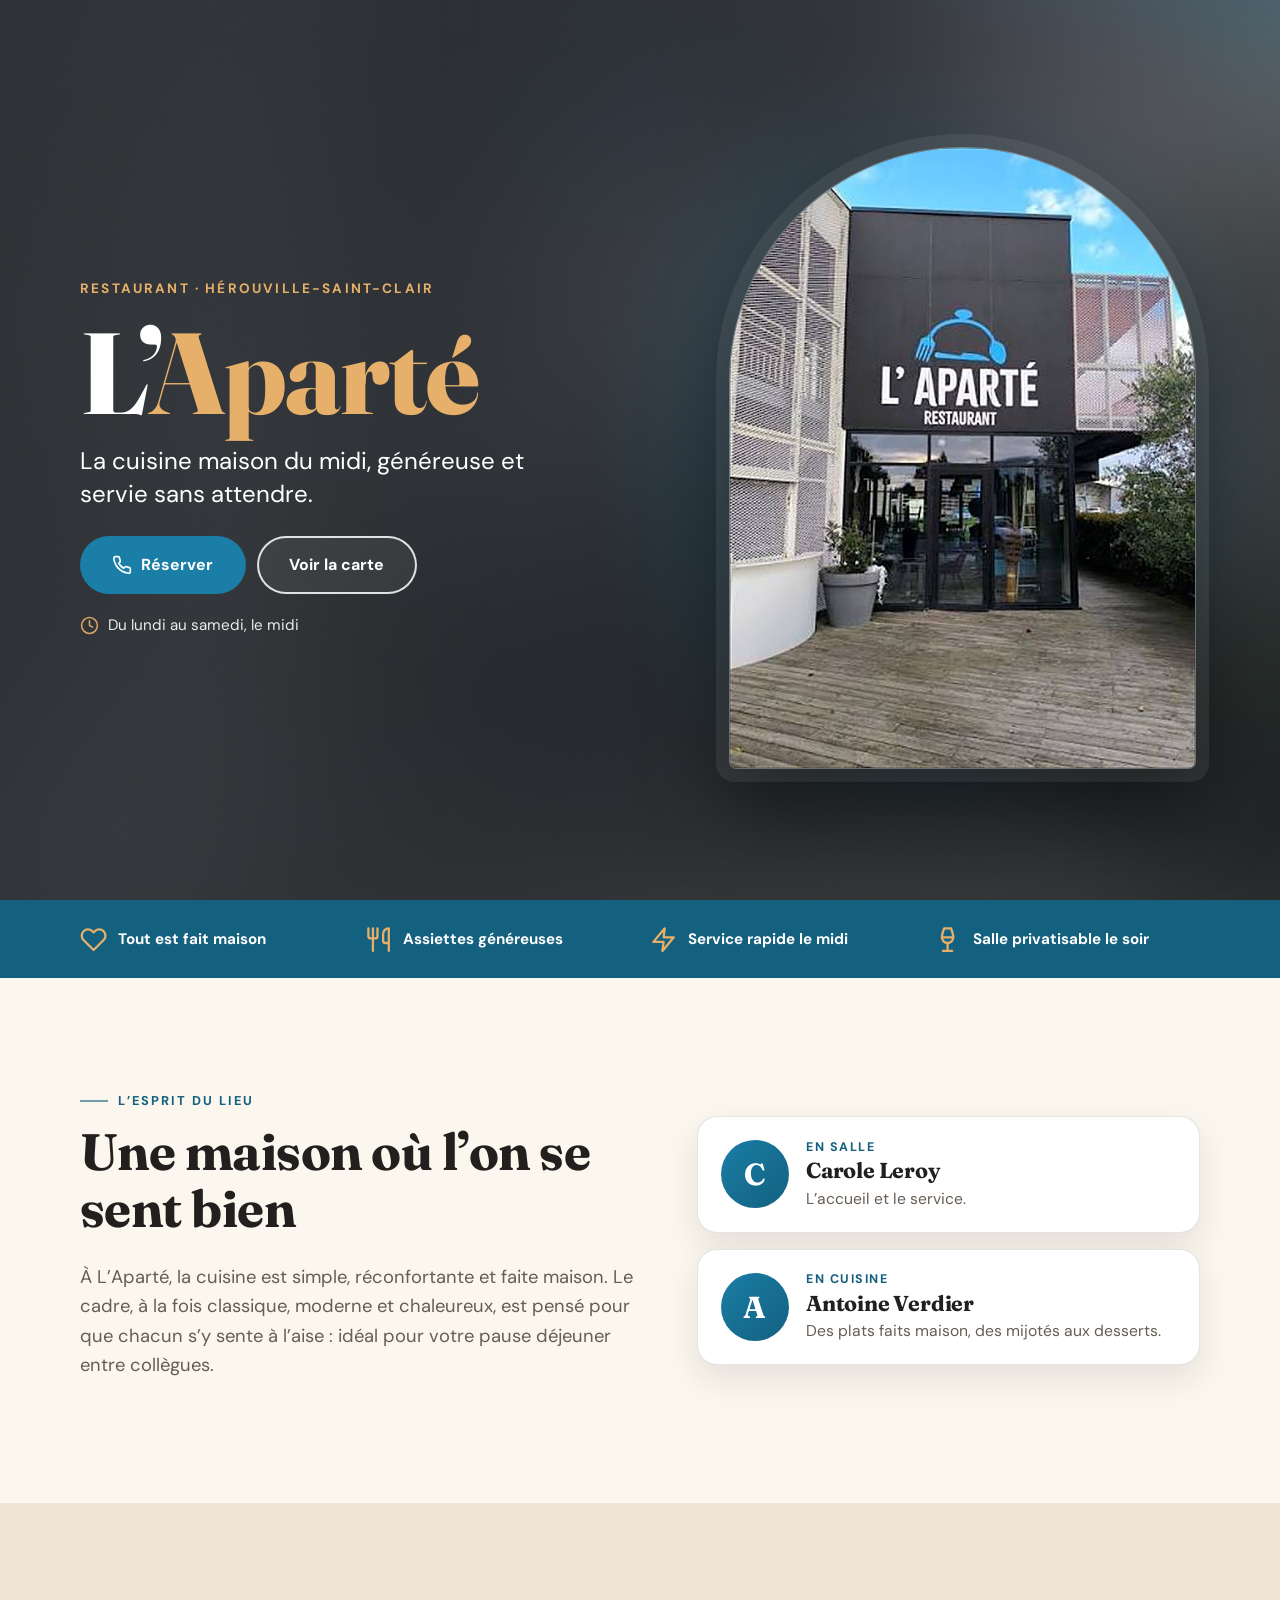
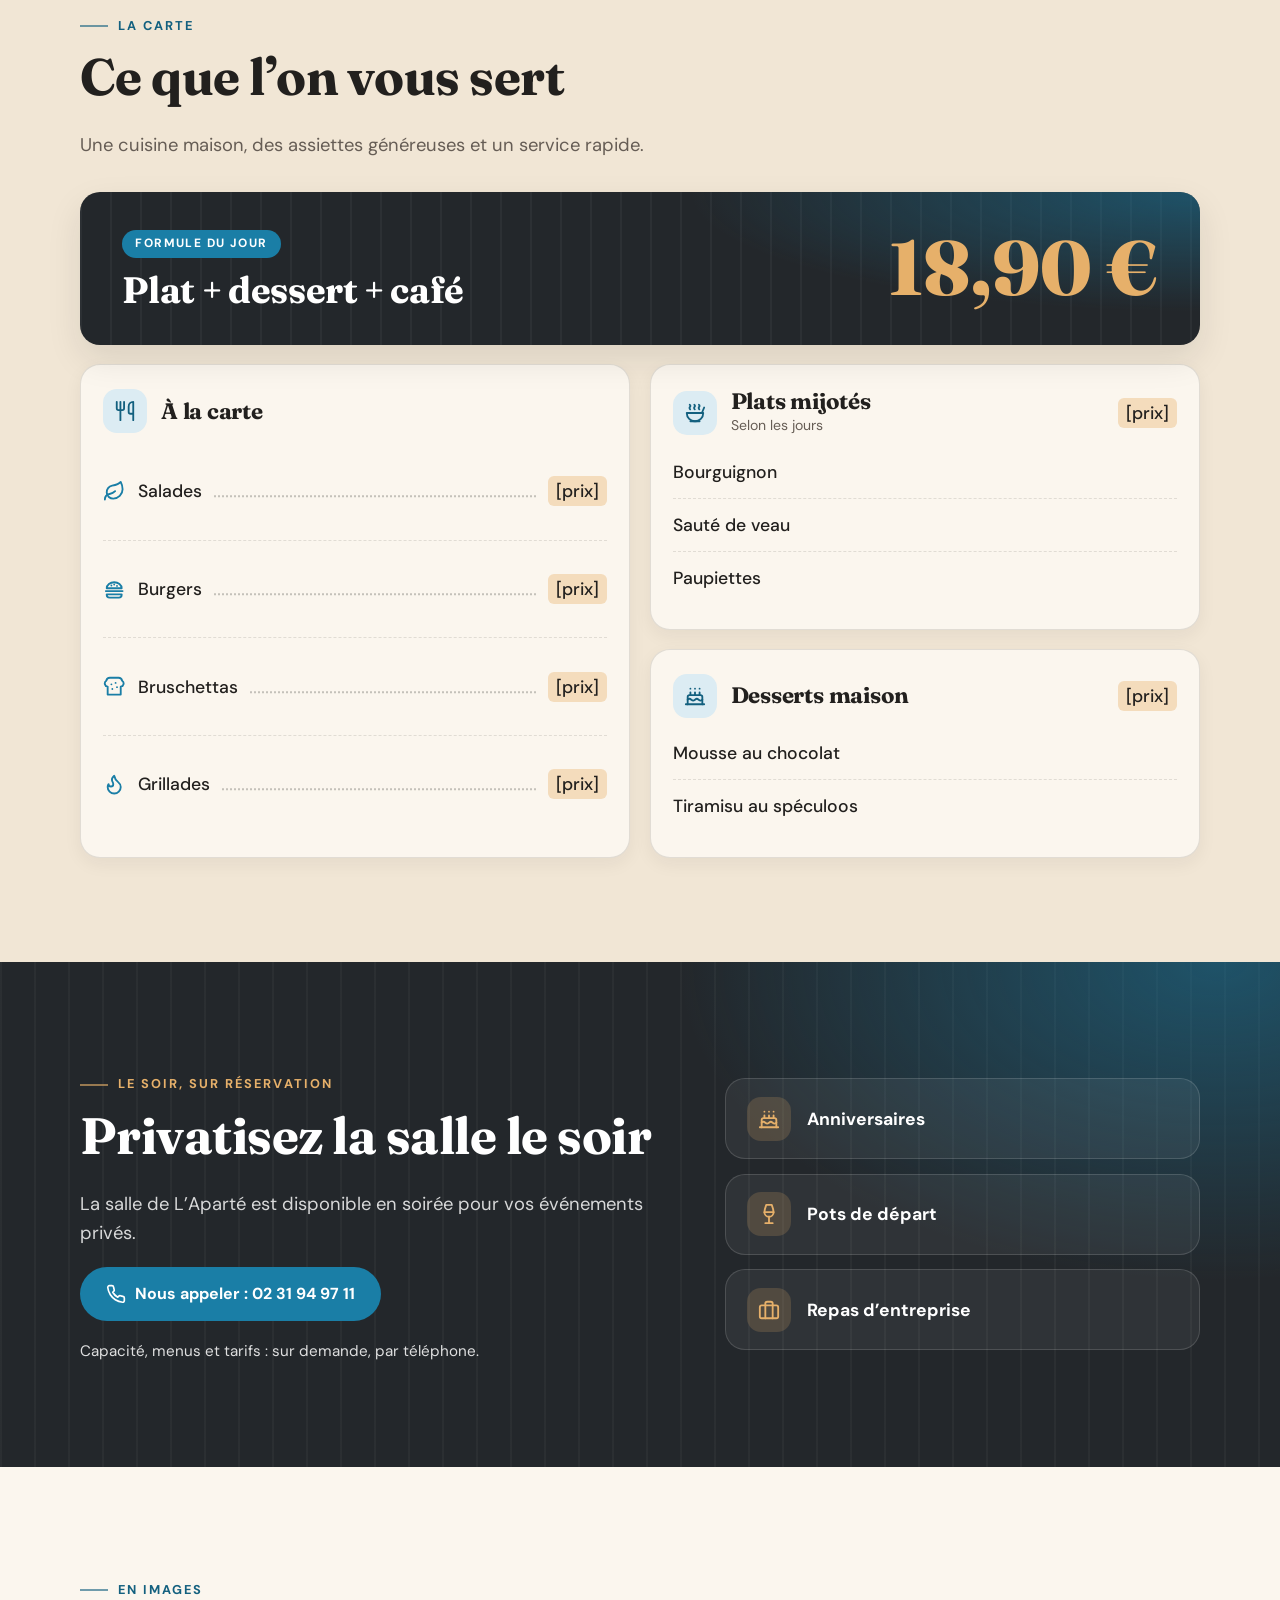
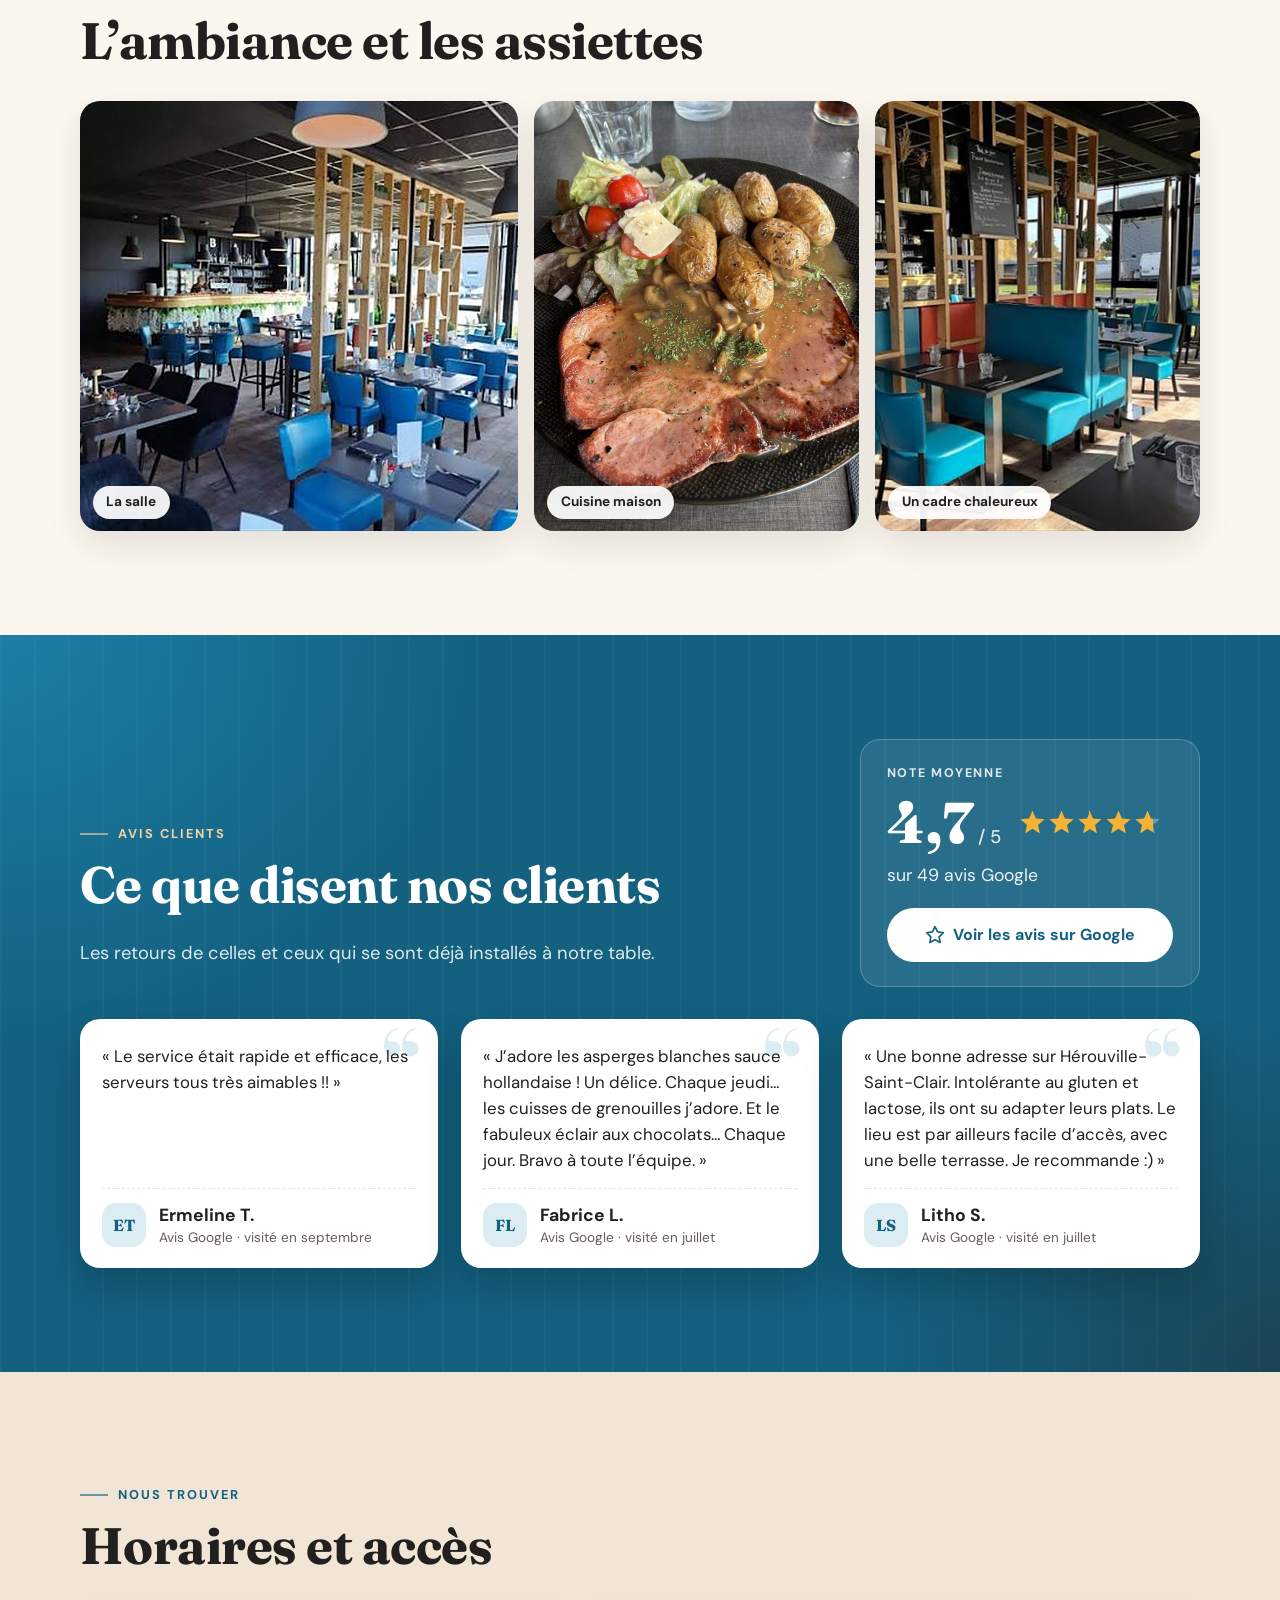
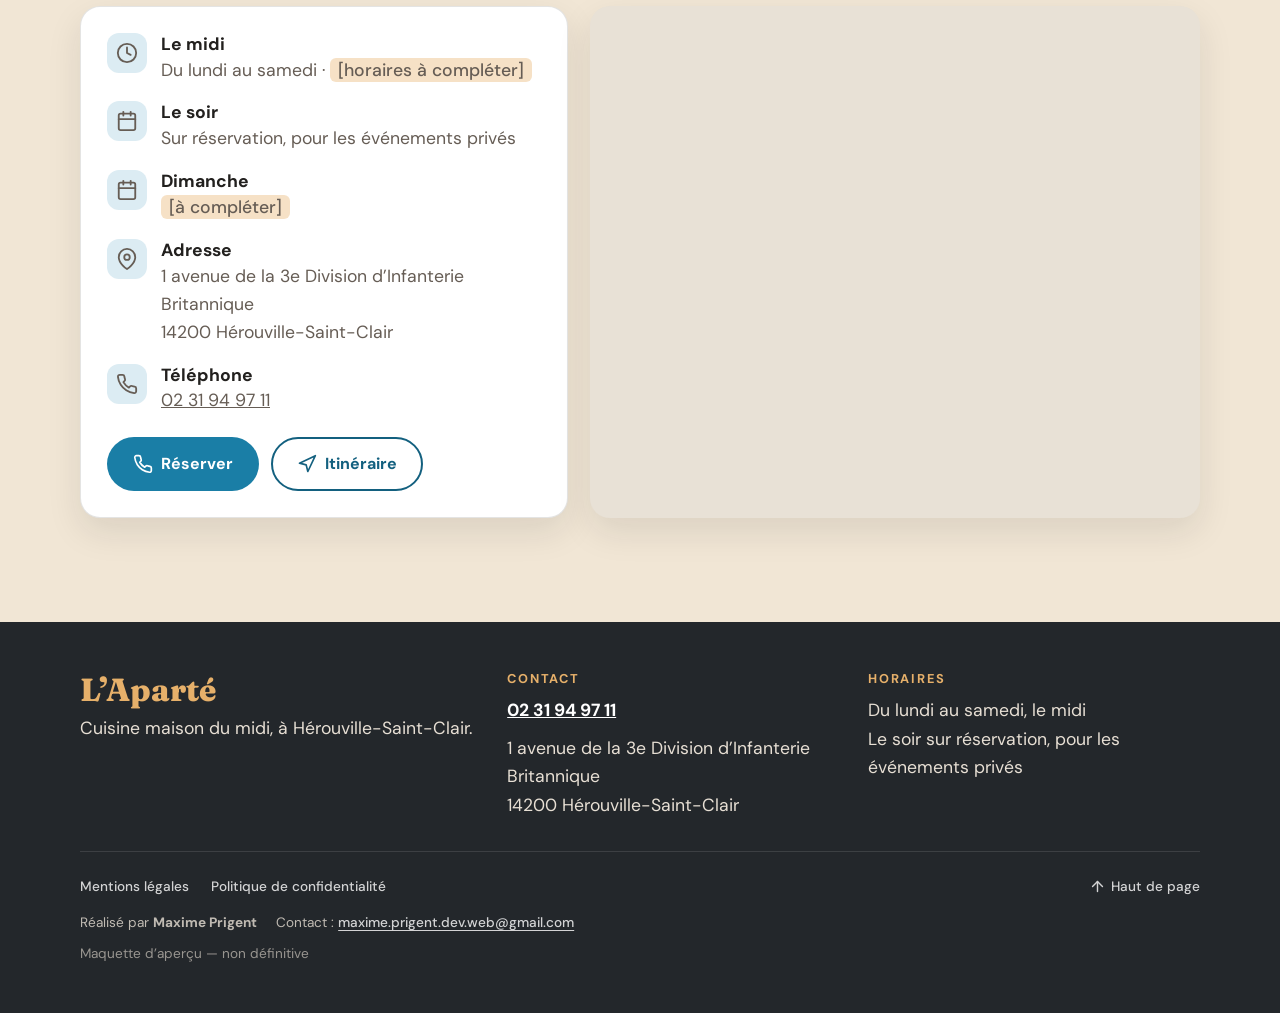
==== index.html @ 87955910 "Première version de la maquette du site L'Aparté" ====
<!DOCTYPE html>
<html lang="fr">
<head>
  <meta charset="UTF-8">
  <meta name="viewport" content="width=device-width, initial-scale=1">
  <!-- Thème clair uniquement : évite que certains navigateurs mobiles assombrissent le site de force -->
  <meta name="color-scheme" content="only light">
  <!-- Aperçu privé : ne pas indexer -->
  <meta name="robots" content="noindex">
  <meta name="theme-color" content="#23272b">
  <title>L’Aparté – Cuisine maison du midi à Hérouville-Saint-Clair</title>
  <meta name="description" content="L’Aparté, restaurant de cuisine maison à Hérouville-Saint-Clair. Formule du jour à 18,90 €, service rapide le midi, salle privatisable le soir.">
  <link rel="icon" href="data:image/svg+xml,%3Csvg xmlns='http://www.w3.org/2000/svg' viewBox='0 0 64 64'%3E%3Crect width='64' height='64' rx='14' fill='%231a7ea6'/%3E%3Ctext x='32' y='47' font-family='Georgia,serif' font-size='42' font-weight='700' text-anchor='middle' fill='white'%3EA%3C/text%3E%3C/svg%3E">

  <!--
    ============================================================
    MODÈLE DE SITE VITRINE – RESTAURANT (une page, sans framework)
    ------------------------------------------------------------
    • Textes à compléter : cherchez « [à compléter] » et « [prix] ».
    • Charte graphique : variables CSS de la section 0.
    • Photos : dossier images/ (les fichiers d’origine sont dans
      images/originaux/). Remplacer en gardant les mêmes noms.
      facade-flou.jpg = mini-version floue de la façade (arrière-plan
      du haut de page) : à régénérer si la photo de façade change.
    • Sections : 1 Haut de page · 2 Points forts · 3 Équipe ·
      4 Carte · 5 Privatisation · 6 Galerie · 7 Avis ·
      8 Infos & plan · 9 Pied de page.
    • Avis : vrais avis Google recopiés (note, nombre d’avis, 3 avis) ;
      à actualiser de temps en temps (voir le commentaire de la section 7).
    • Crédit « Réalisé par… » : pied de page (classe .foot-credit).
    • Pages légales : mentions-legales.html et
      politique-de-confidentialite.html (vides pour l’instant,
      contenu à fournir par le restaurant).
    ============================================================
  -->

  <!-- Le script ajoute la classe « js » : les animations ne cachent jamais le contenu si le script échoue -->
  <script>document.documentElement.classList.add('js');</script>

  <!-- Polices : Fraunces (titres, chaleureuse) + DM Sans (texte) -->
  <link rel="preconnect" href="https://fonts.googleapis.com">
  <link rel="preconnect" href="https://fonts.gstatic.com" crossorigin>
  <link href="https://fonts.googleapis.com/css2?family=DM+Sans:wght@400;500;700&family=Fraunces:opsz,wght,SOFT@9..144,600..800,100&display=swap" rel="stylesheet">
  <link rel="preload" as="image" href="images/facade.jpg" fetchpriority="high">

  <style>
    /* =========================================================
       0. VARIABLES — la charte graphique se règle ici
       Couleurs tirées des photos : turquoise des chaises et du
       logo, noir de la façade, bois clair. À ajuster si besoin.
       ========================================================= */
    :root {
      --bg: #fbf6ee;            /* crème */
      --bg-alt: #f1e6d5;        /* sable */
      --ink: #22201e;           /* texte */
      --muted: #665d55;         /* texte secondaire */
      --accent: #1a7ea6;        /* turquoise */
      --accent-dark: #13607f;
      --accent-light: #2392bf;
      --accent-soft: #dcecf3;
      --deep: #23272b;          /* noir de la façade */
      --gold: #e6b06a;          /* bois clair */
      --line: rgba(34, 32, 30, .12);
      --radius: 20px;
      --shadow: 0 14px 34px rgba(34, 32, 30, .10);
      --font-title: "Fraunces", Georgia, serif;
      --font-text: "DM Sans", system-ui, -apple-system, "Segoe UI", sans-serif;
      --ease: cubic-bezier(.2, .7, .2, 1);
    }

    /* =========================================================
       1. BASE
       ========================================================= */
    *, *::before, *::after { box-sizing: border-box; }
    html { scroll-behavior: smooth; -webkit-text-size-adjust: 100%; }
    body {
      margin: 0;
      font-family: var(--font-text);
      font-size: 1.05rem;
      line-height: 1.6;
      color: var(--ink);
      background: var(--bg);
      -webkit-font-smoothing: antialiased;
      overflow-x: clip;
    }
    img { display: block; max-width: 100%; }
    h1, h2, h3 { font-family: var(--font-title); line-height: 1.1; margin: 0 0 .5em; letter-spacing: -.01em; }
    h2 { font-size: clamp(2rem, 6.5vw, 3.2rem); font-weight: 700; }
    p { margin: 0 0 1em; }
    a { color: inherit; }
    address { font-style: normal; }
    ::selection { background: var(--accent); color: #fff; }
    a:focus-visible, .btn:focus-visible { outline: 3px solid var(--gold); outline-offset: 3px; }

    .wrap { width: min(1120px, 100% - 2.5rem); margin-inline: auto; }
    section { padding: 4.5rem 0; scroll-margin-top: 4.5rem; }
    .section-head { max-width: 640px; margin-bottom: 2rem; }
    .lead { font-size: 1.15rem; color: var(--muted); max-width: 56ch; }

    .eyebrow {
      display: inline-flex; align-items: center; gap: .6rem; margin-bottom: .8rem;
      font-size: .8rem; font-weight: 700; letter-spacing: .16em; text-transform: uppercase;
      color: var(--accent-dark);
    }
    .eyebrow::before { content: ""; width: 28px; height: 2px; background: currentColor; opacity: .6; }

    /* Marqueur des textes encore à renseigner */
    .todo {
      background: rgba(230, 176, 106, .38); color: var(--ink);
      padding: .05em .45em; border-radius: 6px; font-style: normal; font-weight: 500;
      box-decoration-break: clone; -webkit-box-decoration-break: clone;
    }
    .dark .todo { background: rgba(230, 176, 106, .2); color: var(--gold); }

    /* Icônes (sprite SVG en haut du <body>) */
    .ico {
      width: 1.25em; height: 1.25em; flex: none;
      fill: none; stroke: currentColor; stroke-width: 2; stroke-linecap: round; stroke-linejoin: round;
    }
    .badge {
      flex: none; width: 44px; height: 44px; border-radius: 14px;
      display: grid; place-items: center; background: var(--accent-soft); color: var(--accent-dark);
    }
    .badge .ico { width: 22px; height: 22px; }

    /* Lien d’accès rapide au contenu (clavier) */
    .skip {
      position: absolute; left: 1rem; top: -4rem; z-index: 100;
      background: #fff; color: var(--ink); padding: .6rem 1rem; border-radius: 8px; transition: top .2s;
    }
    .skip:focus { top: 1rem; }

    /* Boutons */
    .btn {
      display: inline-flex; align-items: center; justify-content: center; gap: .55rem;
      padding: .95rem 1.5rem; border-radius: 999px; border: 2px solid transparent;
      font: 700 1rem/1 var(--font-text); text-decoration: none; cursor: pointer; white-space: nowrap;
      transition: transform .25s var(--ease), box-shadow .25s var(--ease), background-color .25s, color .25s, border-color .25s;
    }
    .btn:hover { transform: translateY(-3px); box-shadow: 0 10px 22px rgba(0, 0, 0, .22); }
    .btn:active { transform: translateY(-1px); }
    .btn-primary { background: var(--accent); color: #fff; }
    .btn-primary:hover { background: var(--accent-dark); }   /* plus foncé : le texte blanc reste bien lisible */
    .btn-ghost { border-color: rgba(255, 255, 255, .85); color: #fff; background: rgba(255, 255, 255, .06); }
    .btn-ghost:hover { background: rgba(255, 255, 255, .2); }
    .btn-outline { border-color: var(--accent-dark); color: var(--accent-dark); background: transparent; }
    .btn-outline:hover { background: var(--accent-dark); color: #fff; }
    .btn-light { background: #fff; color: var(--accent-dark); }
    .btn-light:hover { background: var(--accent-soft); }
    .btn-sm { padding: .7rem 1.2rem; font-size: .92rem; }

    /* =========================================================
       2. BARRES FIXES (apparaissent après le haut de page)
       - ordinateur : barre de navigation en haut
       - mobile : bouton d’appel en bas
       ========================================================= */
    .topbar {
      position: fixed; inset: 0 0 auto 0; z-index: 60; display: none; align-items: center; gap: 2rem;
      padding: .8rem max(1.25rem, calc((100% - 1120px) / 2));
      background: rgba(35, 39, 43, .92); color: #fff;
      -webkit-backdrop-filter: blur(10px); backdrop-filter: blur(10px);
      transform: translateY(-100%); visibility: hidden;
      transition: transform .4s var(--ease), visibility .4s;
    }
    .topbar .brand { margin-right: auto; font: 800 1.5rem var(--font-title); text-decoration: none; color: var(--gold); }
    .topbar ul { display: flex; gap: 1.6rem; list-style: none; margin: 0; padding: 0; }
    .topbar ul a {
      text-decoration: none; font-weight: 500; font-size: .95rem; opacity: .85; padding: .3rem 0;
      border-bottom: 2px solid transparent; transition: opacity .2s, border-color .2s;
    }
    .topbar ul a:hover, .topbar ul a[aria-current] { opacity: 1; border-color: var(--gold); }

    .callbar {
      position: fixed; inset: auto 0 0 0; z-index: 60;
      padding: .7rem 1rem calc(.7rem + env(safe-area-inset-bottom));
      background: rgba(251, 246, 238, .95); -webkit-backdrop-filter: blur(8px); backdrop-filter: blur(8px);
      box-shadow: 0 -6px 20px rgba(0, 0, 0, .12);
      transform: translateY(110%); visibility: hidden;
      transition: transform .4s var(--ease), visibility .4s;
    }
    .callbar .btn { width: 100%; }
    .past-hero .topbar, .past-hero .callbar { transform: none; visibility: visible; }

    /* =========================================================
       3. HAUT DE PAGE (plein écran)
       Mobile : la façade en haut, fondue dans le noir, texte dessous.
       Ordinateur : texte à gauche, photo en arche à droite.
       La photo est affichée à sa taille réelle (jamais étirée en plein
       écran) pour rester nette ; l’arrière-plan est une version floue.
       ========================================================= */
    .hero {
      position: relative; isolation: isolate; overflow: hidden;
      min-height: 100vh; min-height: 100svh;
      display: flex; align-items: flex-end;
      background: var(--deep); color: #fff;
    }
    .hero-bg {                                  /* arrière-plan flou : mini-image agrandie (léger, sans filtre coûteux) */
      position: absolute; inset: 0; z-index: -4; opacity: .6;
      background: url("images/facade-flou.jpg") center / cover no-repeat;
    }
    .hero::before {                             /* dégradé de lisibilité */
      content: ""; position: absolute; inset: 0; z-index: -2;
      background: linear-gradient(to bottom, rgba(35, 39, 43, .35) 0%, rgba(35, 39, 43, 0) 18%, rgba(35, 39, 43, .72) 58%, var(--deep) 86%);
    }
    .hero::after {                              /* léger grain « pellicule » */
      content: ""; position: absolute; inset: 0; z-index: -1; opacity: .16; mix-blend-mode: overlay; pointer-events: none;
      background-image: url("data:image/svg+xml,%3Csvg xmlns='http://www.w3.org/2000/svg' width='160' height='160'%3E%3Cfilter id='n'%3E%3CfeTurbulence type='fractalNoise' baseFrequency='.85' numOctaves='2' stitchTiles='stitch'/%3E%3CfeColorMatrix values='0 0 0 0 1 0 0 0 0 1 0 0 0 0 1 0 0 0 .6 0'/%3E%3C/filter%3E%3Crect width='100%25' height='100%25' filter='url(%23n)'/%3E%3C/svg%3E");
    }
    .hero-photo {                               /* mobile : en haut, fondue vers le bas */
      position: absolute; top: 0; left: 50%; transform: translateX(-50%); z-index: -3; margin: 0;
      width: min(100%, 480px); aspect-ratio: 3 / 4;
      -webkit-mask-image: linear-gradient(#000 0%, #000 55%, transparent 98%);
      mask-image: linear-gradient(#000 0%, #000 55%, transparent 98%);
    }
    .hero-photo img { width: 100%; height: 100%; object-fit: cover; object-position: center 40%; }

    .hero-grid { width: min(1120px, 100% - 2.5rem); margin-inline: auto; padding-bottom: 2rem; }
    .hero-copy { position: relative; }
    .kicker {
      margin: 0 0 .9rem; font-size: .75rem; font-weight: 700; letter-spacing: .12em; text-transform: uppercase; color: var(--gold);
    }
    .hero h1 { font-size: clamp(3.8rem, 20vw, 6rem); font-weight: 800; margin-bottom: .12em; line-height: 1; }
    .hero h1 em { font-style: normal; color: var(--gold); }
    .tagline { font-size: clamp(1.1rem, 4.4vw, 1.5rem); max-width: 28ch; margin-bottom: 1.6rem; line-height: 1.4; }
    .actions { display: flex; flex-wrap: wrap; gap: .7rem; }
    .actions .btn { flex: 1 1 150px; }
    .hero-hours { display: flex; align-items: center; gap: .55rem; margin: 1.2rem 0 0; font-size: .95rem; opacity: .9; }
    .hero-hours .ico { color: var(--gold); }

    /* Entrée en douceur au chargement */
    .js .hero-copy > * { animation: rise .9s var(--ease) backwards; }
    .js .hero-copy > :nth-child(2) { animation-delay: .08s; }
    .js .hero-copy > :nth-child(3) { animation-delay: .16s; }
    .js .hero-copy > :nth-child(4) { animation-delay: .24s; }
    .js .hero-copy > :nth-child(5) { animation-delay: .32s; }
    .js .hero-photo { animation: fade 1.2s ease backwards; }
    @keyframes rise { from { opacity: 0; transform: translateY(22px); } to { opacity: 1; transform: none; } }
    @keyframes fade { from { opacity: 0; } to { opacity: 1; } }

    /* =========================================================
       4. POINTS FORTS (bandeau)
       ========================================================= */
    .ribbon { background: var(--accent-dark); color: #fff; }
    .ribbon ul { list-style: none; margin: 0 auto; padding: 1.2rem 0; display: grid; grid-template-columns: 1fr 1fr; gap: 1rem 1.2rem; }
    .ribbon li { display: flex; align-items: center; gap: .7rem; font-weight: 700; font-size: .95rem; line-height: 1.25; }
    .ribbon .ico { width: 1.7rem; height: 1.7rem; color: var(--gold); }

    /* =========================================================
       5. ÉQUIPE & ESPRIT DU LIEU
       ========================================================= */
    .equipe-grid { display: grid; gap: 2.2rem; align-items: center; }
    .team { display: grid; gap: 1rem; }
    .person {
      display: flex; align-items: center; gap: 1.1rem; padding: 1.3rem 1.4rem;
      background: #fff; border: 1px solid var(--line); border-radius: var(--radius); box-shadow: var(--shadow);
      transition: transform .3s var(--ease);
    }
    .person:hover { transform: translateY(-4px); }
    .avatar {
      flex: none; width: 68px; height: 68px; border-radius: 50%; display: grid; place-items: center;
      background: linear-gradient(135deg, var(--accent), var(--accent-dark)); color: #fff; font: 700 1.9rem var(--font-title);
    }
    .person .role { display: block; font-size: .78rem; font-weight: 700; letter-spacing: .12em; text-transform: uppercase; color: var(--accent-dark); }
    .person h3 { font-size: 1.35rem; margin: .1rem 0 .3rem; }
    .person p { margin: 0; color: var(--muted); font-size: .98rem; line-height: 1.45; }

    /* =========================================================
       6. LA CARTE
       ========================================================= */
    .carte { background: var(--bg-alt); }
    .formule {
      position: relative; overflow: hidden; display: grid; gap: .8rem; align-items: center;
      margin-bottom: 1.2rem; padding: 1.8rem 1.6rem; border-radius: var(--radius);
      background: var(--deep); color: #fff; box-shadow: var(--shadow);
    }
    .formule::before {                          /* motif « claustra » en bois, comme dans la salle */
      content: ""; position: absolute; inset: 0; pointer-events: none;
      background: radial-gradient(70% 120% at 100% 0%, rgba(26, 126, 166, .5), transparent 65%),
                  repeating-linear-gradient(90deg, rgba(255, 255, 255, .045) 0 2px, transparent 2px 30px);
    }
    .formule > * { position: relative; }
    .formule .tag {
      display: inline-block; margin-bottom: .7rem; padding: .3rem .85rem; border-radius: 999px;
      background: var(--accent); color: #fff; font-size: .75rem; font-weight: 700; letter-spacing: .12em; text-transform: uppercase;
    }
    .formule h3 { font-size: clamp(1.6rem, 5vw, 2.3rem); margin: 0; }
    .formule-price { font: 800 clamp(3.2rem, 14vw, 4.8rem)/1 var(--font-title); color: var(--gold); white-space: nowrap; }

    .carte-grid { display: grid; gap: 1.2rem; }
    .menu-stack { display: grid; gap: 1.2rem; align-content: start; }
    .menu-card {
      display: flex; flex-direction: column; padding: 1.5rem 1.4rem;
      background: var(--bg); border: 1px solid var(--line); border-radius: var(--radius); box-shadow: 0 6px 18px rgba(34, 32, 30, .06);
    }
    .menu-card header { display: flex; align-items: center; gap: .85rem; margin-bottom: .6rem; }
    .menu-card h3 { font-size: 1.4rem; margin: 0; }
    .menu-card .note { display: block; font-size: .88rem; color: var(--muted); }
    .menu-card header .price { margin-left: auto; }
    .menu-list { list-style: none; margin: 0; padding: 0; flex: 1; display: flex; flex-direction: column; }
    .menu-list li { flex: 1; display: flex; align-items: center; gap: .75rem; padding: .75rem 0; border-top: 1px dashed var(--line); font-weight: 500; }
    .menu-list li:first-child { border-top: 0; }
    .menu-list .ico { color: var(--accent); width: 1.4rem; height: 1.4rem; }
    .leader { flex: 1; border-bottom: 2px dotted rgba(34, 32, 30, .25); transform: translateY(.3em); }

    /* =========================================================
       7. PRIVATISATION DE LA SALLE
       ========================================================= */
    .prive { position: relative; isolation: isolate; overflow: hidden; background: var(--deep); color: #fff; }
    .prive::before {
      content: ""; position: absolute; inset: 0; z-index: -1;
      background: radial-gradient(60% 90% at 95% 0%, rgba(26, 126, 166, .5), transparent 70%),
                  repeating-linear-gradient(90deg, rgba(255, 255, 255, .035) 0 2px, transparent 2px 34px);
    }
    .prive-grid { display: grid; grid-template-columns: minmax(0, 1fr); gap: 2.2rem; align-items: center; }
    .prive .eyebrow { color: var(--gold); }
    .prive .lead { color: rgba(255, 255, 255, .82); }
    .prive .small { margin: 1.1rem 0 0; font-size: .95rem; opacity: .85; }
    .events { list-style: none; margin: 0; padding: 0; display: grid; gap: .9rem; }
    .events li {
      display: flex; align-items: center; gap: 1rem; padding: 1.1rem 1.3rem; border-radius: var(--radius);
      background: rgba(255, 255, 255, .06); border: 1px solid rgba(255, 255, 255, .14);
      font-weight: 700; font-size: 1.1rem; transition: background .3s, transform .3s var(--ease);
    }
    .events li:hover { background: rgba(255, 255, 255, .12); transform: translateX(6px); }
    .events .badge { background: rgba(230, 176, 106, .18); color: var(--gold); }

    /* =========================================================
       8. GALERIE (3 photos)
       ========================================================= */
    .galerie-grid { display: grid; gap: 1rem; }
    .shot { position: relative; margin: 0; overflow: hidden; aspect-ratio: 4 / 3; border-radius: var(--radius); background: #cfc7bb; box-shadow: var(--shadow); }
    .shot img { width: 100%; height: 100%; object-fit: cover; transition: transform .9s var(--ease); }
    .shot:hover img { transform: scale(1.05); }
    .shot figcaption {
      position: absolute; left: .8rem; bottom: .8rem; padding: .35rem .85rem; border-radius: 999px;
      background: rgba(255, 255, 255, .93); color: var(--ink); font-size: .85rem; font-weight: 700;
    }

    /* =========================================================
       9. AVIS (bandeau turquoise : note moyenne + avis clients)
       Vrais avis Google : voir le commentaire de la section 7 du HTML.
       Mobile : les avis défilent d’un geste ; dès 800 px : 3 colonnes.
       ========================================================= */
    .avis { position: relative; isolation: isolate; overflow: hidden; background: var(--accent-dark); color: #fff; }
    .avis::before {                             /* lueur + motif « claustra » en bois, comme la formule et la privatisation */
      content: ""; position: absolute; inset: 0; z-index: -1;
      background: radial-gradient(55% 80% at 0% 0%, rgba(35, 146, 191, .6), transparent 70%),
                  radial-gradient(45% 70% at 100% 100%, rgba(35, 39, 43, .5), transparent 70%),
                  repeating-linear-gradient(90deg, rgba(255, 255, 255, .04) 0 2px, transparent 2px 34px);
    }
    .avis .eyebrow { color: #f3d3a1; }          /* or pâle : lisible sur le turquoise */
    .avis .lead { color: rgba(255, 255, 255, .86); }
    .avis .todo { background: #f3d3a1; color: var(--ink); }   /* marqueur plein, pour rester lisible sur le turquoise */
    .avis-head { display: grid; gap: 1.6rem; margin-bottom: 2rem; }
    .avis-head .section-head { margin: 0; }

    /* Étoiles : <span class="stars" style="--note:4.5" role="img" aria-label="4,5 sur 5"></span>
       --note va de 0 à 5 (décimales permises) ; à 0, les cinq étoiles restent vides. */
    .stars {
      --star-on: #f5b335; --star-off: rgba(34, 32, 30, .16);
      --star: url("data:image/svg+xml,%3Csvg xmlns='http://www.w3.org/2000/svg' viewBox='0 0 24 24'%3E%3Cpath d='M12 17.27 18.18 21l-1.64-7.03L22 9.24l-7.19-.61L12 2 9.19 8.63 2 9.24l5.46 4.73L5.82 21z'/%3E%3C/svg%3E");
      display: inline-block; flex: none; width: 5em; height: 1em; font-size: 1.2rem;
      background: linear-gradient(90deg, var(--star-on) calc(var(--note, 0) / 5 * 100%), var(--star-off) 0);
      -webkit-mask: var(--star) 0 0 / 1em 1em repeat-x;
      mask: var(--star) 0 0 / 1em 1em repeat-x;
    }

    /* Note moyenne */
    .avis-score {
      display: flex; flex-direction: column; align-items: flex-start; gap: .4rem; max-width: 440px;
      padding: 1.5rem 1.6rem; border-radius: var(--radius);
      background: rgba(255, 255, 255, .09); border: 1px solid rgba(255, 255, 255, .22);
    }
    .avis-score .stars { --star-off: rgba(255, 255, 255, .32); font-size: 1.8rem; }
    .avis-score .btn { align-self: stretch; white-space: normal; text-align: center; line-height: 1.25; }
    .score-label { margin: 0; font-size: .78rem; font-weight: 700; letter-spacing: .14em; text-transform: uppercase; opacity: .85; }
    .score-line { display: flex; flex-wrap: wrap; align-items: center; gap: .4rem 1.1rem; }
    .score-value { margin: 0; font: 800 clamp(2.4rem, 10vw, 3.6rem)/1.1 var(--font-title); }
    .score-value small { margin-left: .25rem; font: 500 1.15rem var(--font-text); opacity: .85; }
    .score-count { margin: 0 0 .8rem; opacity: .92; }

    /* Avis : rangée qui défile sur mobile (la carte suivante dépasse, pour inviter à glisser) */
    .avis-list {
      display: flex; gap: 1rem; margin: 0 -1.25rem; padding: .6rem 1.25rem 2rem;
      overflow-x: auto; scroll-snap-type: x mandatory; scroll-padding-inline: 1.25rem;
      overscroll-behavior-x: contain; scrollbar-width: thin; scrollbar-color: rgba(255, 255, 255, .45) transparent;
    }
    .avis-list:focus-visible { outline: 3px solid var(--gold); outline-offset: -3px; }
    .avis-card {
      position: relative; isolation: isolate; flex: 0 0 min(84%, 22rem); scroll-snap-align: start; margin: 0;
      display: flex; flex-direction: column; gap: .9rem; padding: 1.5rem 1.4rem 1.3rem;
      background: #fff; color: var(--ink); border-radius: var(--radius); box-shadow: 0 10px 24px rgba(0, 0, 0, .2);
      transition: transform .3s var(--ease);
    }
    .avis-card:hover { transform: translateY(-4px); }
    .avis-card::before {                        /* grand guillemet décoratif, derrière le texte */
      content: "“"; content: "“" / ""; position: absolute; z-index: -1; top: .3rem; right: 1.1rem;
      font: 800 5.5rem/1 var(--font-title); color: var(--accent-soft); pointer-events: none;
    }
    .avis-card blockquote { flex: 1; margin: 0; font-size: 1.05rem; line-height: 1.55; }
    .avis-card blockquote p { margin: 0; }
    .avis-card figcaption { display: flex; align-items: center; gap: .8rem; padding-top: .9rem; border-top: 1px dashed var(--line); line-height: 1.3; }
    .avis-card figcaption strong, .avis-card figcaption small { display: block; }
    .avis-card figcaption small { margin-top: .15rem; color: var(--muted); font-size: .85rem; }
    .avis-card .badge { font: 700 1rem var(--font-title); letter-spacing: .02em; }   /* initiales du client */

    @media (max-width: 799px) {                 /* rangée qui défile : les cartes restent visibles (pas d’apparition au scroll) */
      .js .avis-list .reveal, .js .avis-list .reveal.visible { opacity: 1; animation: none; }
    }

    /* =========================================================
       10. HORAIRES, ADRESSE & PLAN
       ========================================================= */
    .infos { background: var(--bg-alt); }
    .infos-grid { display: grid; gap: 1.4rem; }
    .infos-card {
      display: flex; flex-direction: column; gap: 1.4rem; padding: 1.6rem;
      background: #fff; border: 1px solid var(--line); border-radius: var(--radius); box-shadow: var(--shadow);
    }
    .info-rows { list-style: none; margin: 0; padding: 0; display: grid; gap: 1.1rem; }
    .info-rows li { display: flex; gap: .9rem; }
    .info-rows .badge { width: 40px; height: 40px; border-radius: 12px; }
    .info-rows strong { display: block; line-height: 1.3; }
    .info-rows span, .info-rows address, .info-rows a { color: var(--muted); }
    .info-actions { display: flex; flex-wrap: wrap; gap: .7rem; margin-top: auto; }
    .map { min-height: 340px; overflow: hidden; border-radius: var(--radius); background: #e8e1d6; box-shadow: var(--shadow); }
    .map iframe { display: block; width: 100%; height: 100%; min-height: 340px; border: 0; }

    /* =========================================================
       11. PIED DE PAGE
       ========================================================= */
    footer { background: var(--deep); color: #e7dfd4; padding: 3rem 0 calc(6.5rem + env(safe-area-inset-bottom)); }
    .foot-grid { display: grid; gap: 1.8rem; }
    footer .logo { font: 800 2rem var(--font-title); color: var(--gold); margin-bottom: .3rem; }
    footer h3 { font: 700 .8rem var(--font-text); letter-spacing: .14em; text-transform: uppercase; color: var(--gold); margin-bottom: .6rem; }
    footer p { margin: 0 0 .6rem; }
    footer a { font-weight: 700; color: #fff; }
    .foot-bottom { display: flex; flex-wrap: wrap; justify-content: space-between; gap: .6rem; margin-top: 2rem; padding-top: 1.2rem; border-top: 1px solid rgba(255, 255, 255, .14); font-size: .85rem; opacity: .8; }
    .foot-bottom a { font-weight: 500; text-decoration: none; display: inline-flex; align-items: center; gap: .3rem; padding-block: .3rem; }
    .foot-bottom a:hover, .foot-bottom a:focus-visible { text-decoration: underline; }
    .foot-legal { display: flex; flex-wrap: wrap; gap: .4rem 1.4rem; }
    .foot-credit { flex: 1 0 100%; display: flex; flex-wrap: wrap; gap: .15rem 1.2rem; margin: 0; }
    .foot-credit a { display: inline; text-decoration: underline; text-underline-offset: 3px; overflow-wrap: anywhere; }
    .foot-note { flex: 1 0 100%; opacity: .75; }

    /* =========================================================
       12. ANIMATIONS (apparition au scroll)
       ========================================================= */
    .js .reveal { opacity: 0; }
    .js .reveal.visible { opacity: 1; animation: rise .8s var(--ease) backwards; animation-delay: var(--d, 0s); }

    @media (prefers-reduced-motion: reduce) {
      html { scroll-behavior: auto; }
      .js .reveal { opacity: 1; }
      .js .reveal.visible, .js .hero-copy > *, .js .hero-photo { animation: none; }
      .btn, .person, .events li, .shot img, .avis-card { transition: none; }
    }

    /* Très petits téléphones (≤ 359 px) */
    @media (max-width: 359px) {
      .kicker { font-size: .66rem; letter-spacing: .06em; }
      .btn { max-width: 100%; white-space: normal; text-align: center; line-height: 1.2; padding-inline: 1.1rem; }   /* un long bouton passe sur 2 lignes au lieu de déborder */
    }

    /* =========================================================
       13. TABLETTE (≥ 560 px) : textes centrés dans le haut de page
       ========================================================= */
    @media (min-width: 560px) and (max-width: 899px) {
      .hero-copy { text-align: center; }
      .tagline { margin-inline: auto; }
      .actions, .hero-hours { justify-content: center; }
      .actions .btn { flex: 0 0 auto; }
      .galerie-grid { grid-template-columns: 1fr 1fr; }
      .galerie-grid .shot { aspect-ratio: 4 / 5; }
      .galerie-grid .shot:first-child { grid-column: 1 / -1; aspect-ratio: 16 / 9; }
    }

    /* =========================================================
       14. ORDINATEUR (≥ 800 px puis ≥ 900 px)
       ========================================================= */
    @media (min-width: 800px) {
      section { padding: 6.5rem 0; }
      .ribbon ul { grid-template-columns: repeat(4, 1fr); padding: 1.6rem 0; }
      .formule { grid-template-columns: 1fr auto; padding: 2.2rem 2.6rem; }
      .carte-grid { grid-template-columns: 1fr 1fr; align-items: stretch; }
      .galerie-grid { grid-template-columns: 1.35fr 1fr 1fr; height: 430px; }
      .shot, .galerie-grid .shot { aspect-ratio: auto; }
      .foot-grid { grid-template-columns: 1.2fr 1fr 1fr; }
      .avis-list { display: grid; grid-template-columns: repeat(3, 1fr); gap: 1.4rem; margin: 0; padding: 0; overflow: visible; }
      .avis-card { box-shadow: 0 18px 40px rgba(0, 0, 0, .2); }
    }

    /* Haut de page en deux colonnes : ordinateur, ou téléphone tenu à l’horizontale */
    @media (min-width: 900px), (min-width: 560px) and (max-height: 520px) and (orientation: landscape) {
      .hero { align-items: center; }
      .hero::before {
        background: radial-gradient(38% 62% at 73% 50%, rgba(26, 126, 166, .34), transparent 72%),
                    linear-gradient(90deg, rgba(35, 39, 43, .88) 0%, rgba(35, 39, 43, .45) 100%);
      }
      .hero-grid { display: grid; grid-template-columns: minmax(0, 1.1fr) minmax(0, .9fr); gap: 4rem; align-items: center; padding: 5rem 0 4rem; }
      .hero-photo {
        --photo-h: min(72svh, 38.75rem);        /* hauteur voulue de la photo… */
        position: relative; top: auto; left: auto; transform: none; z-index: 0; justify-self: center;
        width: min(100%, calc(var(--photo-h) * .75)); height: auto; aspect-ratio: 3 / 4;   /* …la largeur s’en déduit, sans jamais dépasser sa colonne */
        border-radius: 999px 999px 28px 28px; overflow: hidden;
        -webkit-mask-image: none; mask-image: none;
        box-shadow: 0 0 0 1px rgba(255, 255, 255, .3), 0 0 0 14px rgba(255, 255, 255, .07), 0 40px 80px rgba(0, 0, 0, .5);
      }
      .hero-copy { text-align: left; }
      .tagline { max-width: 30ch; margin-inline: 0; }
      .actions, .hero-hours { justify-content: flex-start; }
      .kicker { font-size: .85rem; letter-spacing: .16em; }
      .hero h1 { font-size: clamp(5rem, 9vw, 8.5rem); }
      .actions .btn { flex: 0 0 auto; padding: 1.05rem 1.9rem; }
    }

    /* Grand écran tenu en hauteur (tablette 12,9″ en portrait) : le haut de page ne s’étire pas sur toute la hauteur */
    @media (min-width: 900px) and (orientation: portrait) {
      .hero { min-height: min(100vh, 56rem); min-height: min(100svh, 56rem); }
    }

    /* Écran très peu haut (téléphone à l’horizontale) : tout doit tenir sans défiler */
    @media (min-width: 560px) and (max-height: 520px) and (orientation: landscape) {
      .hero-grid { gap: 2rem; padding: 1.2rem 0; }
      .hero-photo { --photo-h: calc(100svh - 2.4rem); box-shadow: 0 0 0 1px rgba(255, 255, 255, .3), 0 20px 40px rgba(0, 0, 0, .5); }
      .kicker { font-size: .7rem; margin-bottom: .5rem; }
      .hero h1 { font-size: clamp(3rem, 15vh, 4.6rem); }
      .tagline { font-size: 1rem; margin-bottom: 1rem; }
      .actions .btn { padding: .8rem 1.3rem; font-size: .95rem; }
      .hero-hours { margin-top: .8rem; font-size: .85rem; }
      .callbar { padding-block: .45rem; }
      .callbar .btn { padding-block: .7rem; }
    }

    @media (min-width: 900px) {
      body { font-size: 1.1rem; }
      .topbar { display: flex; }
      .callbar { display: none; }
      footer { padding-bottom: 3rem; }

      .equipe-grid { grid-template-columns: 1.1fr 1fr; gap: 4rem; }
      .prive-grid { grid-template-columns: minmax(0, 1.1fr) minmax(0, .9fr); gap: 4rem; }
      .infos-grid { grid-template-columns: 1fr 1.25fr; }
      .avis-head { grid-template-columns: minmax(0, 1fr) auto; align-items: end; gap: 3rem; }
      .avis-score { width: 340px; }
    }

    /* Très grands écrans (≥ 1800 px) : on agrandit un peu tout pour ne pas faire « petit » */
    @media (min-width: 1800px) {
      html { font-size: 118%; }
      .wrap, .hero-grid { width: min(1320px, 100% - 2.5rem); }
      .topbar { padding-inline: max(1.25rem, calc((100% - 1320px) / 2)); }
    }
  </style>
</head>

<body>
  <a class="skip" href="#contenu">Aller au contenu</a>

  <!-- Icônes : <svg class="ico"><use href="#i-nom"/></svg> -->
  <svg width="0" height="0" style="position:absolute" aria-hidden="true" focusable="false">
    <symbol id="i-phone" viewBox="0 0 24 24"><path d="M22 16.92v3a2 2 0 0 1-2.18 2 19.79 19.79 0 0 1-8.63-3.07 19.5 19.5 0 0 1-6-6 19.79 19.79 0 0 1-3.07-8.67A2 2 0 0 1 4.11 2h3a2 2 0 0 1 2 1.72 12.84 12.84 0 0 0 .7 2.81 2 2 0 0 1-.45 2.11L8.09 9.91a16 16 0 0 0 6 6l1.27-1.27a2 2 0 0 1 2.11-.45 12.84 12.84 0 0 0 2.81.7A2 2 0 0 1 22 16.92z"/></symbol>
    <symbol id="i-clock" viewBox="0 0 24 24"><circle cx="12" cy="12" r="10"/><polyline points="12 6 12 12 16 14"/></symbol>
    <symbol id="i-pin" viewBox="0 0 24 24"><path d="M21 10c0 7-9 13-9 13s-9-6-9-13a9 9 0 0 1 18 0z"/><circle cx="12" cy="10" r="3"/></symbol>
    <symbol id="i-nav" viewBox="0 0 24 24"><polygon points="3 11 22 2 13 21 11 13 3 11"/></symbol>
    <symbol id="i-calendar" viewBox="0 0 24 24"><rect x="3" y="4" width="18" height="18" rx="2" ry="2"/><line x1="16" y1="2" x2="16" y2="6"/><line x1="8" y1="2" x2="8" y2="6"/><line x1="3" y1="10" x2="21" y2="10"/></symbol>
    <symbol id="i-utensils" viewBox="0 0 24 24"><path d="M3 2v7c0 1.1.9 2 2 2h4a2 2 0 0 0 2-2V2"/><path d="M7 2v20"/><path d="M21 15V2a5 5 0 0 0-5 5v6c0 1.1.9 2 2 2h3Zm0 0v7"/></symbol>
    <symbol id="i-heart" viewBox="0 0 24 24"><path d="M20.84 4.61a5.5 5.5 0 0 0-7.78 0L12 5.67l-1.06-1.06a5.5 5.5 0 0 0-7.78 7.78l1.06 1.06L12 21.23l7.78-7.78 1.06-1.06a5.5 5.5 0 0 0 0-7.78z"/></symbol>
    <symbol id="i-zap" viewBox="0 0 24 24"><polygon points="13 2 3 14 12 14 11 22 21 10 12 10 13 2"/></symbol>
    <symbol id="i-leaf" viewBox="0 0 24 24"><path d="M11 20A7 7 0 0 1 9.8 6.1C15.5 5 17 4.48 19 2c1 2 2 4.18 2 8 0 5.5-4.78 10-10 10Z"/><path d="M2 21c0-3 1.85-5.36 5.08-6C9.5 14.52 12 13 13 12"/></symbol>
    <symbol id="i-burger" viewBox="0 0 24 24"><path d="M4 11a8 6.5 0 0 1 16 0z"/><path d="M3 14h18"/><path d="M4 17.5h16v.5a3 3 0 0 1-3 3H7a3 3 0 0 1-3-3z"/><path d="M9 8h.01M12 7h.01M15 8.5h.01"/></symbol>
    <symbol id="i-toast" viewBox="0 0 24 24"><path d="M5 21V12.5a3.5 3.5 0 0 1-1.5-6.4A4 4 0 0 1 7.5 3h9a4 4 0 0 1 4 3.1 3.5 3.5 0 0 1-1.5 6.4V21z"/><path d="M9 10h.01M13.5 8.5h.01M15 13h.01M10 15h.01"/></symbol>
    <symbol id="i-flame" viewBox="0 0 24 24"><path d="M8.5 14.5A2.5 2.5 0 0 0 11 12c0-1.38-.5-2-1-3-1.072-2.143-.224-4.054 2-6 .5 2.5 2 4.9 4 6.5 2 1.6 3 3.5 3 5.5a7 7 0 1 1-14 0c0-1.153.433-2.294 1-3a2.5 2.5 0 0 0 2.5 2.5z"/></symbol>
    <symbol id="i-pot" viewBox="0 0 24 24"><path d="M12 21a9 9 0 0 0 9-9H3a9 9 0 0 0 9 9Z"/><path d="M7 21h10"/><path d="M19.5 12 22 6"/><path d="M16.25 3c.27.1.8.53.75 1.36-.06.83-.93 1.2-1 2.02-.05.78.34 1.24.73 1.62"/><path d="M11.25 3c.27.1.8.53.74 1.36-.05.83-.93 1.2-.98 2.02-.06.78.33 1.24.72 1.62"/><path d="M6.25 3c.27.1.8.53.75 1.36-.06.83-.93 1.2-1 2.02-.05.78.34 1.24.74 1.62"/></symbol>
    <symbol id="i-cake" viewBox="0 0 24 24"><path d="M20 21v-8a2 2 0 0 0-2-2H6a2 2 0 0 0-2 2v8"/><path d="M4 16s.5-1 2-1 2.5 2 4 2 2.5-2 4-2 2.5 2 4 2 2-1 2-1"/><path d="M2 21h20"/><path d="M7 8v3M12 8v3M17 8v3"/><path d="M7 4h.01M12 4h.01M17 4h.01"/></symbol>
    <symbol id="i-wine" viewBox="0 0 24 24"><path d="M8 22h8"/><path d="M7 10h10"/><path d="M12 15v7"/><path d="M12 15a5 5 0 0 0 5-5c0-2-.5-4-2-8H9c-1.5 4-2 6-2 8a5 5 0 0 0 5 5Z"/></symbol>
    <symbol id="i-briefcase" viewBox="0 0 24 24"><rect x="2" y="7" width="20" height="14" rx="2" ry="2"/><path d="M16 21V5a2 2 0 0 0-2-2h-4a2 2 0 0 0-2 2v16"/></symbol>
    <symbol id="i-up" viewBox="0 0 24 24"><line x1="12" y1="19" x2="12" y2="5"/><polyline points="5 12 12 5 19 12"/></symbol>
    <symbol id="i-star" viewBox="0 0 24 24"><polygon points="12 2 15.09 8.26 22 9.27 17 14.14 18.18 21.02 12 17.77 5.82 21.02 7 14.14 2 9.27 8.91 8.26 12 2"/></symbol>
  </svg>

  <!-- ======================= BARRES FIXES ======================= -->
  <!-- Navigation (ordinateur) : visible après le haut de page -->
  <nav class="topbar" aria-label="Navigation principale">
    <a class="brand" href="#accueil">L’Aparté</a>
    <ul>
      <li><a href="#equipe">L’esprit du lieu</a></li>
      <li><a href="#carte">La carte</a></li>
      <li><a href="#privatisation">Privatisation</a></li>
      <li><a href="#galerie">Galerie</a></li>
      <li><a href="#avis">Avis</a></li>
      <li><a href="#infos">Infos</a></li>
    </ul>
    <a class="btn btn-primary btn-sm" href="tel:+33231949711"><svg class="ico" aria-hidden="true"><use href="#i-phone"/></svg>02&nbsp;31&nbsp;94&nbsp;97&nbsp;11</a>
  </nav>

  <!-- ======================= 1. HAUT DE PAGE ======================= -->
  <header class="hero" id="accueil">
    <div class="hero-bg" aria-hidden="true"></div>
    <div class="hero-grid">
      <div class="hero-copy">
        <p class="kicker">Restaurant · Hérouville-Saint-Clair</p>
        <h1>L’<em>Aparté</em></h1>
        <p class="tagline">La cuisine maison du midi, généreuse et servie sans attendre.</p>
        <div class="actions">
          <a class="btn btn-primary" href="tel:+33231949711" aria-label="Réserver par téléphone au 02 31 94 97 11"><svg class="ico" aria-hidden="true"><use href="#i-phone"/></svg>Réserver</a>
          <a class="btn btn-ghost" href="#carte">Voir la carte</a>
        </div>
        <p class="hero-hours"><svg class="ico" aria-hidden="true"><use href="#i-clock"/></svg>Du lundi au samedi, le midi</p>
      </div>
      <figure class="hero-photo">
        <img src="images/facade.jpg" width="774" height="1032" alt="Façade du restaurant L’Aparté" fetchpriority="high">
      </figure>
    </div>
  </header>

  <main id="contenu">
    <!-- ======================= 2. POINTS FORTS ======================= -->
    <div class="ribbon">
      <ul class="wrap" aria-label="Nos points forts">
        <li><svg class="ico" aria-hidden="true"><use href="#i-heart"/></svg>Tout est fait maison</li>
        <li><svg class="ico" aria-hidden="true"><use href="#i-utensils"/></svg>Assiettes généreuses</li>
        <li><svg class="ico" aria-hidden="true"><use href="#i-zap"/></svg>Service rapide le midi</li>
        <li><svg class="ico" aria-hidden="true"><use href="#i-wine"/></svg>Salle privatisable le soir</li>
      </ul>
    </div>

    <!-- ======================= 3. ÉQUIPE & ESPRIT DU LIEU ======================= -->
    <section id="equipe">
      <div class="wrap equipe-grid">
        <div class="reveal">
          <span class="eyebrow">L’esprit du lieu</span>
          <h2>Une maison où l’on se sent bien</h2>
          <p class="lead">À L’Aparté, la cuisine est simple, réconfortante et faite maison. Le cadre, à la fois classique, moderne et chaleureux, est pensé pour que chacun s’y sente à l’aise : idéal pour votre pause déjeuner entre collègues.</p>
        </div>
        <div class="team">
          <article class="person reveal">
            <div class="avatar" aria-hidden="true">C</div>
            <div>
              <span class="role">En salle</span>
              <h3>Carole Leroy</h3>
              <p>L’accueil et le service.</p>
            </div>
          </article>
          <article class="person reveal">
            <div class="avatar" aria-hidden="true">A</div>
            <div>
              <span class="role">En cuisine</span>
              <h3>Antoine Verdier</h3>
              <p>Des plats faits maison, des mijotés aux desserts.</p>
            </div>
          </article>
        </div>
      </div>
    </section>

    <!-- ======================= 4. LA CARTE =======================
         Prix à renseigner : remplacer chaque [prix]. Pour ajouter une
         ligne, dupliquer un <li>. -->
    <section class="carte" id="carte">
      <div class="wrap">
        <div class="section-head reveal">
          <span class="eyebrow">La carte</span>
          <h2>Ce que l’on vous sert</h2>
          <p class="lead">Une cuisine maison, des assiettes généreuses et un service rapide.</p>
        </div>

        <!-- Formule -->
        <div class="formule reveal">
          <div>
            <span class="tag">Formule du jour</span>
            <h3>Plat + dessert + café</h3>
          </div>
          <div class="formule-price">18,90&nbsp;€</div>
        </div>

        <div class="carte-grid">
          <article class="menu-card reveal">
            <header>
              <span class="badge"><svg class="ico" aria-hidden="true"><use href="#i-utensils"/></svg></span>
              <h3>À la carte</h3>
            </header>
            <ul class="menu-list">
              <li><svg class="ico" aria-hidden="true"><use href="#i-leaf"/></svg>Salades<i class="leader"></i><span class="todo">[prix]</span></li>
              <li><svg class="ico" aria-hidden="true"><use href="#i-burger"/></svg>Burgers<i class="leader"></i><span class="todo">[prix]</span></li>
              <li><svg class="ico" aria-hidden="true"><use href="#i-toast"/></svg>Bruschettas<i class="leader"></i><span class="todo">[prix]</span></li>
              <li><svg class="ico" aria-hidden="true"><use href="#i-flame"/></svg>Grillades<i class="leader"></i><span class="todo">[prix]</span></li>
            </ul>
          </article>

          <div class="menu-stack">
            <article class="menu-card reveal">
              <header>
                <span class="badge"><svg class="ico" aria-hidden="true"><use href="#i-pot"/></svg></span>
                <div><h3>Plats mijotés</h3><span class="note">Selon les jours</span></div>
                <span class="price todo">[prix]</span>
              </header>
              <ul class="menu-list">
                <li>Bourguignon</li>
                <li>Sauté de veau</li>
                <li>Paupiettes</li>
              </ul>
            </article>
            <article class="menu-card reveal">
              <header>
                <span class="badge"><svg class="ico" aria-hidden="true"><use href="#i-cake"/></svg></span>
                <h3>Desserts maison</h3>
                <span class="price todo">[prix]</span>
              </header>
              <ul class="menu-list">
                <li>Mousse au chocolat</li>
                <li>Tiramisu au spéculoos</li>
              </ul>
            </article>
          </div>
        </div>
      </div>
    </section>

    <!-- ======================= 5. PRIVATISATION ======================= -->
    <section class="prive dark" id="privatisation">
      <div class="wrap prive-grid">
        <div class="reveal">
          <span class="eyebrow">Le soir, sur réservation</span>
          <h2>Privatisez la salle le soir</h2>
          <p class="lead">La salle de L’Aparté est disponible en soirée pour vos événements privés.</p>
          <a class="btn btn-primary" href="tel:+33231949711"><svg class="ico" aria-hidden="true"><use href="#i-phone"/></svg>Nous appeler : 02&nbsp;31&nbsp;94&nbsp;97&nbsp;11</a>
          <p class="small">Capacité, menus et tarifs : sur demande, par téléphone.</p>
        </div>
        <ul class="events">
          <li class="reveal"><span class="badge"><svg class="ico" aria-hidden="true"><use href="#i-cake"/></svg></span>Anniversaires</li>
          <li class="reveal"><span class="badge"><svg class="ico" aria-hidden="true"><use href="#i-wine"/></svg></span>Pots de départ</li>
          <li class="reveal"><span class="badge"><svg class="ico" aria-hidden="true"><use href="#i-briefcase"/></svg></span>Repas d’entreprise</li>
        </ul>
      </div>
    </section>

    <!-- ======================= 6. GALERIE ======================= -->
    <section id="galerie">
      <div class="wrap">
        <div class="section-head reveal">
          <span class="eyebrow">En images</span>
          <h2>L’ambiance et les assiettes</h2>
        </div>
        <div class="galerie-grid">
          <figure class="shot reveal">
            <img src="images/salle-1.jpg" width="1030" height="776" loading="lazy" alt="La salle du restaurant, avec ses chaises turquoise et son bar">
            <figcaption>La salle</figcaption>
          </figure>
          <figure class="shot reveal">
            <img src="images/plat.jpg" width="900" height="1200" loading="lazy" alt="Assiette de viande grillée avec sauce aux champignons, pommes de terre rôties et salade" style="object-position:center 55%">
            <figcaption>Cuisine maison</figcaption>
          </figure>
          <figure class="shot reveal">
            <img src="images/salle-2.jpg" width="862" height="928" loading="lazy" alt="Banquette et chaises turquoise, tables sombres et cloison en bois dans la salle">
            <figcaption>Un cadre chaleureux</figcaption>
          </figure>
        </div>
      </div>
    </section>

    <!-- ======================= 7. AVIS =======================
         Vrais avis, recopiés depuis la fiche Google du restaurant : note 4,7 sur
         49 avis (relevé de novembre 2026). Jamais de faux avis : pour mettre à jour,
         recopier la note, le nombre d’avis et les avis actuels de la fiche Google.
         • Note moyenne : texte « 4,7 » + étoiles (--note de 0 à 5, décimales permises,
           ex. style="--note:4.7") + nombre d’avis.
         • Chaque avis = un <figure class="avis-card">, à dupliquer pour en ajouter.
           Texte recopié tel quel (seules les fautes de frappe évidentes sont corrigées),
           nom abrégé en prénom + initiale, mois de la visite.
         • Étoiles de chaque avis : non affichées (la note de chaque client n’était pas
           dans le texte copié). Pour les afficher, ajouter en premier dans la carte :
           <span class="stars" style="--note:5" role="img" aria-label="Note : 5 sur 5"></span>
         • Bouton : ouvre la fiche Google du restaurant (recherche). Avec le Place ID,
           on peut mettre à la place https://search.google.com/local/writereview?placeid=…
           pour proposer directement « Laisser un avis ». -->
    <section class="avis" id="avis">
      <div class="wrap">
        <div class="avis-head">
          <div class="section-head reveal">
            <span class="eyebrow">Avis clients</span>
            <h2>Ce que disent nos clients</h2>
            <p class="lead">Les retours de celles et ceux qui se sont déjà installés à notre table.</p>
          </div>
          <div class="avis-score reveal">
            <p class="score-label">Note moyenne</p>
            <div class="score-line">
              <p class="score-value">4,7<small>/&nbsp;5</small></p>
              <span class="stars" style="--note:4.7" role="img" aria-label="Note moyenne : 4,7 sur 5"></span>
            </div>
            <p class="score-count">sur 49&nbsp;avis Google</p>
            <a class="btn btn-light" href="https://www.google.com/maps/search/?api=1&amp;query=L%27Apart%C3%A9%2C%201%20avenue%20de%20la%203e%20Division%20d%27Infanterie%20Britannique%2C%2014200%20H%C3%A9rouville-Saint-Clair" target="_blank" rel="noopener"><svg class="ico" aria-hidden="true"><use href="#i-star"/></svg>Voir les avis sur Google</a>
          </div>
        </div>

        <div class="avis-list" role="region" aria-label="Avis des clients">
          <figure class="avis-card reveal">
            <blockquote>
              <p>«&nbsp;Le service était rapide et efficace, les serveurs tous très aimables&nbsp;!!&nbsp;»</p>
            </blockquote>
            <figcaption>
              <span class="badge" aria-hidden="true">ET</span>
              <span><strong>Ermeline T.</strong><small>Avis Google · visité en septembre</small></span>
            </figcaption>
          </figure>
          <figure class="avis-card reveal">
            <blockquote>
              <p>«&nbsp;J’adore les asperges blanches sauce hollandaise&nbsp;! Un délice. Chaque jeudi… les cuisses de grenouilles j’adore. Et le fabuleux éclair aux chocolats… Chaque jour. Bravo à toute l’équipe.&nbsp;»</p>
            </blockquote>
            <figcaption>
              <span class="badge" aria-hidden="true">FL</span>
              <span><strong>Fabrice L.</strong><small>Avis Google · visité en juillet</small></span>
            </figcaption>
          </figure>
          <figure class="avis-card reveal">
            <blockquote>
              <p>«&nbsp;Une bonne adresse sur Hérouville-Saint-Clair. Intolérante au gluten et lactose, ils ont su adapter leurs plats. Le lieu est par ailleurs facile d’accès, avec une belle terrasse. Je recommande&nbsp;:)&nbsp;»</p>
            </blockquote>
            <figcaption>
              <span class="badge" aria-hidden="true">LS</span>
              <span><strong>Litho S.</strong><small>Avis Google · visité en juillet</small></span>
            </figcaption>
          </figure>
        </div>
      </div>
    </section>

    <!-- ======================= 8. HORAIRES, ADRESSE & PLAN ======================= -->
    <section class="infos" id="infos">
      <div class="wrap">
        <div class="section-head reveal">
          <span class="eyebrow">Nous trouver</span>
          <h2>Horaires et accès</h2>
        </div>
        <div class="infos-grid">
          <div class="infos-card reveal">
            <ul class="info-rows">
              <li>
                <span class="badge"><svg class="ico" aria-hidden="true"><use href="#i-clock"/></svg></span>
                <div><strong>Le midi</strong><span>Du lundi au samedi · <span class="todo">[horaires à compléter]</span></span></div>
              </li>
              <li>
                <span class="badge"><svg class="ico" aria-hidden="true"><use href="#i-calendar"/></svg></span>
                <div><strong>Le soir</strong><span>Sur réservation, pour les événements privés</span></div>
              </li>
              <li>
                <span class="badge"><svg class="ico" aria-hidden="true"><use href="#i-calendar"/></svg></span>
                <div><strong>Dimanche</strong><span class="todo">[à compléter]</span></div>
              </li>
              <li>
                <span class="badge"><svg class="ico" aria-hidden="true"><use href="#i-pin"/></svg></span>
                <div><strong>Adresse</strong><address>1 avenue de la 3e Division d’Infanterie Britannique<br>14200 Hérouville-Saint-Clair</address></div>
              </li>
              <li>
                <span class="badge"><svg class="ico" aria-hidden="true"><use href="#i-phone"/></svg></span>
                <div><strong>Téléphone</strong><a href="tel:+33231949711">02&nbsp;31&nbsp;94&nbsp;97&nbsp;11</a></div>
              </li>
            </ul>
            <div class="info-actions">
              <a class="btn btn-primary" href="tel:+33231949711"><svg class="ico" aria-hidden="true"><use href="#i-phone"/></svg>Réserver</a>
              <a class="btn btn-outline" href="https://www.google.com/maps/dir/?api=1&amp;destination=1%20avenue%20de%20la%203e%20Division%20d%27Infanterie%20Britannique%2C%2014200%20H%C3%A9rouville-Saint-Clair" target="_blank" rel="noopener"><svg class="ico" aria-hidden="true"><use href="#i-nav"/></svg>Itinéraire</a>
            </div>
          </div>
          <div class="map reveal">
            <iframe title="Plan d’accès à L’Aparté" loading="lazy" referrerpolicy="no-referrer-when-downgrade"
              src="https://maps.google.com/maps?q=1%20avenue%20de%20la%203e%20Division%20d%27Infanterie%20Britannique%2C%2014200%20H%C3%A9rouville-Saint-Clair&amp;output=embed"></iframe>
          </div>
        </div>
      </div>
    </section>
  </main>

  <!-- ======================= 9. PIED DE PAGE ======================= -->
  <footer>
    <div class="wrap">
      <div class="foot-grid">
        <div>
          <div class="logo">L’Aparté</div>
          <p>Cuisine maison du midi, à Hérouville-Saint-Clair.</p>
        </div>
        <div>
          <h3>Contact</h3>
          <p><a href="tel:+33231949711">02&nbsp;31&nbsp;94&nbsp;97&nbsp;11</a></p>
          <address>1 avenue de la 3e Division d’Infanterie Britannique<br>14200 Hérouville-Saint-Clair</address>
        </div>
        <div>
          <h3>Horaires</h3>
          <p>Du lundi au samedi, le midi<br>Le soir sur réservation, pour les événements privés</p>
        </div>
      </div>
      <div class="foot-bottom">
        <!-- Pages légales : vides pour l’instant, à remplir avant la mise en ligne -->
        <nav class="foot-legal" aria-label="Informations légales">
          <a href="mentions-legales.html">Mentions légales</a>
          <a href="politique-de-confidentialite.html">Politique de confidentialité</a>
        </nav>
        <a href="#accueil"><svg class="ico" aria-hidden="true"><use href="#i-up"/></svg>Haut de page</a>
        <!-- Crédit du créateur du site -->
        <p class="foot-credit">
          <span>Réalisé par <strong>Maxime Prigent</strong></span>
          <span>Contact : <a href="mailto:maxime.prigent.dev.web@gmail.com">maxime.prigent.dev.web@gmail.com</a></span>
        </p>
        <span class="foot-note">Maquette d’aperçu — non définitive</span>
      </div>
    </div>
  </footer>

  <!-- Bouton d’appel (mobile) : apparaît quand « Réserver » du haut de page n’est plus visible -->
  <div class="callbar">
    <a class="btn btn-primary" href="tel:+33231949711"><svg class="ico" aria-hidden="true"><use href="#i-phone"/></svg>Réserver : 02&nbsp;31&nbsp;94&nbsp;97&nbsp;11</a>
  </div>

  <script>
    (() => {
      const root = document.documentElement;

      /* 1. Apparition douce des blocs au scroll (décalage progressif entre frères) */
      const items = [...document.querySelectorAll('.reveal')];
      if (!('IntersectionObserver' in window)) {
        items.forEach(el => el.classList.add('visible'));
      } else {
        const io = new IntersectionObserver(entries => {
          entries.forEach(e => {
            if (e.isIntersecting) { e.target.classList.add('visible'); io.unobserve(e.target); }
          });
        }, { threshold: 0.12, rootMargin: '0px 0px -6% 0px' });
        items.forEach(el => {
          const siblings = [...el.parentNode.children].filter(n => n.classList.contains('reveal'));
          el.style.setProperty('--d', siblings.indexOf(el) * 90 + 'ms');
          io.observe(el);
        });
      }

      /* 2. Barres fixes : visibles dès que le bouton « Réserver » du haut de page est sorti de l’écran */
      const actions = document.querySelector('.hero .actions');
      let ticking = false;
      const update = () => {
        ticking = false;
        root.classList.toggle('past-hero', actions.getBoundingClientRect().bottom < 40);
      };
      addEventListener('scroll', () => { if (!ticking) { ticking = true; requestAnimationFrame(update); } }, { passive: true });
      addEventListener('resize', update);
      update();

      /* 3. Lien actif dans la navigation (ordinateur) */
      const links = {};
      document.querySelectorAll('.topbar ul a[href^="#"]').forEach(a => { links[a.getAttribute('href').slice(1)] = a; });
      if ('IntersectionObserver' in window) {
        const spy = new IntersectionObserver(entries => {
          entries.forEach(e => {
            const link = links[e.target.id];
            if (!link) return;
            if (e.isIntersecting) {
              Object.values(links).forEach(a => a.removeAttribute('aria-current'));
              link.setAttribute('aria-current', 'true');
            } else {
              link.removeAttribute('aria-current');   /* la section quitte la zone centrale (ex. retour en haut de page) */
            }
          });
        }, { rootMargin: '-45% 0px -50% 0px' });
        Object.keys(links).forEach(id => { const s = document.getElementById(id); if (s) spy.observe(s); });
      }

      /* 4. Rangée d’avis : atteignable au clavier seulement quand elle défile (mobile / tablette) */
      const avisList = document.querySelector('.avis-list');
      if (avisList) {
        const syncAvis = () => {
          if (avisList.scrollWidth > avisList.clientWidth + 1) avisList.setAttribute('tabindex', '0');
          else avisList.removeAttribute('tabindex');
        };
        addEventListener('resize', syncAvis);
        syncAvis();
      }
    })();
  </script>
</body>
</html>
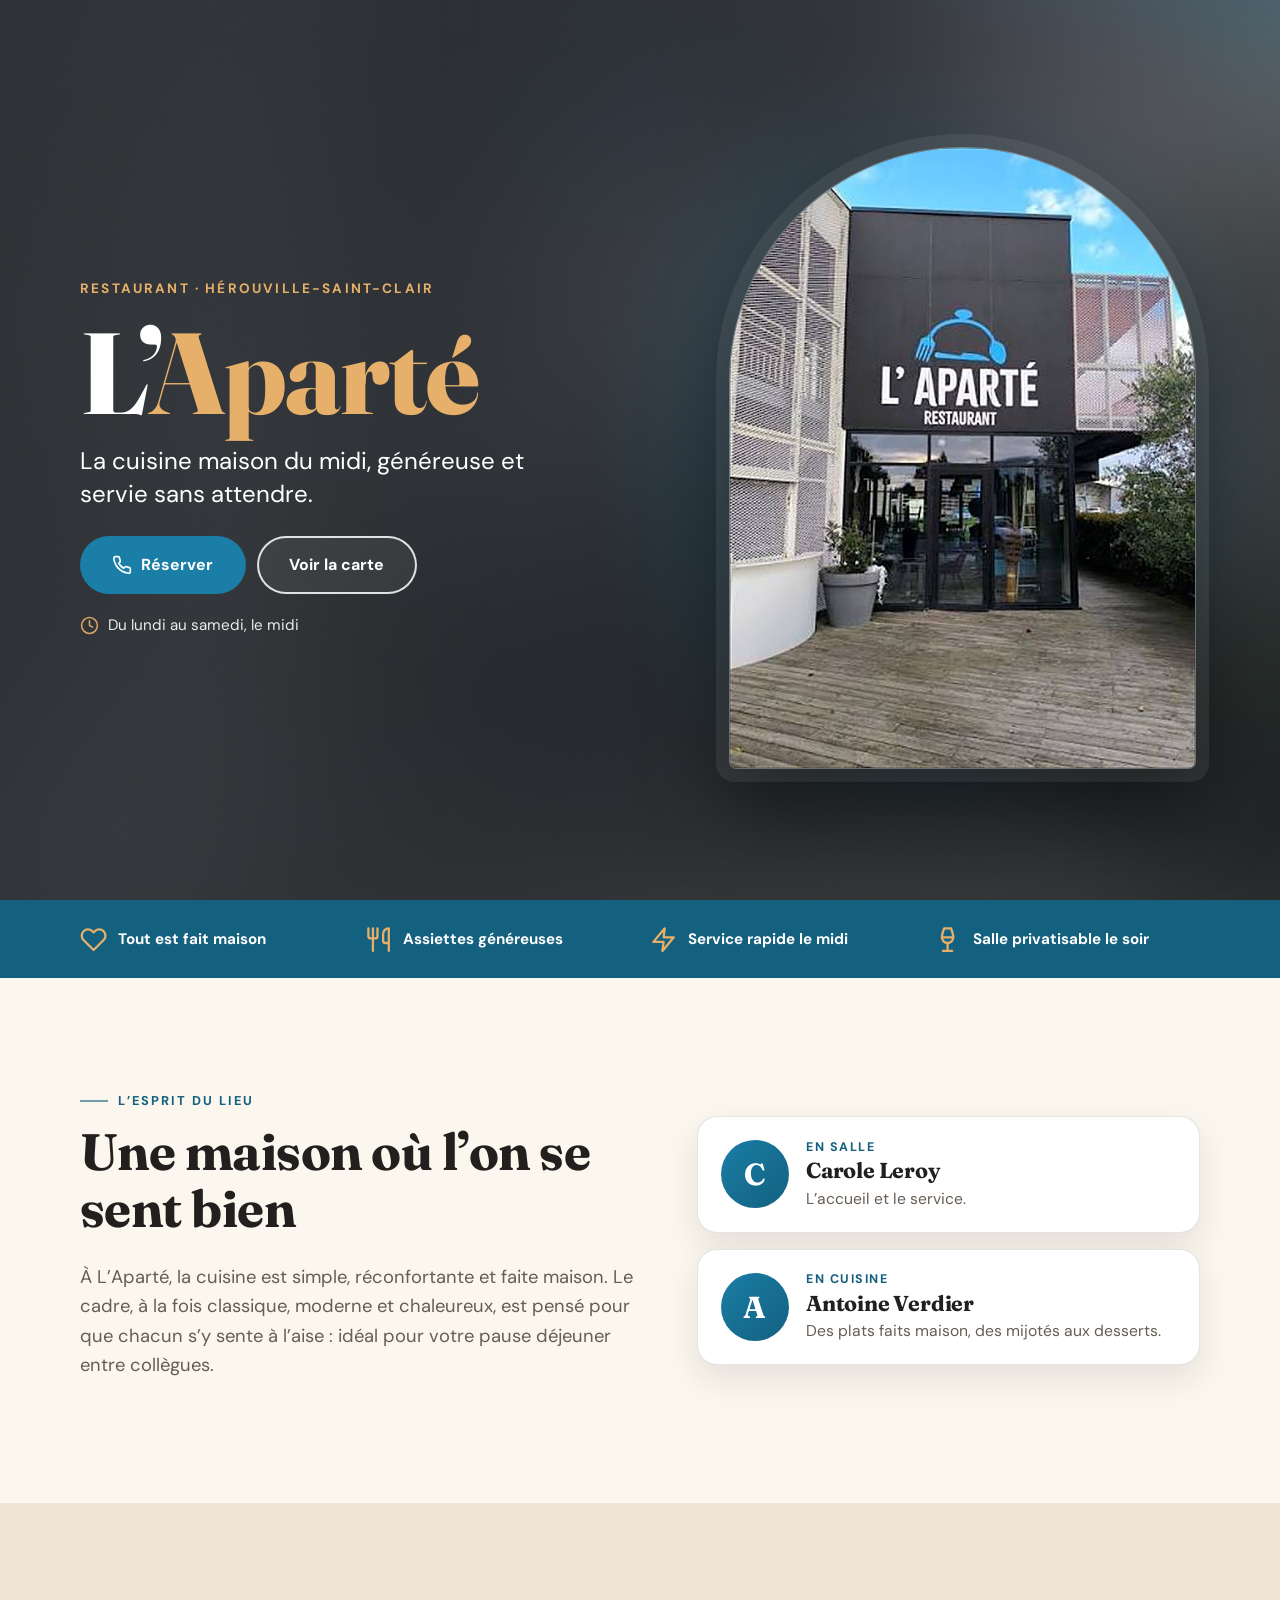
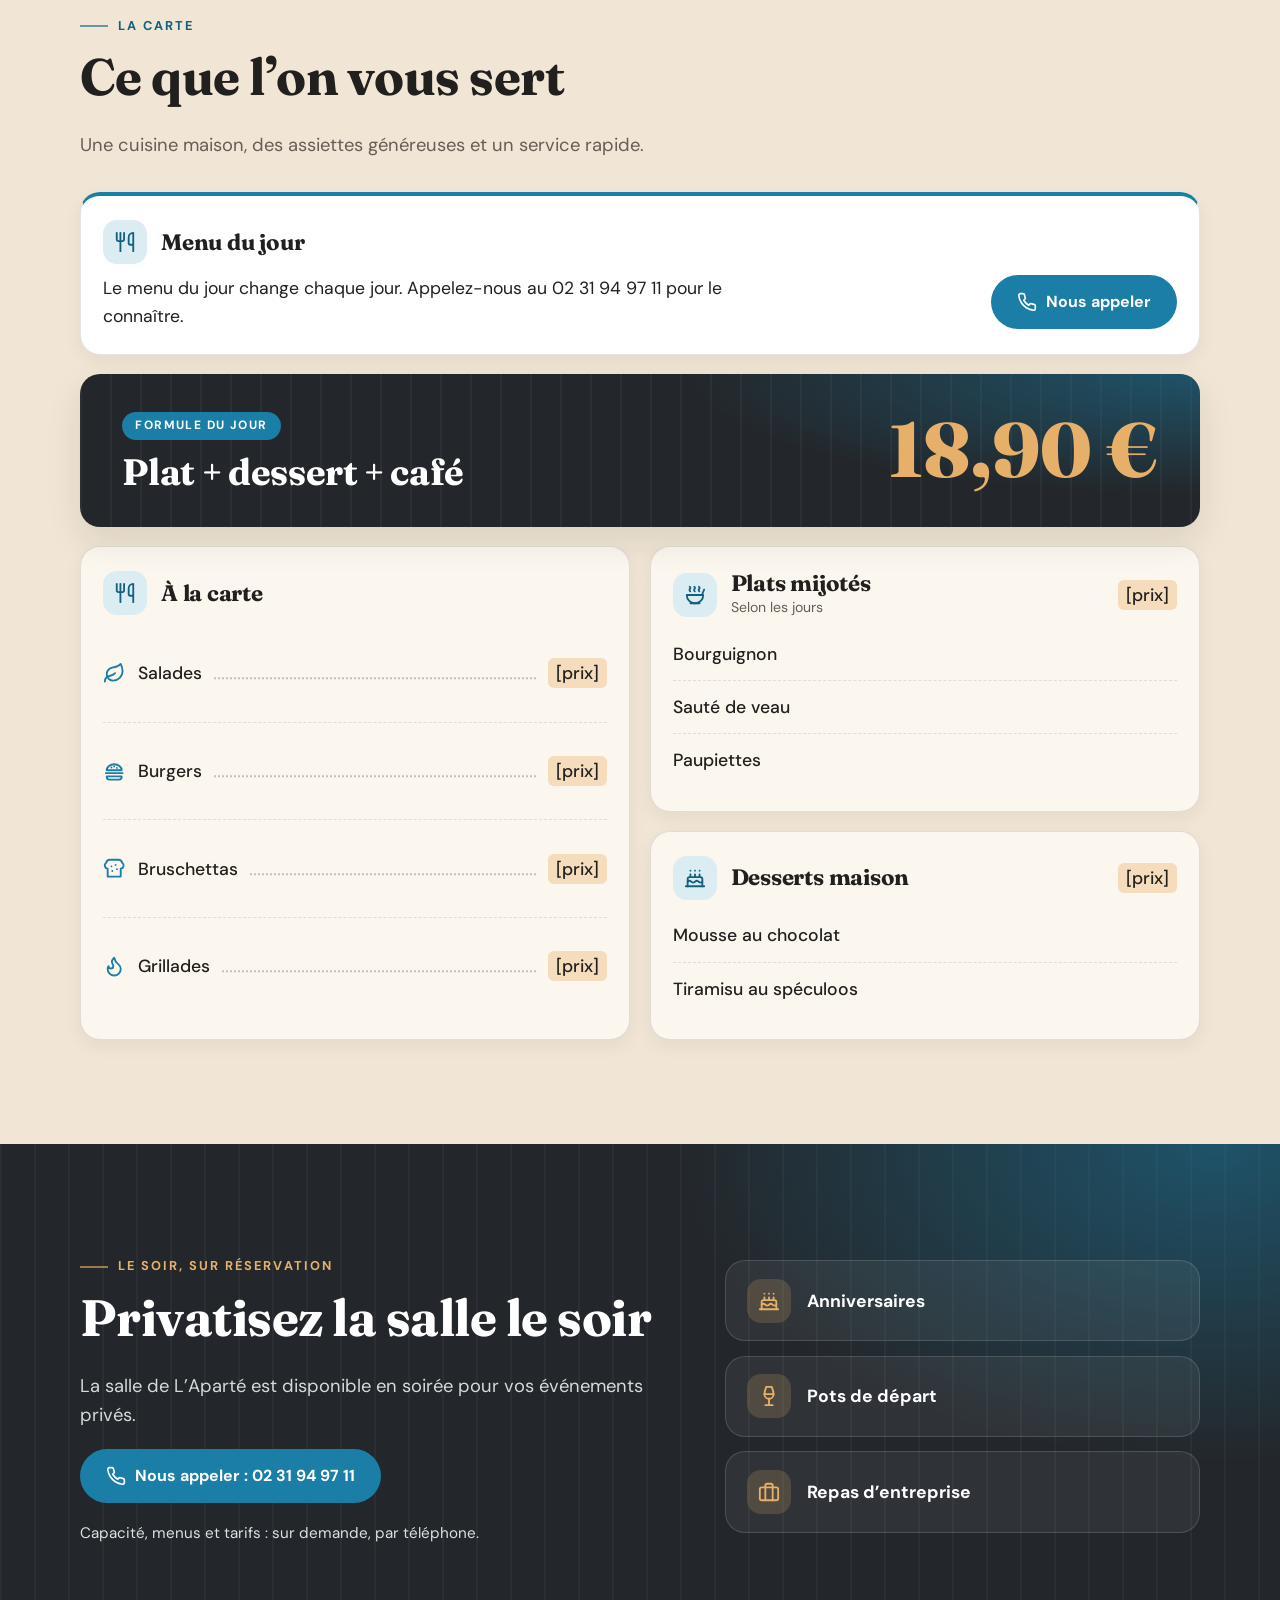
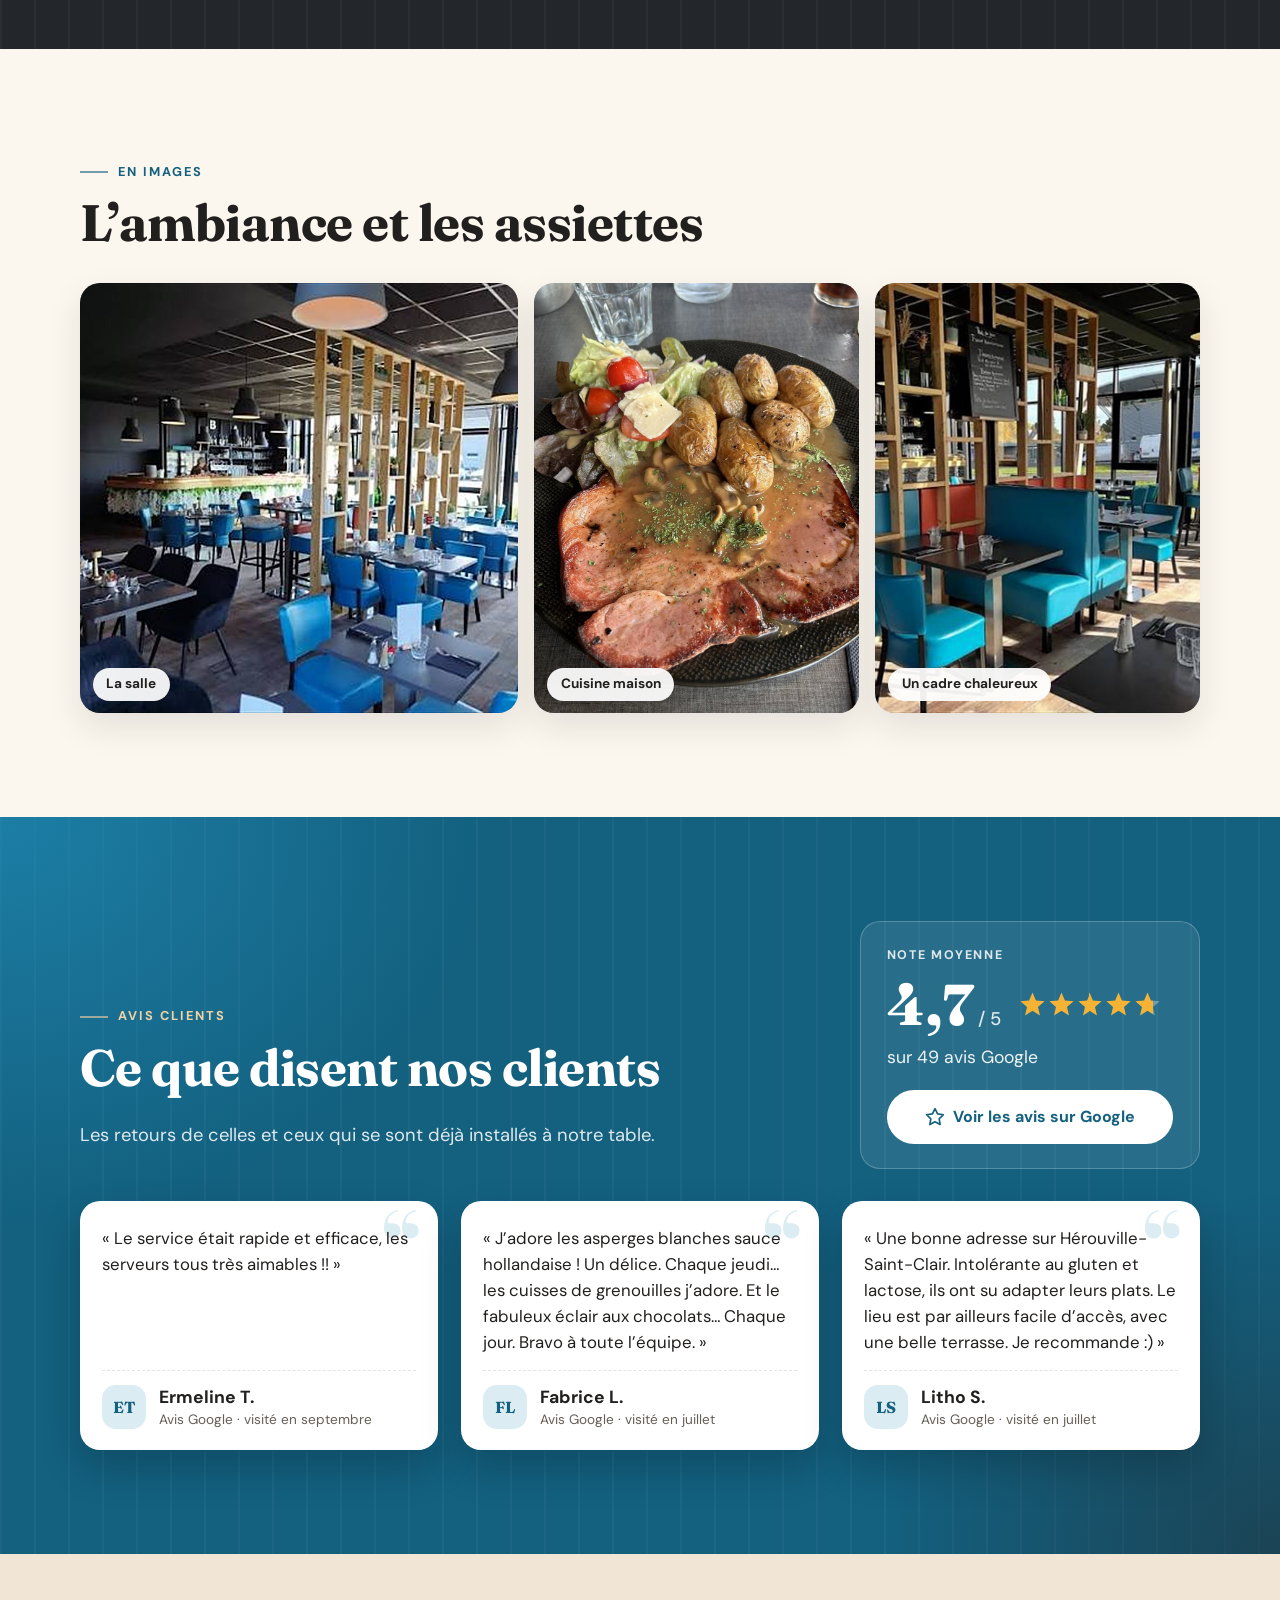
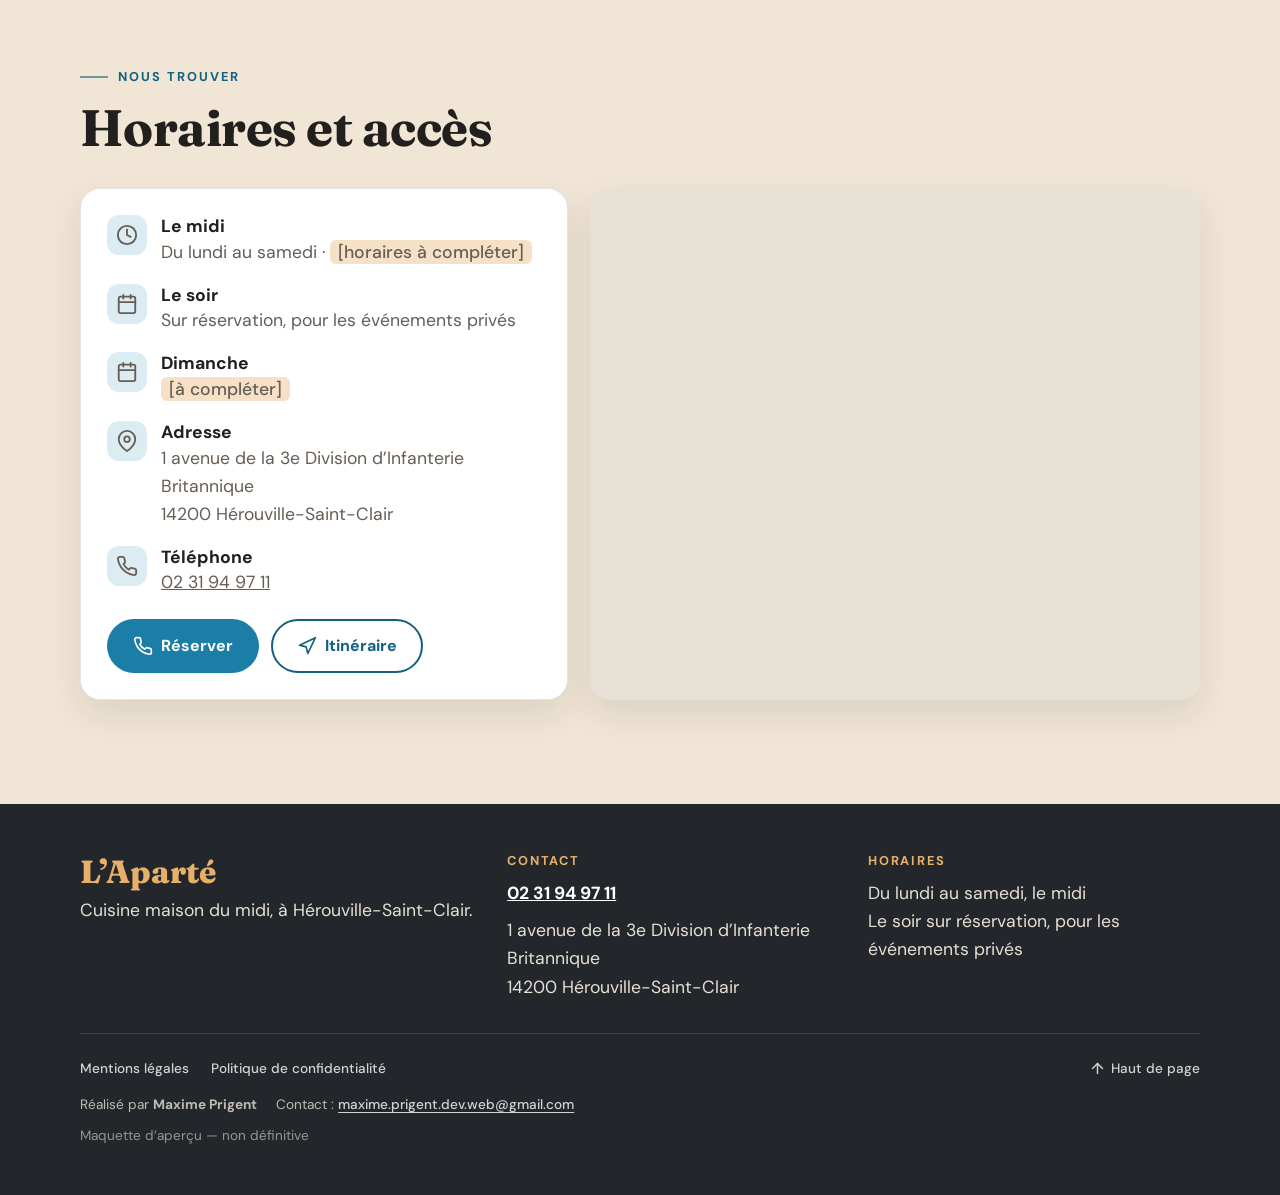
==== commit 8499521d: "Menu du jour lu depuis une feuille Google Sheets" ====
--- a/index.html
+++ b/index.html
@@ -25,6 +25,10 @@
     • Sections : 1 Haut de page · 2 Points forts · 3 Équipe ·
       4 Carte · 5 Privatisation · 6 Galerie · 7 Avis ·
       8 Infos & plan · 9 Pied de page.
+    • Menu du jour : bloc en haut de la section Carte, rempli par le script
+      « MENU DU JOUR » (tout en bas de ce fichier) à partir d’une feuille
+      Google Sheets publiée en CSV. L’adresse de la feuille se colle dans la
+      constante SHEET_CSV_URL. Installation : NOTES-INSTALLATION.md.
     • Avis : vrais avis Google recopiés (note, nombre d’avis, 3 avis) ;
       à actualiser de temps en temps (voir le commentaire de la section 7).
     • Crédit « Réalisé par… » : pied de page (classe .foot-credit).
@@ -302,6 +306,25 @@
     .menu-list .ico { color: var(--accent); width: 1.4rem; height: 1.4rem; }
     .leader { flex: 1; border-bottom: 2px dotted rgba(34, 32, 30, .25); transform: translateY(.3em); }
 
+    /* Menu du jour : texte lu dans une feuille Google Sheets (script « MENU DU JOUR », en bas de page).
+       Trois états, un seul visible à la fois : .mj-chargement (attente), .mj-liste (le menu) et
+       .mj-secours (texte de secours : visible par défaut, donc aussi sans JavaScript). */
+    .menu-jour { margin-bottom: 1.2rem; background: #fff; border-top: 4px solid var(--accent); scroll-margin-top: 5rem; }
+    .menu-jour [hidden] { display: none !important; }   /* l’attribut hidden doit toujours gagner sur les « display » ci-dessous */
+    .mj-liste { display: grid; margin: 0; }
+    .mj-ligne { padding: .85rem 0; }
+    .mj-ligne:not([hidden]) ~ .mj-ligne:not([hidden]) { border-top: 1px dashed var(--line); }   /* un trait entre deux lignes visibles seulement */
+    .mj-ligne dt { font-size: .78rem; font-weight: 700; letter-spacing: .12em; text-transform: uppercase; color: var(--accent-dark); }
+    .mj-ligne dd { margin: .25rem 0 0; font: 600 clamp(1.2rem, 4.6vw, 1.45rem)/1.3 var(--font-title); white-space: pre-line; overflow-wrap: anywhere; }
+    .mj-chargement { display: grid; gap: .9rem; padding: .35rem 0 .6rem; }
+    .mj-barre { display: block; height: 1.15rem; border-radius: 6px; background: linear-gradient(90deg, var(--bg-alt) 25%, #e8dcc8 50%, var(--bg-alt) 75%); background-size: 200% 100%; animation: mj-attente 1.4s ease-in-out infinite; }
+    .mj-barre:nth-of-type(2) { width: 82%; }
+    .mj-barre:nth-of-type(3) { width: 64%; }
+    @keyframes mj-attente { from { background-position: 100% 0; } to { background-position: -100% 0; } }
+    .mj-sr { position: absolute; width: 1px; height: 1px; overflow: hidden; clip: rect(0 0 0 0); white-space: nowrap; }   /* texte pour lecteurs d’écran uniquement */
+    .mj-secours { display: grid; gap: 1rem; justify-items: start; }
+    .mj-secours p { margin: 0; max-width: 52ch; font-size: 1.1rem; }
+
     /* =========================================================
        7. PRIVATISATION DE LA SALLE
        ========================================================= */
@@ -454,6 +477,7 @@
       .js .reveal { opacity: 1; }
       .js .reveal.visible, .js .hero-copy > *, .js .hero-photo { animation: none; }
       .btn, .person, .events li, .shot img, .avis-card { transition: none; }
+      .mj-barre { animation: none; }
     }
 
     /* Très petits téléphones (≤ 359 px) */
@@ -488,6 +512,12 @@
       .foot-grid { grid-template-columns: 1.2fr 1fr 1fr; }
       .avis-list { display: grid; grid-template-columns: repeat(3, 1fr); gap: 1.4rem; margin: 0; padding: 0; overflow: visible; }
       .avis-card { box-shadow: 0 18px 40px rgba(0, 0, 0, .2); }
+      .mj-liste { grid-auto-flow: column; grid-auto-columns: minmax(0, 1fr); column-gap: 1.8rem; }   /* le menu en colonnes : Entrée | Plat | Dessert */
+      .mj-ligne { padding: .3rem 0; }
+      .mj-ligne:not([hidden]) ~ .mj-ligne:not([hidden]) { border-top: 0; border-left: 1px dashed var(--line); padding-left: 1.8rem; }
+      .mj-chargement { grid-template-columns: repeat(3, 1fr); gap: 1.8rem; }
+      .mj-chargement .mj-barre:nth-of-type(n) { width: auto; height: 2.6rem; }
+      .mj-secours { grid-template-columns: 1fr auto; align-items: center; gap: 2rem; }
     }
 
     /* Haut de page en deux colonnes : ordinateur, ou téléphone tenu à l’horizontale */
@@ -664,6 +694,33 @@
           <h2>Ce que l’on vous sert</h2>
           <p class="lead">Une cuisine maison, des assiettes généreuses et un service rapide.</p>
         </div>
+
+        <!-- Menu du jour : le contenu vient d’une feuille Google Sheets, lue par le script « MENU DU JOUR »
+             (tout en bas de ce fichier). Trois états : .mj-chargement (attente), .mj-liste (le menu) et
+             .mj-secours (texte de secours). Le texte de secours est visible par défaut : il reste affiché
+             sans JavaScript, ou si la feuille est injoignable. Les textes FR / EN du bloc sont dans le script. -->
+        <article class="menu-card menu-jour reveal" id="menu-du-jour" aria-labelledby="mj-titre" aria-busy="false">
+          <header>
+            <span class="badge"><svg class="ico" aria-hidden="true"><use href="#i-utensils"/></svg></span>
+            <h3 id="mj-titre">Menu du jour</h3>
+          </header>
+
+          <div class="mj-chargement" role="status" hidden>
+            <span class="mj-sr">Chargement du menu du jour…</span>
+            <i class="mj-barre"></i><i class="mj-barre"></i><i class="mj-barre"></i>
+          </div>
+
+          <dl class="mj-liste" hidden>
+            <div class="mj-ligne" data-col="entree" hidden><dt>Entrée</dt><dd></dd></div>
+            <div class="mj-ligne" data-col="plat" hidden><dt>Plat</dt><dd></dd></div>
+            <div class="mj-ligne" data-col="dessert" hidden><dt>Dessert</dt><dd></dd></div>
+          </dl>
+
+          <div class="mj-secours">
+            <p>Le menu du jour change chaque jour. Appelez-nous au 02&nbsp;31&nbsp;94&nbsp;97&nbsp;11 pour le connaître.</p>
+            <a class="btn btn-primary" href="tel:+33231949711"><svg class="ico" aria-hidden="true"><use href="#i-phone"/></svg><span>Nous appeler</span></a>
+          </div>
+        </article>
 
         <!-- Formule -->
         <div class="formule reveal">
@@ -973,5 +1030,185 @@
       }
     })();
   </script>
+  <!-- ======================= MENU DU JOUR (Google Sheets) =======================
+       Lit une feuille Google Sheets publiée en CSV et remplit le bloc « Menu du jour » de la section
+       Carte. Installation : NOTES-INSTALLATION.md · mode d’emploi du restaurateur : GUIDE-PLAT-DU-JOUR.md -->
+  <script>
+    /* ► ADRESSE DE LA FEUILLE : à coller entre les guillemets ci-dessous (lien CSV obtenu avec
+         Fichier > Partager > Publier sur le web > « Valeurs séparées par des virgules (.csv) »).
+       Tant que la valeur reste « À_REMPLACER », le texte de secours (appel téléphonique) s’affiche. */
+    const SHEET_CSV_URL = "À_REMPLACER";
+
+    (() => {
+      const NON_CONFIGURE = 'À_REMPLACER';
+      const DELAI_MAX = 8000;     /* ms : sans réponse après ce délai, on affiche le texte de secours */
+
+      /* Tous les textes du bloc, en français et en anglais.
+         (Le HTML contient déjà la version française : c’est ce qui s’affiche sans JavaScript.) */
+      const TEXTES = {
+        fr: {
+          titre: 'Menu du jour', entree: 'Entrée', plat: 'Plat', dessert: 'Dessert',
+          chargement: 'Chargement du menu du jour…',
+          secours: 'Le menu du jour change chaque jour. Appelez-nous au 02 31 94 97 11 pour le connaître.',
+          appeler: 'Nous appeler'
+        },
+        en: {
+          titre: 'Menu of the day', entree: 'Starter', plat: 'Main course', dessert: 'Dessert',
+          chargement: 'Loading the menu of the day…',
+          secours: 'Our menu of the day changes daily. Call us on +33 2 31 94 97 11.',
+          appeler: 'Call us'
+        }
+      };
+
+      const bloc = document.getElementById('menu-du-jour');
+      const vue = bloc && {
+        titre: bloc.querySelector('#mj-titre'),
+        chargement: bloc.querySelector('.mj-chargement'),
+        attente: bloc.querySelector('.mj-sr'),
+        liste: bloc.querySelector('.mj-liste'),
+        lignes: [...bloc.querySelectorAll('.mj-ligne')],
+        secours: bloc.querySelector('.mj-secours'),
+        secoursTexte: bloc.querySelector('.mj-secours p'),
+        secoursBouton: bloc.querySelector('.mj-secours .btn span')
+      };
+      /* HTML modifié par erreur : on ne touche à rien, le texte de secours du HTML reste affiché */
+      if (!vue || !vue.lignes.length || Object.values(vue).some((v) => !v)) return;
+
+      /* Ce qui est affiché : 'chargement', 'menu' (données dans « menu ») ou 'secours' */
+      let etat = { vue: 'secours', menu: null };
+
+      /* Langue de la page : anglais si <html lang="en…">, français sinon */
+      const langue = () => (document.documentElement.lang || 'fr').toLowerCase().startsWith('en') ? 'en' : 'fr';
+
+      /* ---------- 1. Lecture du CSV ---------- */
+
+      /* Transforme le texte CSV en tableau de lignes (une ligne = un tableau de cellules).
+         Gère : cellule entre guillemets, virgules et retours à la ligne dans une cellule, guillemet
+         doublé ("") = un guillemet, fins de ligne Windows (\r\n) ou Mac (\r), BOM en début de fichier. */
+      const parserCsv = (texte) => {
+        if (texte.charCodeAt(0) === 0xFEFF) texte = texte.slice(1);        /* BOM éventuel */
+        const lignes = [];
+        let ligne = [], cellule = '', entreGuillemets = false;
+        for (let i = 0; i < texte.length; i++) {
+          const c = texte[i];
+          if (entreGuillemets) {
+            if (c !== '"') cellule += c;
+            else if (texte[i + 1] === '"') { cellule += '"'; i++; }        /* "" = un vrai guillemet */
+            else entreGuillemets = false;                                  /* guillemet fermant */
+          } else if (c === '"' && cellule === '') {
+            entreGuillemets = true;                                        /* guillemet ouvrant (début de cellule) */
+          } else if (c === ',') {
+            ligne.push(cellule); cellule = '';
+          } else if (c === '\n' || c === '\r') {
+            if (c === '\r' && texte[i + 1] === '\n') i++;                  /* \r\n = un seul saut de ligne */
+            ligne.push(cellule); lignes.push(ligne);
+            ligne = []; cellule = '';
+          } else {
+            cellule += c;
+          }
+        }
+        if (cellule !== '' || ligne.length) { ligne.push(cellule); lignes.push(ligne); }   /* dernière ligne sans saut de ligne final */
+        return lignes;
+      };
+
+      /* Une cellule inutilisable (vide, erreur de formule, traduction pas encore prête) devient '' ;
+         les retours à la ligne Windows (\r\n) à l’intérieur d’une cellule sont ramenés à \n */
+      const nettoyer = (valeur) => {
+        const texte = (valeur || '').replace(/\r\n?/g, '\n').trim();
+        if (/^#[A-Z0-9\/]+[!?]?$/i.test(texte)) return '';                 /* #ERROR!, #N/A, #VALUE!, #REF!, #NAME?, #DIV/0!… */
+        if (/^(loading|chargement)(\.{3}|…)?$/i.test(texte)) return '';    /* « Loading... » : traduction en cours */
+        return texte;
+      };
+
+      /* « Entrée », « entree », « ENTREE_EN »… : les titres se comparent sans accents ni majuscules */
+      const normaliserTitre = (titre) => (titre || '')
+        .normalize('NFD').replace(/[̀-ͯ]/g, '')
+        .trim().toLowerCase().replace(/\s+/g, '_');
+
+      /* Ligne 1 = titres, ligne 2 = menu du jour (le reste de la feuille est ignoré).
+         Les colonnes sont repérées par leur titre, jamais par leur position.
+         Renvoie null si les trois cases françaises sont vides. */
+      const lireMenu = (lignesCsv) => {
+        if (lignesCsv.length < 2) return null;
+        const titres = lignesCsv[0].map(normaliserTitre);
+        const donnees = lignesCsv[1];
+        const valeur = (titre) => nettoyer(donnees[titres.indexOf(titre)]);   /* titre absent : '' */
+        const menu = {};
+        let toutVide = true;
+        ['entree', 'plat', 'dessert'].forEach((nom) => {
+          menu[nom] = { fr: valeur(nom), en: valeur(nom + '_en') };
+          if (menu[nom].fr) toutVide = false;
+        });
+        return toutVide ? null : menu;
+      };
+
+      /* ---------- 2. Affichage ---------- */
+
+      /* Texte d’une ligne : le français ; en version anglaise, la traduction si elle est exploitable,
+         sinon le français. Pas de texte français = pas de texte (la ligne est alors masquée). */
+      const choisirTexte = (donnees, lang) => {
+        if (!donnees || !donnees.fr) return { texte: '', lang: 'fr' };
+        if (lang === 'en' && donnees.en) return { texte: donnees.en, lang: 'en' };
+        return { texte: donnees.fr, lang: 'fr' };
+      };
+
+      const afficher = () => {
+        const lang = langue();
+        const t = TEXTES[lang];
+        bloc.setAttribute('aria-busy', etat.vue === 'chargement' ? 'true' : 'false');
+        vue.titre.textContent = t.titre;
+        vue.attente.textContent = t.chargement;
+        vue.secoursTexte.textContent = t.secours;
+        vue.secoursBouton.textContent = t.appeler;
+        vue.chargement.hidden = etat.vue !== 'chargement';
+        vue.liste.hidden = etat.vue !== 'menu';
+        vue.secours.hidden = etat.vue !== 'secours';
+        if (etat.vue !== 'menu') return;
+
+        vue.lignes.forEach((ligne) => {
+          const nom = ligne.dataset.col;
+          const choix = choisirTexte(etat.menu[nom], lang);
+          const dd = ligne.querySelector('dd');
+          ligne.querySelector('dt').textContent = t[nom];
+          /* textContent : le texte de la feuille n’est jamais interprété comme du HTML (équivalent d’un échappement) */
+          dd.textContent = choix.texte;
+          if (choix.lang !== lang) dd.setAttribute('lang', choix.lang); else dd.removeAttribute('lang');   /* français dans une page anglaise */
+          ligne.hidden = !choix.texte;
+        });
+      };
+
+      const montrer = (nouvelEtat) => { etat = nouvelEtat; afficher(); };
+
+      /* ---------- 3. Chargement de la feuille ---------- */
+
+      const charger = async () => {
+        const adresse = (typeof SHEET_CSV_URL === 'string' ? SHEET_CSV_URL : '').trim();
+        if (!adresse || adresse === NON_CONFIGURE) return montrer({ vue: 'secours' });   /* feuille pas encore branchée */
+
+        montrer({ vue: 'chargement' });
+        const arret = new AbortController();
+        const minuteur = setTimeout(() => arret.abort(), DELAI_MAX);
+        try {
+          /* Paramètre t=… : l’adresse change à chaque chargement, donc jamais de menu périmé gardé en cache */
+          const separateur = adresse.includes('?') ? '&' : '?';
+          const reponse = await fetch(adresse + separateur + 't=' + Date.now(), { cache: 'no-store', signal: arret.signal });
+          if (!reponse.ok) throw new Error('HTTP ' + reponse.status);
+          const menu = lireMenu(parserCsv(await reponse.text()));
+          montrer(menu ? { vue: 'menu', menu } : { vue: 'secours' });   /* trois cases vides : texte de secours */
+        } catch (erreur) {
+          montrer({ vue: 'secours' });                                  /* réseau, délai dépassé, accès refusé, CSV illisible… */
+        } finally {
+          clearTimeout(minuteur);
+        }
+      };
+
+      charger();
+
+      /* Si un sélecteur de langue change l’attribut lang de la page, le bloc suit (sans recharger la feuille) */
+      if ('MutationObserver' in window) {
+        new MutationObserver(afficher).observe(document.documentElement, { attributes: true, attributeFilter: ['lang'] });
+      }
+    })();
+  </script>
 </body>
 </html>
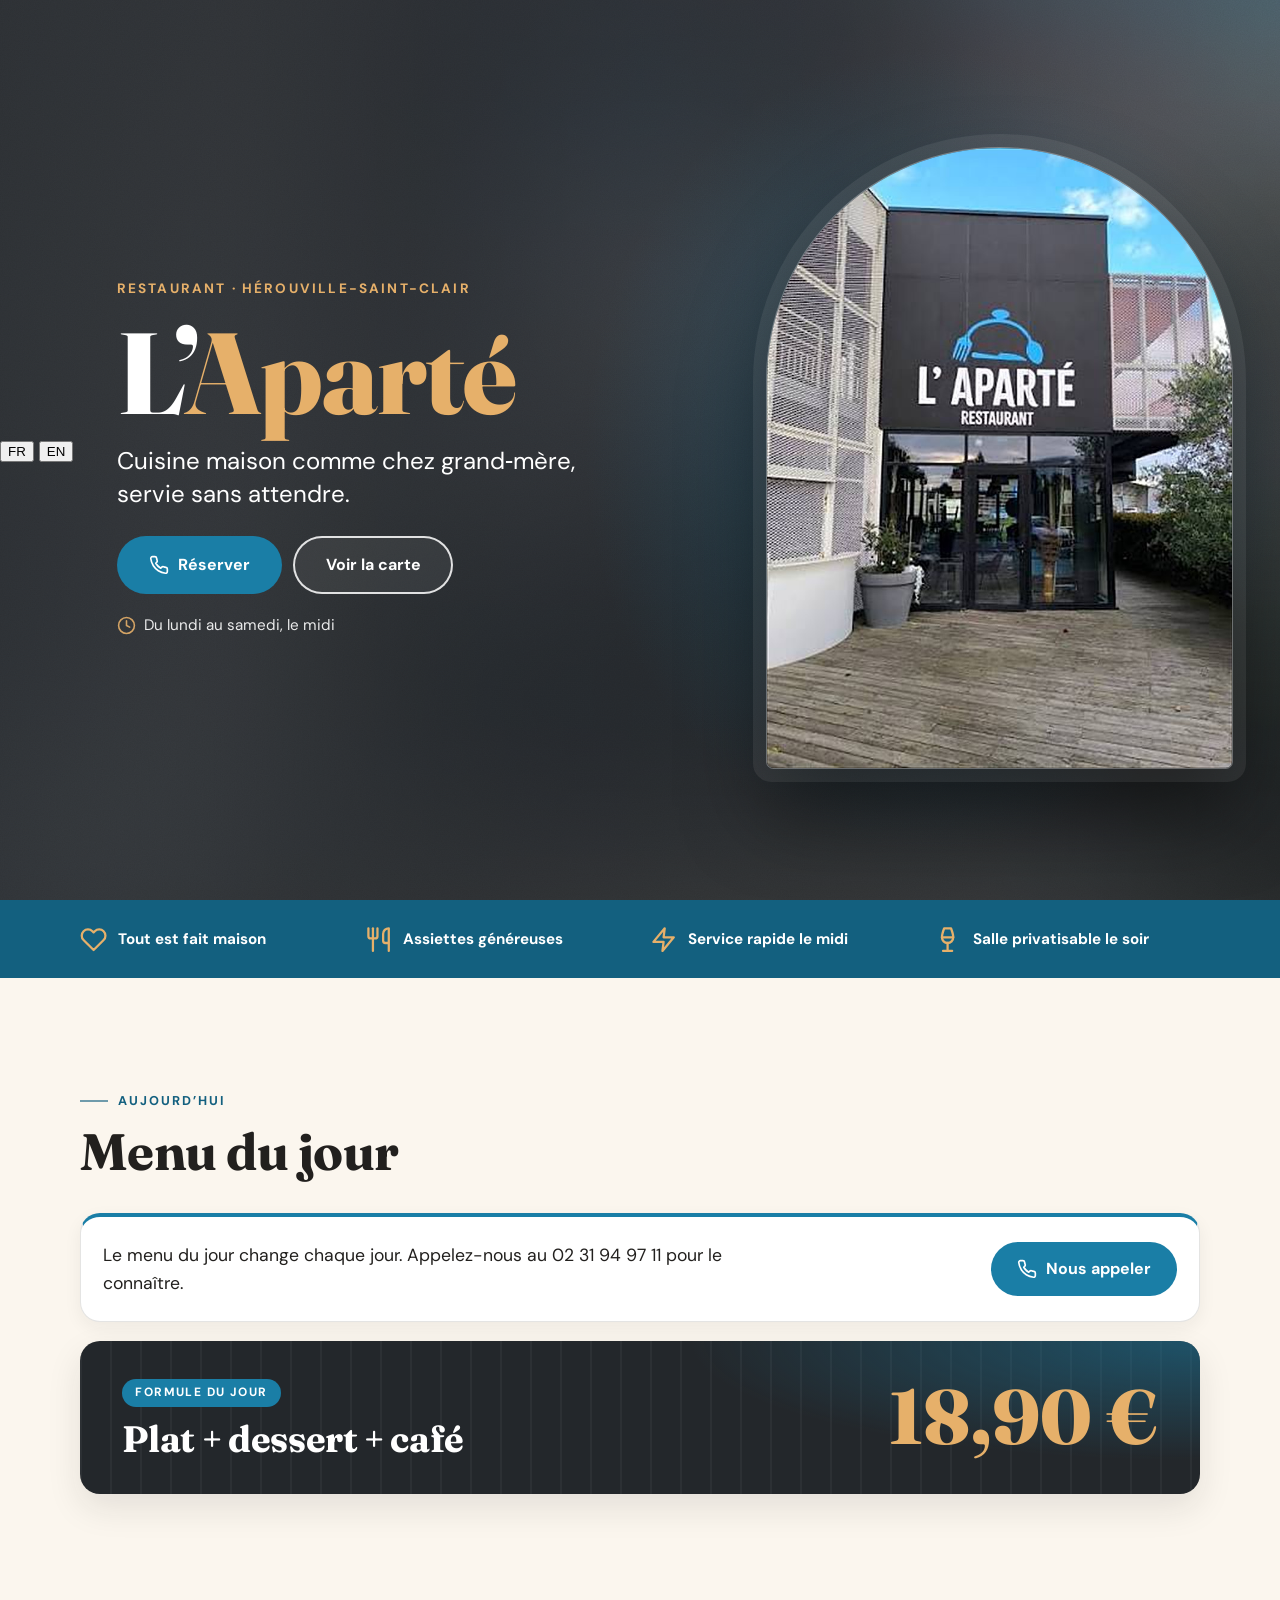
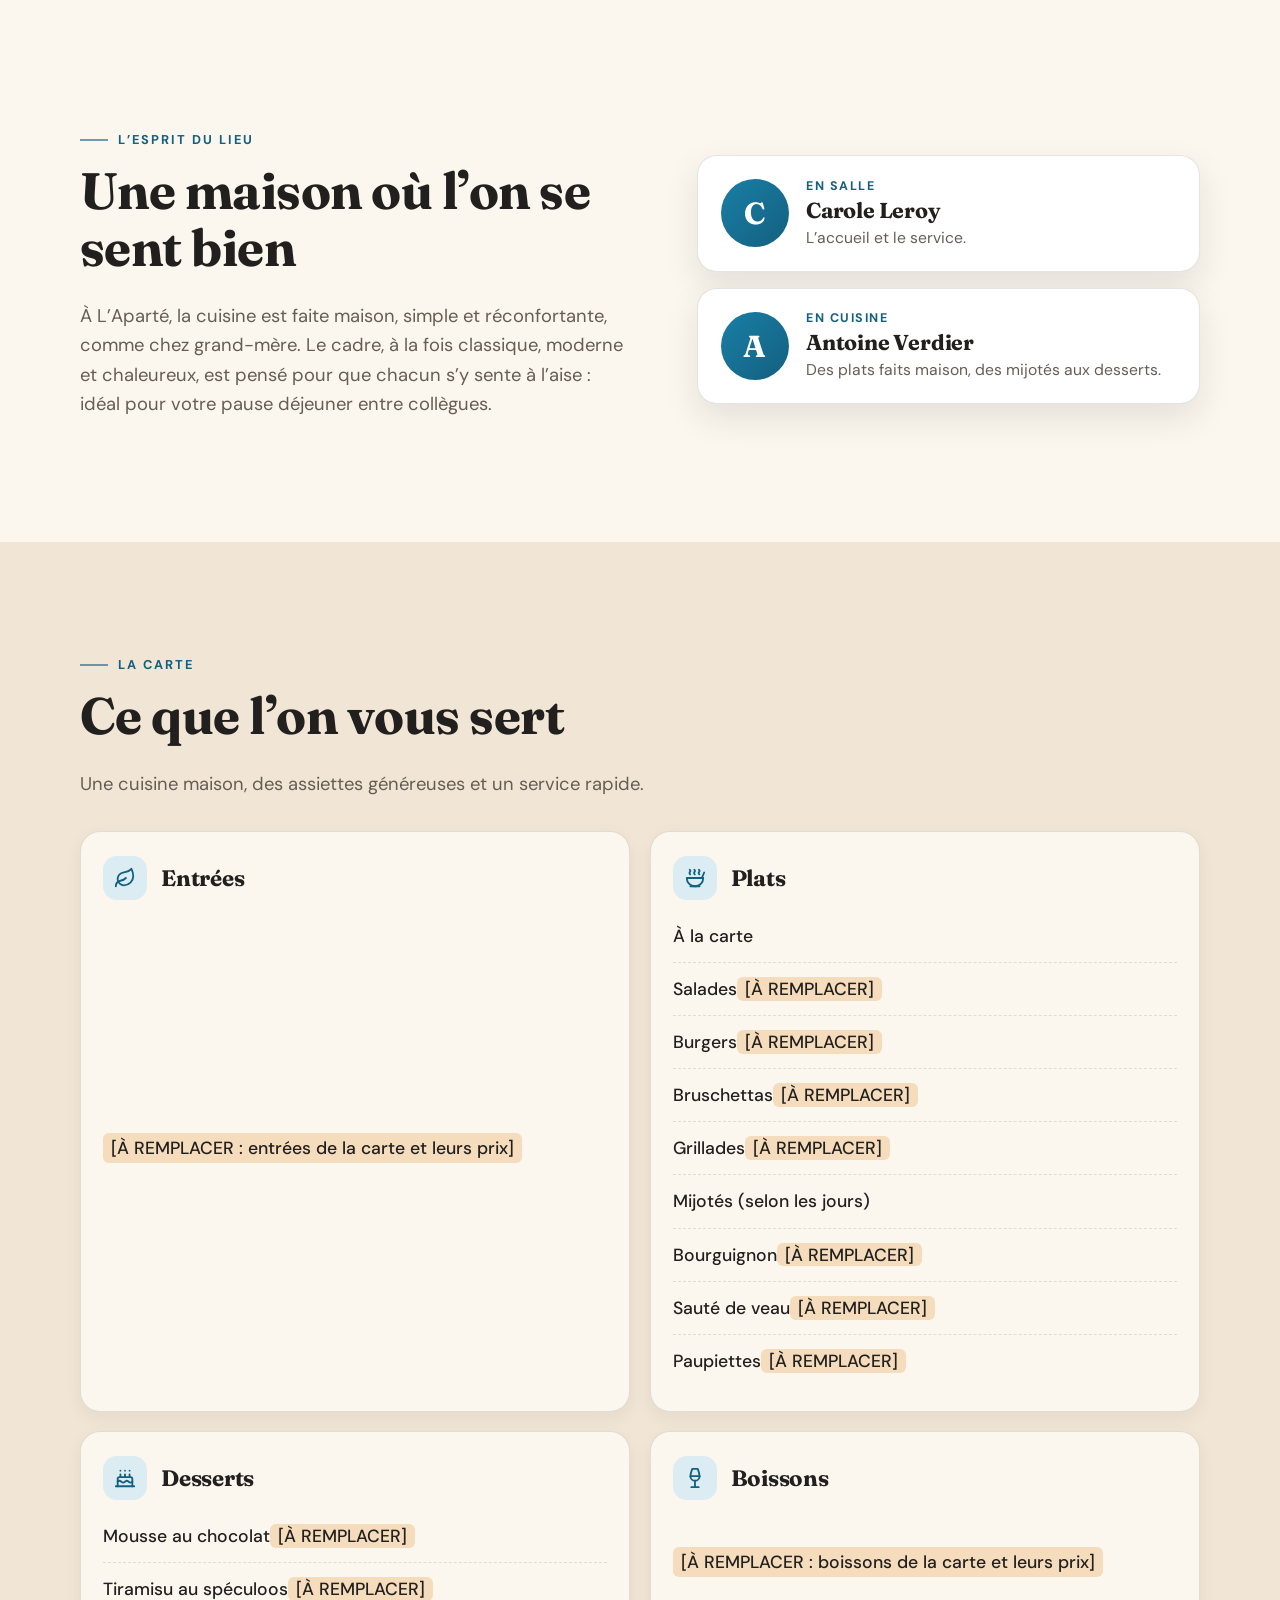
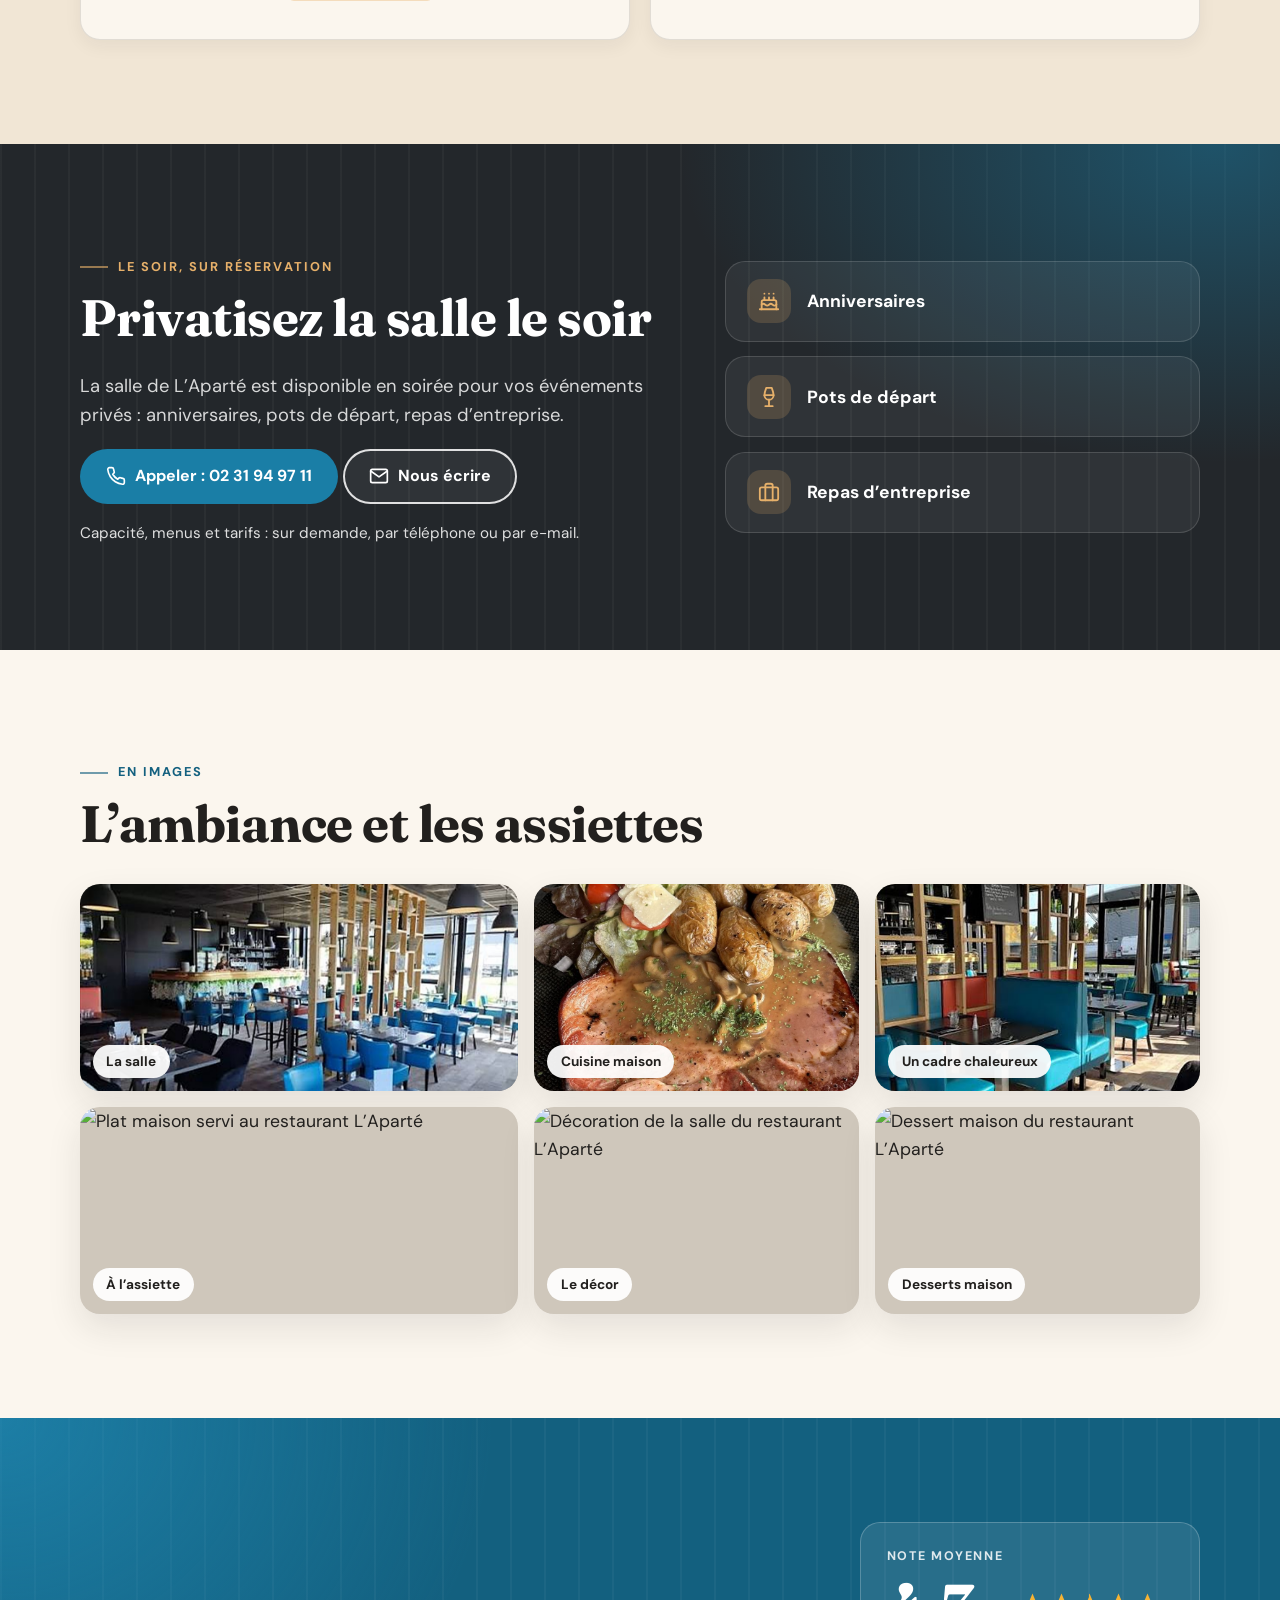
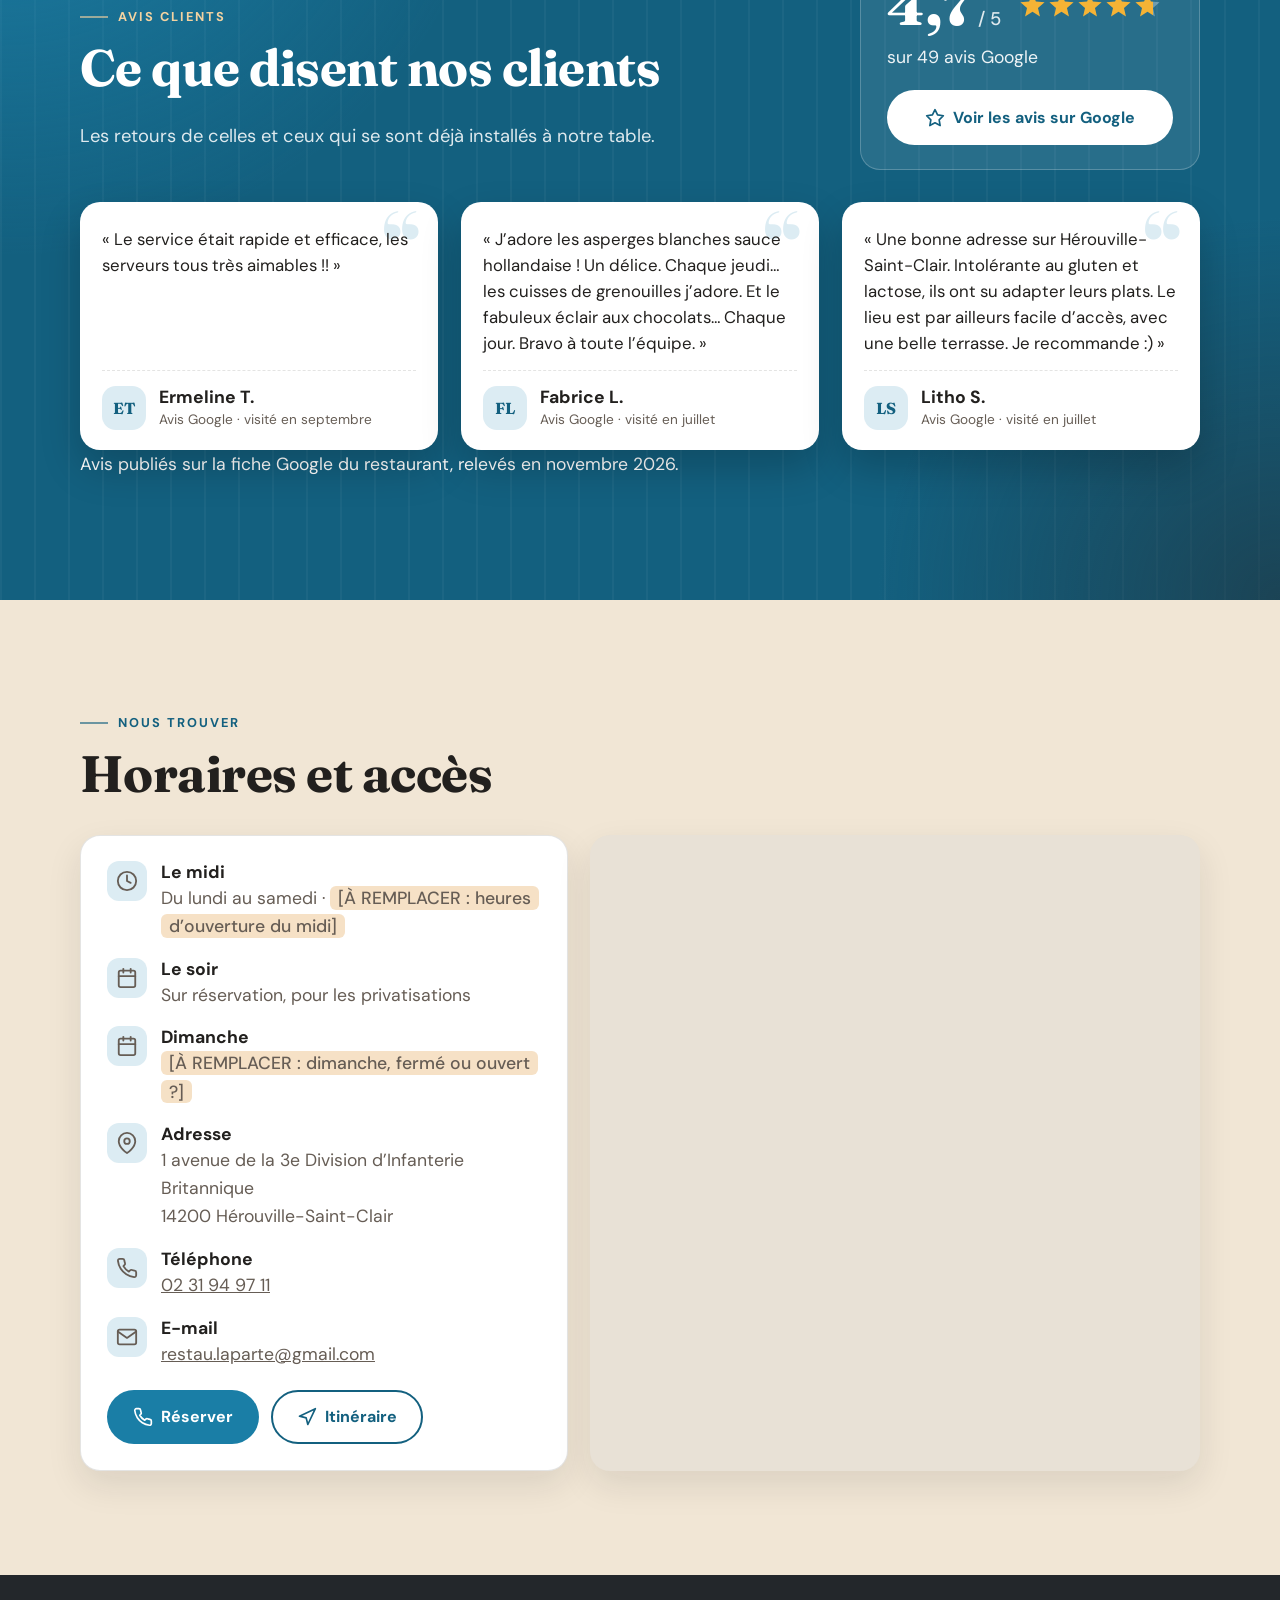
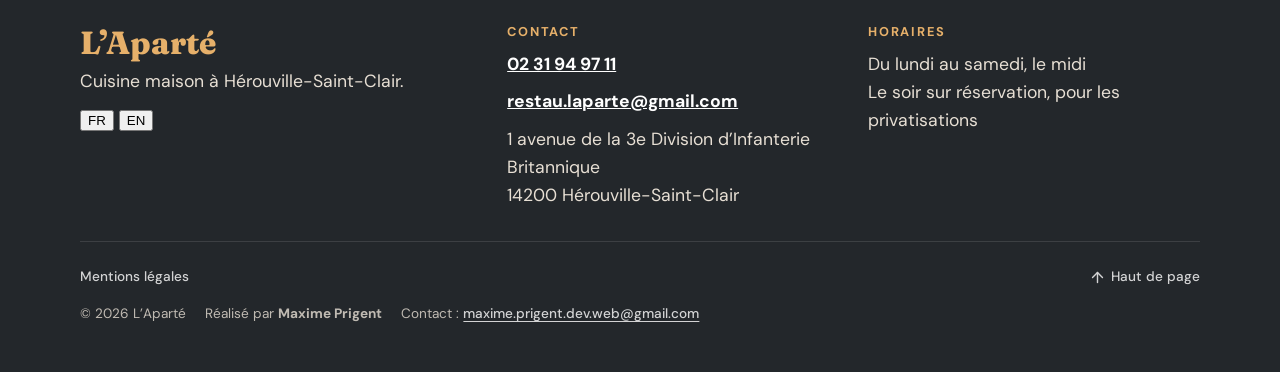
==== commit 663c5805: "Page d’accueil dans l’ordre demandé : menu du jour, carte, privatisation, anglais, référencement" ====
--- a/index.html
+++ b/index.html
@@ -5,41 +5,109 @@
   <meta name="viewport" content="width=device-width, initial-scale=1">
   <!-- Thème clair uniquement : évite que certains navigateurs mobiles assombrissent le site de force -->
   <meta name="color-scheme" content="only light">
-  <!-- Aperçu privé : ne pas indexer -->
-  <meta name="robots" content="noindex">
+  <!-- LANCEMENT : la balise « meta robots » qui interdisait l’indexation (aperçu privé) a été retirée de cette page.
+       Avant la mise en ligne, vérifier qu’il n’en reste aucune, dans aucun fichier .html, et que l’hébergeur n’ajoute
+       aucun en-tête X-Robots-Tag (contrôle pas à pas : NOTES-INSTALLATION.md, rubrique « Lancement »). -->
   <meta name="theme-color" content="#23272b">
-  <title>L’Aparté – Cuisine maison du midi à Hérouville-Saint-Clair</title>
-  <meta name="description" content="L’Aparté, restaurant de cuisine maison à Hérouville-Saint-Clair. Formule du jour à 18,90 €, service rapide le midi, salle privatisable le soir.">
-  <link rel="icon" href="data:image/svg+xml,%3Csvg xmlns='http://www.w3.org/2000/svg' viewBox='0 0 64 64'%3E%3Crect width='64' height='64' rx='14' fill='%231a7ea6'/%3E%3Ctext x='32' y='47' font-family='Georgia,serif' font-size='42' font-weight='700' text-anchor='middle' fill='white'%3EA%3C/text%3E%3C/svg%3E">
 
   <!--
     ============================================================
-    MODÈLE DE SITE VITRINE – RESTAURANT (une page, sans framework)
+    SITE VITRINE — L’APARTÉ (une page, sans framework)
     ------------------------------------------------------------
-    • Textes à compléter : cherchez « [à compléter] » et « [prix] ».
-    • Charte graphique : variables CSS de la section 0.
-    • Photos : dossier images/ (les fichiers d’origine sont dans
-      images/originaux/). Remplacer en gardant les mêmes noms.
-      facade-flou.jpg = mini-version floue de la façade (arrière-plan
-      du haut de page) : à régénérer si la photo de façade change.
-    • Sections : 1 Haut de page · 2 Points forts · 3 Équipe ·
-      4 Carte · 5 Privatisation · 6 Galerie · 7 Avis ·
-      8 Infos & plan · 9 Pied de page.
-    • Menu du jour : bloc en haut de la section Carte, rempli par le script
-      « MENU DU JOUR » (tout en bas de ce fichier) à partir d’une feuille
-      Google Sheets publiée en CSV. L’adresse de la feuille se colle dans la
-      constante SHEET_CSV_URL. Installation : NOTES-INSTALLATION.md.
-    • Avis : vrais avis Google recopiés (note, nombre d’avis, 3 avis) ;
-      à actualiser de temps en temps (voir le commentaire de la section 7).
-    • Crédit « Réalisé par… » : pied de page (classe .foot-credit).
-    • Pages légales : mentions-legales.html et
-      politique-de-confidentialite.html (vides pour l’instant,
-      contenu à fournir par le restaurant).
+    • Contenus manquants : chercher « À REMPLACER » (texte visible sur la page ou
+      dans le code) et « TODO CONTENU » (commentaires qui disent quoi faire).
+      Liste complète et où les trouver : CONTENUS-A-REMPLACER.md.
+    • Adresse du site : un seul repère, « [À REMPLACER : URL DU SITE] », dans
+      index.html, mentions-legales.html, sitemap.xml et robots.txt (remplacer partout
+      d’un coup au lancement : voir NOTES-INSTALLATION.md).
+    • Charte graphique : variables CSS, section 0 de styles.css.
+    • Deux langues : le français est écrit dans le HTML, l’anglais dans les attributs
+      data-en… (explication en tête de script.js, section 1).
+    • Photos : dossier images/. Noms attendus : facade, salle, deco-1, deco-2, plat-1,
+      plat-2, dessert-1 (.jpg, minuscules, sans accent). Une photo absente laisse un
+      fond neutre (jamais d’image cassée). Les fichiers d’origine sont dans
+      images/originaux/ (hors dépôt).
+    • Menu du jour : section « Menu du jour », remplie par script.js (section 4) à partir
+      d’une feuille Google Sheets publiée en CSV ; adresse dans SHEET_CSV_URL, tout en
+      haut de script.js. Installation : NOTES-INSTALLATION.md.
+    • Sections, dans l’ordre : 1 Haut de page · Points forts · 2 Menu du jour ·
+      3 À propos (équipe) · 4 La carte · 5 Privatisation · 6 Galerie · Avis ·
+      7 Horaires et accès · 8 Pied de page.
+    • Pages légales : mentions-legales.html.
     ============================================================
   -->
 
-  <!-- Le script ajoute la classe « js » : les animations ne cachent jamais le contenu si le script échoue -->
-  <script>document.documentElement.classList.add('js');</script>
+  <title data-en="L’Aparté – Homemade cooking restaurant in Hérouville-Saint-Clair">L’Aparté – Restaurant cuisine maison à Hérouville-Saint-Clair</title>
+  <meta name="description" content="L’Aparté, restaurant de cuisine maison à Hérouville-Saint-Clair : plats réconfortants le midi du lundi au samedi, menu du jour, salle privatisable le soir." data-en-content="L’Aparté, a homemade-cooking restaurant in Hérouville-Saint-Clair: comforting lunches Monday to Saturday, a menu of the day, and a dining room available for private hire in the evening.">
+
+  <!-- TODO CONTENU : ADRESSE DU SITE. Remplacer « [À REMPLACER : URL DU SITE] » (sans « / » final, ex. https://www.exemple.fr)
+       ici, dans les balises Open Graph, dans le bloc JSON-LD ci-dessous, et dans mentions-legales.html, sitemap.xml, robots.txt. -->
+  <link rel="canonical" href="[À REMPLACER : URL DU SITE]/">
+
+  <!-- Aperçu lors d’un partage (Facebook, WhatsApp, LinkedIn…) -->
+  <meta property="og:type" content="website">
+  <meta property="og:site_name" content="L’Aparté">
+  <meta property="og:locale" content="fr_FR">
+  <meta property="og:title" content="L’Aparté – Restaurant cuisine maison à Hérouville-Saint-Clair">
+  <meta property="og:description" content="Cuisine maison, plats réconfortants le midi du lundi au samedi, menu du jour, salle privatisable le soir.">
+  <meta property="og:url" content="[À REMPLACER : URL DU SITE]/">
+  <meta property="og:image" content="[À REMPLACER : URL DU SITE]/images/salle.jpg">
+  <meta property="og:image:alt" content="La salle du restaurant L’Aparté, avec ses chaises turquoise">
+  <meta name="twitter:card" content="summary_large_image">
+
+  <!-- Icônes de l’onglet et de l’écran d’accueil (un « A » aux couleurs du site : faute de logo) -->
+  <link rel="icon" href="favicon.svg" type="image/svg+xml">
+  <link rel="icon" href="favicon.ico" sizes="32x32">
+  <link rel="apple-touch-icon" href="apple-touch-icon.png">
+
+  <!-- Données structurées pour Google (fiche « Restaurant »).
+       TODO CONTENU : une fois les heures d’ouverture connues, ajouter dans openingHoursSpecification les lignes
+       "opens": "12:00" et "closes": "14:00" (heures réelles, format 24 h). Ne rien inventer en attendant. -->
+  <script type="application/ld+json">
+  {
+    "@context": "https://schema.org",
+    "@type": "Restaurant",
+    "name": "L’Aparté",
+    "description": "Restaurant de cuisine maison à Hérouville-Saint-Clair : plats réconfortants le midi, salle privatisable le soir sur réservation.",
+    "url": "[À REMPLACER : URL DU SITE]/",
+    "image": [
+      "[À REMPLACER : URL DU SITE]/images/facade.jpg",
+      "[À REMPLACER : URL DU SITE]/images/salle.jpg"
+    ],
+    "telephone": "+33231949711",
+    "email": "restau.laparte@gmail.com",
+    "servesCuisine": "Cuisine maison",
+    "address": {
+      "@type": "PostalAddress",
+      "streetAddress": "1 avenue de la 3e Division d’Infanterie Britannique",
+      "postalCode": "14200",
+      "addressLocality": "Hérouville-Saint-Clair",
+      "addressCountry": "FR"
+    },
+    "openingHoursSpecification": [
+      {
+        "@type": "OpeningHoursSpecification",
+        "dayOfWeek": ["Monday", "Tuesday", "Wednesday", "Thursday", "Friday", "Saturday"]
+      }
+    ]
+  }
+  </script>
+
+  <!-- Ajoute la classe « js » (les animations ne cachent jamais le contenu si le script échoue) et applique tout de suite
+       la langue mémorisée, pour qu’un visiteur anglophone ne voie pas le français une fraction de seconde. -->
+  <script>
+    (function () {
+      var r = document.documentElement;
+      r.classList.add('js');
+      try {
+        if (localStorage.getItem('laparte-lang') === 'en') {
+          r.lang = 'en';
+          r.classList.add('i18n-attente');
+          setTimeout(function () { r.classList.remove('i18n-attente'); }, 2500);   /* sécurité : jamais de page restée invisible */
+        }
+      } catch (e) {}
+    })();
+  </script>
 
   <!-- Polices : Fraunces (titres, chaleureuse) + DM Sans (texte) -->
   <link rel="preconnect" href="https://fonts.googleapis.com">
@@ -47,549 +115,16 @@
   <link href="https://fonts.googleapis.com/css2?family=DM+Sans:wght@400;500;700&family=Fraunces:opsz,wght,SOFT@9..144,600..800,100&display=swap" rel="stylesheet">
   <link rel="preload" as="image" href="images/facade.jpg" fetchpriority="high">
 
-  <style>
-    /* =========================================================
-       0. VARIABLES — la charte graphique se règle ici
-       Couleurs tirées des photos : turquoise des chaises et du
-       logo, noir de la façade, bois clair. À ajuster si besoin.
-       ========================================================= */
-    :root {
-      --bg: #fbf6ee;            /* crème */
-      --bg-alt: #f1e6d5;        /* sable */
-      --ink: #22201e;           /* texte */
-      --muted: #665d55;         /* texte secondaire */
-      --accent: #1a7ea6;        /* turquoise */
-      --accent-dark: #13607f;
-      --accent-light: #2392bf;
-      --accent-soft: #dcecf3;
-      --deep: #23272b;          /* noir de la façade */
-      --gold: #e6b06a;          /* bois clair */
-      --line: rgba(34, 32, 30, .12);
-      --radius: 20px;
-      --shadow: 0 14px 34px rgba(34, 32, 30, .10);
-      --font-title: "Fraunces", Georgia, serif;
-      --font-text: "DM Sans", system-ui, -apple-system, "Segoe UI", sans-serif;
-      --ease: cubic-bezier(.2, .7, .2, 1);
-    }
-
-    /* =========================================================
-       1. BASE
-       ========================================================= */
-    *, *::before, *::after { box-sizing: border-box; }
-    html { scroll-behavior: smooth; -webkit-text-size-adjust: 100%; }
-    body {
-      margin: 0;
-      font-family: var(--font-text);
-      font-size: 1.05rem;
-      line-height: 1.6;
-      color: var(--ink);
-      background: var(--bg);
-      -webkit-font-smoothing: antialiased;
-      overflow-x: clip;
-    }
-    img { display: block; max-width: 100%; }
-    h1, h2, h3 { font-family: var(--font-title); line-height: 1.1; margin: 0 0 .5em; letter-spacing: -.01em; }
-    h2 { font-size: clamp(2rem, 6.5vw, 3.2rem); font-weight: 700; }
-    p { margin: 0 0 1em; }
-    a { color: inherit; }
-    address { font-style: normal; }
-    ::selection { background: var(--accent); color: #fff; }
-    a:focus-visible, .btn:focus-visible { outline: 3px solid var(--gold); outline-offset: 3px; }
-
-    .wrap { width: min(1120px, 100% - 2.5rem); margin-inline: auto; }
-    section { padding: 4.5rem 0; scroll-margin-top: 4.5rem; }
-    .section-head { max-width: 640px; margin-bottom: 2rem; }
-    .lead { font-size: 1.15rem; color: var(--muted); max-width: 56ch; }
-
-    .eyebrow {
-      display: inline-flex; align-items: center; gap: .6rem; margin-bottom: .8rem;
-      font-size: .8rem; font-weight: 700; letter-spacing: .16em; text-transform: uppercase;
-      color: var(--accent-dark);
-    }
-    .eyebrow::before { content: ""; width: 28px; height: 2px; background: currentColor; opacity: .6; }
-
-    /* Marqueur des textes encore à renseigner */
-    .todo {
-      background: rgba(230, 176, 106, .38); color: var(--ink);
-      padding: .05em .45em; border-radius: 6px; font-style: normal; font-weight: 500;
-      box-decoration-break: clone; -webkit-box-decoration-break: clone;
-    }
-    .dark .todo { background: rgba(230, 176, 106, .2); color: var(--gold); }
-
-    /* Icônes (sprite SVG en haut du <body>) */
-    .ico {
-      width: 1.25em; height: 1.25em; flex: none;
-      fill: none; stroke: currentColor; stroke-width: 2; stroke-linecap: round; stroke-linejoin: round;
-    }
-    .badge {
-      flex: none; width: 44px; height: 44px; border-radius: 14px;
-      display: grid; place-items: center; background: var(--accent-soft); color: var(--accent-dark);
-    }
-    .badge .ico { width: 22px; height: 22px; }
-
-    /* Lien d’accès rapide au contenu (clavier) */
-    .skip {
-      position: absolute; left: 1rem; top: -4rem; z-index: 100;
-      background: #fff; color: var(--ink); padding: .6rem 1rem; border-radius: 8px; transition: top .2s;
-    }
-    .skip:focus { top: 1rem; }
-
-    /* Boutons */
-    .btn {
-      display: inline-flex; align-items: center; justify-content: center; gap: .55rem;
-      padding: .95rem 1.5rem; border-radius: 999px; border: 2px solid transparent;
-      font: 700 1rem/1 var(--font-text); text-decoration: none; cursor: pointer; white-space: nowrap;
-      transition: transform .25s var(--ease), box-shadow .25s var(--ease), background-color .25s, color .25s, border-color .25s;
-    }
-    .btn:hover { transform: translateY(-3px); box-shadow: 0 10px 22px rgba(0, 0, 0, .22); }
-    .btn:active { transform: translateY(-1px); }
-    .btn-primary { background: var(--accent); color: #fff; }
-    .btn-primary:hover { background: var(--accent-dark); }   /* plus foncé : le texte blanc reste bien lisible */
-    .btn-ghost { border-color: rgba(255, 255, 255, .85); color: #fff; background: rgba(255, 255, 255, .06); }
-    .btn-ghost:hover { background: rgba(255, 255, 255, .2); }
-    .btn-outline { border-color: var(--accent-dark); color: var(--accent-dark); background: transparent; }
-    .btn-outline:hover { background: var(--accent-dark); color: #fff; }
-    .btn-light { background: #fff; color: var(--accent-dark); }
-    .btn-light:hover { background: var(--accent-soft); }
-    .btn-sm { padding: .7rem 1.2rem; font-size: .92rem; }
-
-    /* =========================================================
-       2. BARRES FIXES (apparaissent après le haut de page)
-       - ordinateur : barre de navigation en haut
-       - mobile : bouton d’appel en bas
-       ========================================================= */
-    .topbar {
-      position: fixed; inset: 0 0 auto 0; z-index: 60; display: none; align-items: center; gap: 2rem;
-      padding: .8rem max(1.25rem, calc((100% - 1120px) / 2));
-      background: rgba(35, 39, 43, .92); color: #fff;
-      -webkit-backdrop-filter: blur(10px); backdrop-filter: blur(10px);
-      transform: translateY(-100%); visibility: hidden;
-      transition: transform .4s var(--ease), visibility .4s;
-    }
-    .topbar .brand { margin-right: auto; font: 800 1.5rem var(--font-title); text-decoration: none; color: var(--gold); }
-    .topbar ul { display: flex; gap: 1.6rem; list-style: none; margin: 0; padding: 0; }
-    .topbar ul a {
-      text-decoration: none; font-weight: 500; font-size: .95rem; opacity: .85; padding: .3rem 0;
-      border-bottom: 2px solid transparent; transition: opacity .2s, border-color .2s;
-    }
-    .topbar ul a:hover, .topbar ul a[aria-current] { opacity: 1; border-color: var(--gold); }
-
-    .callbar {
-      position: fixed; inset: auto 0 0 0; z-index: 60;
-      padding: .7rem 1rem calc(.7rem + env(safe-area-inset-bottom));
-      background: rgba(251, 246, 238, .95); -webkit-backdrop-filter: blur(8px); backdrop-filter: blur(8px);
-      box-shadow: 0 -6px 20px rgba(0, 0, 0, .12);
-      transform: translateY(110%); visibility: hidden;
-      transition: transform .4s var(--ease), visibility .4s;
-    }
-    .callbar .btn { width: 100%; }
-    .past-hero .topbar, .past-hero .callbar { transform: none; visibility: visible; }
-
-    /* =========================================================
-       3. HAUT DE PAGE (plein écran)
-       Mobile : la façade en haut, fondue dans le noir, texte dessous.
-       Ordinateur : texte à gauche, photo en arche à droite.
-       La photo est affichée à sa taille réelle (jamais étirée en plein
-       écran) pour rester nette ; l’arrière-plan est une version floue.
-       ========================================================= */
-    .hero {
-      position: relative; isolation: isolate; overflow: hidden;
-      min-height: 100vh; min-height: 100svh;
-      display: flex; align-items: flex-end;
-      background: var(--deep); color: #fff;
-    }
-    .hero-bg {                                  /* arrière-plan flou : mini-image agrandie (léger, sans filtre coûteux) */
-      position: absolute; inset: 0; z-index: -4; opacity: .6;
-      background: url("images/facade-flou.jpg") center / cover no-repeat;
-    }
-    .hero::before {                             /* dégradé de lisibilité */
-      content: ""; position: absolute; inset: 0; z-index: -2;
-      background: linear-gradient(to bottom, rgba(35, 39, 43, .35) 0%, rgba(35, 39, 43, 0) 18%, rgba(35, 39, 43, .72) 58%, var(--deep) 86%);
-    }
-    .hero::after {                              /* léger grain « pellicule » */
-      content: ""; position: absolute; inset: 0; z-index: -1; opacity: .16; mix-blend-mode: overlay; pointer-events: none;
-      background-image: url("data:image/svg+xml,%3Csvg xmlns='http://www.w3.org/2000/svg' width='160' height='160'%3E%3Cfilter id='n'%3E%3CfeTurbulence type='fractalNoise' baseFrequency='.85' numOctaves='2' stitchTiles='stitch'/%3E%3CfeColorMatrix values='0 0 0 0 1 0 0 0 0 1 0 0 0 0 1 0 0 0 .6 0'/%3E%3C/filter%3E%3Crect width='100%25' height='100%25' filter='url(%23n)'/%3E%3C/svg%3E");
-    }
-    .hero-photo {                               /* mobile : en haut, fondue vers le bas */
-      position: absolute; top: 0; left: 50%; transform: translateX(-50%); z-index: -3; margin: 0;
-      width: min(100%, 480px); aspect-ratio: 3 / 4;
-      -webkit-mask-image: linear-gradient(#000 0%, #000 55%, transparent 98%);
-      mask-image: linear-gradient(#000 0%, #000 55%, transparent 98%);
-    }
-    .hero-photo img { width: 100%; height: 100%; object-fit: cover; object-position: center 40%; }
-
-    .hero-grid { width: min(1120px, 100% - 2.5rem); margin-inline: auto; padding-bottom: 2rem; }
-    .hero-copy { position: relative; }
-    .kicker {
-      margin: 0 0 .9rem; font-size: .75rem; font-weight: 700; letter-spacing: .12em; text-transform: uppercase; color: var(--gold);
-    }
-    .hero h1 { font-size: clamp(3.8rem, 20vw, 6rem); font-weight: 800; margin-bottom: .12em; line-height: 1; }
-    .hero h1 em { font-style: normal; color: var(--gold); }
-    .tagline { font-size: clamp(1.1rem, 4.4vw, 1.5rem); max-width: 28ch; margin-bottom: 1.6rem; line-height: 1.4; }
-    .actions { display: flex; flex-wrap: wrap; gap: .7rem; }
-    .actions .btn { flex: 1 1 150px; }
-    .hero-hours { display: flex; align-items: center; gap: .55rem; margin: 1.2rem 0 0; font-size: .95rem; opacity: .9; }
-    .hero-hours .ico { color: var(--gold); }
-
-    /* Entrée en douceur au chargement */
-    .js .hero-copy > * { animation: rise .9s var(--ease) backwards; }
-    .js .hero-copy > :nth-child(2) { animation-delay: .08s; }
-    .js .hero-copy > :nth-child(3) { animation-delay: .16s; }
-    .js .hero-copy > :nth-child(4) { animation-delay: .24s; }
-    .js .hero-copy > :nth-child(5) { animation-delay: .32s; }
-    .js .hero-photo { animation: fade 1.2s ease backwards; }
-    @keyframes rise { from { opacity: 0; transform: translateY(22px); } to { opacity: 1; transform: none; } }
-    @keyframes fade { from { opacity: 0; } to { opacity: 1; } }
-
-    /* =========================================================
-       4. POINTS FORTS (bandeau)
-       ========================================================= */
-    .ribbon { background: var(--accent-dark); color: #fff; }
-    .ribbon ul { list-style: none; margin: 0 auto; padding: 1.2rem 0; display: grid; grid-template-columns: 1fr 1fr; gap: 1rem 1.2rem; }
-    .ribbon li { display: flex; align-items: center; gap: .7rem; font-weight: 700; font-size: .95rem; line-height: 1.25; }
-    .ribbon .ico { width: 1.7rem; height: 1.7rem; color: var(--gold); }
-
-    /* =========================================================
-       5. ÉQUIPE & ESPRIT DU LIEU
-       ========================================================= */
-    .equipe-grid { display: grid; gap: 2.2rem; align-items: center; }
-    .team { display: grid; gap: 1rem; }
-    .person {
-      display: flex; align-items: center; gap: 1.1rem; padding: 1.3rem 1.4rem;
-      background: #fff; border: 1px solid var(--line); border-radius: var(--radius); box-shadow: var(--shadow);
-      transition: transform .3s var(--ease);
-    }
-    .person:hover { transform: translateY(-4px); }
-    .avatar {
-      flex: none; width: 68px; height: 68px; border-radius: 50%; display: grid; place-items: center;
-      background: linear-gradient(135deg, var(--accent), var(--accent-dark)); color: #fff; font: 700 1.9rem var(--font-title);
-    }
-    .person .role { display: block; font-size: .78rem; font-weight: 700; letter-spacing: .12em; text-transform: uppercase; color: var(--accent-dark); }
-    .person h3 { font-size: 1.35rem; margin: .1rem 0 .3rem; }
-    .person p { margin: 0; color: var(--muted); font-size: .98rem; line-height: 1.45; }
-
-    /* =========================================================
-       6. LA CARTE
-       ========================================================= */
-    .carte { background: var(--bg-alt); }
-    .formule {
-      position: relative; overflow: hidden; display: grid; gap: .8rem; align-items: center;
-      margin-bottom: 1.2rem; padding: 1.8rem 1.6rem; border-radius: var(--radius);
-      background: var(--deep); color: #fff; box-shadow: var(--shadow);
-    }
-    .formule::before {                          /* motif « claustra » en bois, comme dans la salle */
-      content: ""; position: absolute; inset: 0; pointer-events: none;
-      background: radial-gradient(70% 120% at 100% 0%, rgba(26, 126, 166, .5), transparent 65%),
-                  repeating-linear-gradient(90deg, rgba(255, 255, 255, .045) 0 2px, transparent 2px 30px);
-    }
-    .formule > * { position: relative; }
-    .formule .tag {
-      display: inline-block; margin-bottom: .7rem; padding: .3rem .85rem; border-radius: 999px;
-      background: var(--accent); color: #fff; font-size: .75rem; font-weight: 700; letter-spacing: .12em; text-transform: uppercase;
-    }
-    .formule h3 { font-size: clamp(1.6rem, 5vw, 2.3rem); margin: 0; }
-    .formule-price { font: 800 clamp(3.2rem, 14vw, 4.8rem)/1 var(--font-title); color: var(--gold); white-space: nowrap; }
-
-    .carte-grid { display: grid; gap: 1.2rem; }
-    .menu-stack { display: grid; gap: 1.2rem; align-content: start; }
-    .menu-card {
-      display: flex; flex-direction: column; padding: 1.5rem 1.4rem;
-      background: var(--bg); border: 1px solid var(--line); border-radius: var(--radius); box-shadow: 0 6px 18px rgba(34, 32, 30, .06);
-    }
-    .menu-card header { display: flex; align-items: center; gap: .85rem; margin-bottom: .6rem; }
-    .menu-card h3 { font-size: 1.4rem; margin: 0; }
-    .menu-card .note { display: block; font-size: .88rem; color: var(--muted); }
-    .menu-card header .price { margin-left: auto; }
-    .menu-list { list-style: none; margin: 0; padding: 0; flex: 1; display: flex; flex-direction: column; }
-    .menu-list li { flex: 1; display: flex; align-items: center; gap: .75rem; padding: .75rem 0; border-top: 1px dashed var(--line); font-weight: 500; }
-    .menu-list li:first-child { border-top: 0; }
-    .menu-list .ico { color: var(--accent); width: 1.4rem; height: 1.4rem; }
-    .leader { flex: 1; border-bottom: 2px dotted rgba(34, 32, 30, .25); transform: translateY(.3em); }
-
-    /* Menu du jour : texte lu dans une feuille Google Sheets (script « MENU DU JOUR », en bas de page).
-       Trois états, un seul visible à la fois : .mj-chargement (attente), .mj-liste (le menu) et
-       .mj-secours (texte de secours : visible par défaut, donc aussi sans JavaScript). */
-    .menu-jour { margin-bottom: 1.2rem; background: #fff; border-top: 4px solid var(--accent); scroll-margin-top: 5rem; }
-    .menu-jour [hidden] { display: none !important; }   /* l’attribut hidden doit toujours gagner sur les « display » ci-dessous */
-    .mj-liste { display: grid; margin: 0; }
-    .mj-ligne { padding: .85rem 0; }
-    .mj-ligne:not([hidden]) ~ .mj-ligne:not([hidden]) { border-top: 1px dashed var(--line); }   /* un trait entre deux lignes visibles seulement */
-    .mj-ligne dt { font-size: .78rem; font-weight: 700; letter-spacing: .12em; text-transform: uppercase; color: var(--accent-dark); }
-    .mj-ligne dd { margin: .25rem 0 0; font: 600 clamp(1.2rem, 4.6vw, 1.45rem)/1.3 var(--font-title); white-space: pre-line; overflow-wrap: anywhere; }
-    .mj-chargement { display: grid; gap: .9rem; padding: .35rem 0 .6rem; }
-    .mj-barre { display: block; height: 1.15rem; border-radius: 6px; background: linear-gradient(90deg, var(--bg-alt) 25%, #e8dcc8 50%, var(--bg-alt) 75%); background-size: 200% 100%; animation: mj-attente 1.4s ease-in-out infinite; }
-    .mj-barre:nth-of-type(2) { width: 82%; }
-    .mj-barre:nth-of-type(3) { width: 64%; }
-    @keyframes mj-attente { from { background-position: 100% 0; } to { background-position: -100% 0; } }
-    .mj-sr { position: absolute; width: 1px; height: 1px; overflow: hidden; clip: rect(0 0 0 0); white-space: nowrap; }   /* texte pour lecteurs d’écran uniquement */
-    .mj-secours { display: grid; gap: 1rem; justify-items: start; }
-    .mj-secours p { margin: 0; max-width: 52ch; font-size: 1.1rem; }
-
-    /* =========================================================
-       7. PRIVATISATION DE LA SALLE
-       ========================================================= */
-    .prive { position: relative; isolation: isolate; overflow: hidden; background: var(--deep); color: #fff; }
-    .prive::before {
-      content: ""; position: absolute; inset: 0; z-index: -1;
-      background: radial-gradient(60% 90% at 95% 0%, rgba(26, 126, 166, .5), transparent 70%),
-                  repeating-linear-gradient(90deg, rgba(255, 255, 255, .035) 0 2px, transparent 2px 34px);
-    }
-    .prive-grid { display: grid; grid-template-columns: minmax(0, 1fr); gap: 2.2rem; align-items: center; }
-    .prive .eyebrow { color: var(--gold); }
-    .prive .lead { color: rgba(255, 255, 255, .82); }
-    .prive .small { margin: 1.1rem 0 0; font-size: .95rem; opacity: .85; }
-    .events { list-style: none; margin: 0; padding: 0; display: grid; gap: .9rem; }
-    .events li {
-      display: flex; align-items: center; gap: 1rem; padding: 1.1rem 1.3rem; border-radius: var(--radius);
-      background: rgba(255, 255, 255, .06); border: 1px solid rgba(255, 255, 255, .14);
-      font-weight: 700; font-size: 1.1rem; transition: background .3s, transform .3s var(--ease);
-    }
-    .events li:hover { background: rgba(255, 255, 255, .12); transform: translateX(6px); }
-    .events .badge { background: rgba(230, 176, 106, .18); color: var(--gold); }
-
-    /* =========================================================
-       8. GALERIE (3 photos)
-       ========================================================= */
-    .galerie-grid { display: grid; gap: 1rem; }
-    .shot { position: relative; margin: 0; overflow: hidden; aspect-ratio: 4 / 3; border-radius: var(--radius); background: #cfc7bb; box-shadow: var(--shadow); }
-    .shot img { width: 100%; height: 100%; object-fit: cover; transition: transform .9s var(--ease); }
-    .shot:hover img { transform: scale(1.05); }
-    .shot figcaption {
-      position: absolute; left: .8rem; bottom: .8rem; padding: .35rem .85rem; border-radius: 999px;
-      background: rgba(255, 255, 255, .93); color: var(--ink); font-size: .85rem; font-weight: 700;
-    }
-
-    /* =========================================================
-       9. AVIS (bandeau turquoise : note moyenne + avis clients)
-       Vrais avis Google : voir le commentaire de la section 7 du HTML.
-       Mobile : les avis défilent d’un geste ; dès 800 px : 3 colonnes.
-       ========================================================= */
-    .avis { position: relative; isolation: isolate; overflow: hidden; background: var(--accent-dark); color: #fff; }
-    .avis::before {                             /* lueur + motif « claustra » en bois, comme la formule et la privatisation */
-      content: ""; position: absolute; inset: 0; z-index: -1;
-      background: radial-gradient(55% 80% at 0% 0%, rgba(35, 146, 191, .6), transparent 70%),
-                  radial-gradient(45% 70% at 100% 100%, rgba(35, 39, 43, .5), transparent 70%),
-                  repeating-linear-gradient(90deg, rgba(255, 255, 255, .04) 0 2px, transparent 2px 34px);
-    }
-    .avis .eyebrow { color: #f3d3a1; }          /* or pâle : lisible sur le turquoise */
-    .avis .lead { color: rgba(255, 255, 255, .86); }
-    .avis .todo { background: #f3d3a1; color: var(--ink); }   /* marqueur plein, pour rester lisible sur le turquoise */
-    .avis-head { display: grid; gap: 1.6rem; margin-bottom: 2rem; }
-    .avis-head .section-head { margin: 0; }
-
-    /* Étoiles : <span class="stars" style="--note:4.5" role="img" aria-label="4,5 sur 5"></span>
-       --note va de 0 à 5 (décimales permises) ; à 0, les cinq étoiles restent vides. */
-    .stars {
-      --star-on: #f5b335; --star-off: rgba(34, 32, 30, .16);
-      --star: url("data:image/svg+xml,%3Csvg xmlns='http://www.w3.org/2000/svg' viewBox='0 0 24 24'%3E%3Cpath d='M12 17.27 18.18 21l-1.64-7.03L22 9.24l-7.19-.61L12 2 9.19 8.63 2 9.24l5.46 4.73L5.82 21z'/%3E%3C/svg%3E");
-      display: inline-block; flex: none; width: 5em; height: 1em; font-size: 1.2rem;
-      background: linear-gradient(90deg, var(--star-on) calc(var(--note, 0) / 5 * 100%), var(--star-off) 0);
-      -webkit-mask: var(--star) 0 0 / 1em 1em repeat-x;
-      mask: var(--star) 0 0 / 1em 1em repeat-x;
-    }
-
-    /* Note moyenne */
-    .avis-score {
-      display: flex; flex-direction: column; align-items: flex-start; gap: .4rem; max-width: 440px;
-      padding: 1.5rem 1.6rem; border-radius: var(--radius);
-      background: rgba(255, 255, 255, .09); border: 1px solid rgba(255, 255, 255, .22);
-    }
-    .avis-score .stars { --star-off: rgba(255, 255, 255, .32); font-size: 1.8rem; }
-    .avis-score .btn { align-self: stretch; white-space: normal; text-align: center; line-height: 1.25; }
-    .score-label { margin: 0; font-size: .78rem; font-weight: 700; letter-spacing: .14em; text-transform: uppercase; opacity: .85; }
-    .score-line { display: flex; flex-wrap: wrap; align-items: center; gap: .4rem 1.1rem; }
-    .score-value { margin: 0; font: 800 clamp(2.4rem, 10vw, 3.6rem)/1.1 var(--font-title); }
-    .score-value small { margin-left: .25rem; font: 500 1.15rem var(--font-text); opacity: .85; }
-    .score-count { margin: 0 0 .8rem; opacity: .92; }
-
-    /* Avis : rangée qui défile sur mobile (la carte suivante dépasse, pour inviter à glisser) */
-    .avis-list {
-      display: flex; gap: 1rem; margin: 0 -1.25rem; padding: .6rem 1.25rem 2rem;
-      overflow-x: auto; scroll-snap-type: x mandatory; scroll-padding-inline: 1.25rem;
-      overscroll-behavior-x: contain; scrollbar-width: thin; scrollbar-color: rgba(255, 255, 255, .45) transparent;
-    }
-    .avis-list:focus-visible { outline: 3px solid var(--gold); outline-offset: -3px; }
-    .avis-card {
-      position: relative; isolation: isolate; flex: 0 0 min(84%, 22rem); scroll-snap-align: start; margin: 0;
-      display: flex; flex-direction: column; gap: .9rem; padding: 1.5rem 1.4rem 1.3rem;
-      background: #fff; color: var(--ink); border-radius: var(--radius); box-shadow: 0 10px 24px rgba(0, 0, 0, .2);
-      transition: transform .3s var(--ease);
-    }
-    .avis-card:hover { transform: translateY(-4px); }
-    .avis-card::before {                        /* grand guillemet décoratif, derrière le texte */
-      content: "“"; content: "“" / ""; position: absolute; z-index: -1; top: .3rem; right: 1.1rem;
-      font: 800 5.5rem/1 var(--font-title); color: var(--accent-soft); pointer-events: none;
-    }
-    .avis-card blockquote { flex: 1; margin: 0; font-size: 1.05rem; line-height: 1.55; }
-    .avis-card blockquote p { margin: 0; }
-    .avis-card figcaption { display: flex; align-items: center; gap: .8rem; padding-top: .9rem; border-top: 1px dashed var(--line); line-height: 1.3; }
-    .avis-card figcaption strong, .avis-card figcaption small { display: block; }
-    .avis-card figcaption small { margin-top: .15rem; color: var(--muted); font-size: .85rem; }
-    .avis-card .badge { font: 700 1rem var(--font-title); letter-spacing: .02em; }   /* initiales du client */
-
-    @media (max-width: 799px) {                 /* rangée qui défile : les cartes restent visibles (pas d’apparition au scroll) */
-      .js .avis-list .reveal, .js .avis-list .reveal.visible { opacity: 1; animation: none; }
-    }
-
-    /* =========================================================
-       10. HORAIRES, ADRESSE & PLAN
-       ========================================================= */
-    .infos { background: var(--bg-alt); }
-    .infos-grid { display: grid; gap: 1.4rem; }
-    .infos-card {
-      display: flex; flex-direction: column; gap: 1.4rem; padding: 1.6rem;
-      background: #fff; border: 1px solid var(--line); border-radius: var(--radius); box-shadow: var(--shadow);
-    }
-    .info-rows { list-style: none; margin: 0; padding: 0; display: grid; gap: 1.1rem; }
-    .info-rows li { display: flex; gap: .9rem; }
-    .info-rows .badge { width: 40px; height: 40px; border-radius: 12px; }
-    .info-rows strong { display: block; line-height: 1.3; }
-    .info-rows span, .info-rows address, .info-rows a { color: var(--muted); }
-    .info-actions { display: flex; flex-wrap: wrap; gap: .7rem; margin-top: auto; }
-    .map { min-height: 340px; overflow: hidden; border-radius: var(--radius); background: #e8e1d6; box-shadow: var(--shadow); }
-    .map iframe { display: block; width: 100%; height: 100%; min-height: 340px; border: 0; }
-
-    /* =========================================================
-       11. PIED DE PAGE
-       ========================================================= */
-    footer { background: var(--deep); color: #e7dfd4; padding: 3rem 0 calc(6.5rem + env(safe-area-inset-bottom)); }
-    .foot-grid { display: grid; gap: 1.8rem; }
-    footer .logo { font: 800 2rem var(--font-title); color: var(--gold); margin-bottom: .3rem; }
-    footer h3 { font: 700 .8rem var(--font-text); letter-spacing: .14em; text-transform: uppercase; color: var(--gold); margin-bottom: .6rem; }
-    footer p { margin: 0 0 .6rem; }
-    footer a { font-weight: 700; color: #fff; }
-    .foot-bottom { display: flex; flex-wrap: wrap; justify-content: space-between; gap: .6rem; margin-top: 2rem; padding-top: 1.2rem; border-top: 1px solid rgba(255, 255, 255, .14); font-size: .85rem; opacity: .8; }
-    .foot-bottom a { font-weight: 500; text-decoration: none; display: inline-flex; align-items: center; gap: .3rem; padding-block: .3rem; }
-    .foot-bottom a:hover, .foot-bottom a:focus-visible { text-decoration: underline; }
-    .foot-legal { display: flex; flex-wrap: wrap; gap: .4rem 1.4rem; }
-    .foot-credit { flex: 1 0 100%; display: flex; flex-wrap: wrap; gap: .15rem 1.2rem; margin: 0; }
-    .foot-credit a { display: inline; text-decoration: underline; text-underline-offset: 3px; overflow-wrap: anywhere; }
-    .foot-note { flex: 1 0 100%; opacity: .75; }
-
-    /* =========================================================
-       12. ANIMATIONS (apparition au scroll)
-       ========================================================= */
-    .js .reveal { opacity: 0; }
-    .js .reveal.visible { opacity: 1; animation: rise .8s var(--ease) backwards; animation-delay: var(--d, 0s); }
-
-    @media (prefers-reduced-motion: reduce) {
-      html { scroll-behavior: auto; }
-      .js .reveal { opacity: 1; }
-      .js .reveal.visible, .js .hero-copy > *, .js .hero-photo { animation: none; }
-      .btn, .person, .events li, .shot img, .avis-card { transition: none; }
-      .mj-barre { animation: none; }
-    }
-
-    /* Très petits téléphones (≤ 359 px) */
-    @media (max-width: 359px) {
-      .kicker { font-size: .66rem; letter-spacing: .06em; }
-      .btn { max-width: 100%; white-space: normal; text-align: center; line-height: 1.2; padding-inline: 1.1rem; }   /* un long bouton passe sur 2 lignes au lieu de déborder */
-    }
-
-    /* =========================================================
-       13. TABLETTE (≥ 560 px) : textes centrés dans le haut de page
-       ========================================================= */
-    @media (min-width: 560px) and (max-width: 899px) {
-      .hero-copy { text-align: center; }
-      .tagline { margin-inline: auto; }
-      .actions, .hero-hours { justify-content: center; }
-      .actions .btn { flex: 0 0 auto; }
-      .galerie-grid { grid-template-columns: 1fr 1fr; }
-      .galerie-grid .shot { aspect-ratio: 4 / 5; }
-      .galerie-grid .shot:first-child { grid-column: 1 / -1; aspect-ratio: 16 / 9; }
-    }
-
-    /* =========================================================
-       14. ORDINATEUR (≥ 800 px puis ≥ 900 px)
-       ========================================================= */
-    @media (min-width: 800px) {
-      section { padding: 6.5rem 0; }
-      .ribbon ul { grid-template-columns: repeat(4, 1fr); padding: 1.6rem 0; }
-      .formule { grid-template-columns: 1fr auto; padding: 2.2rem 2.6rem; }
-      .carte-grid { grid-template-columns: 1fr 1fr; align-items: stretch; }
-      .galerie-grid { grid-template-columns: 1.35fr 1fr 1fr; height: 430px; }
-      .shot, .galerie-grid .shot { aspect-ratio: auto; }
-      .foot-grid { grid-template-columns: 1.2fr 1fr 1fr; }
-      .avis-list { display: grid; grid-template-columns: repeat(3, 1fr); gap: 1.4rem; margin: 0; padding: 0; overflow: visible; }
-      .avis-card { box-shadow: 0 18px 40px rgba(0, 0, 0, .2); }
-      .mj-liste { grid-auto-flow: column; grid-auto-columns: minmax(0, 1fr); column-gap: 1.8rem; }   /* le menu en colonnes : Entrée | Plat | Dessert */
-      .mj-ligne { padding: .3rem 0; }
-      .mj-ligne:not([hidden]) ~ .mj-ligne:not([hidden]) { border-top: 0; border-left: 1px dashed var(--line); padding-left: 1.8rem; }
-      .mj-chargement { grid-template-columns: repeat(3, 1fr); gap: 1.8rem; }
-      .mj-chargement .mj-barre:nth-of-type(n) { width: auto; height: 2.6rem; }
-      .mj-secours { grid-template-columns: 1fr auto; align-items: center; gap: 2rem; }
-    }
-
-    /* Haut de page en deux colonnes : ordinateur, ou téléphone tenu à l’horizontale */
-    @media (min-width: 900px), (min-width: 560px) and (max-height: 520px) and (orientation: landscape) {
-      .hero { align-items: center; }
-      .hero::before {
-        background: radial-gradient(38% 62% at 73% 50%, rgba(26, 126, 166, .34), transparent 72%),
-                    linear-gradient(90deg, rgba(35, 39, 43, .88) 0%, rgba(35, 39, 43, .45) 100%);
-      }
-      .hero-grid { display: grid; grid-template-columns: minmax(0, 1.1fr) minmax(0, .9fr); gap: 4rem; align-items: center; padding: 5rem 0 4rem; }
-      .hero-photo {
-        --photo-h: min(72svh, 38.75rem);        /* hauteur voulue de la photo… */
-        position: relative; top: auto; left: auto; transform: none; z-index: 0; justify-self: center;
-        width: min(100%, calc(var(--photo-h) * .75)); height: auto; aspect-ratio: 3 / 4;   /* …la largeur s’en déduit, sans jamais dépasser sa colonne */
-        border-radius: 999px 999px 28px 28px; overflow: hidden;
-        -webkit-mask-image: none; mask-image: none;
-        box-shadow: 0 0 0 1px rgba(255, 255, 255, .3), 0 0 0 14px rgba(255, 255, 255, .07), 0 40px 80px rgba(0, 0, 0, .5);
-      }
-      .hero-copy { text-align: left; }
-      .tagline { max-width: 30ch; margin-inline: 0; }
-      .actions, .hero-hours { justify-content: flex-start; }
-      .kicker { font-size: .85rem; letter-spacing: .16em; }
-      .hero h1 { font-size: clamp(5rem, 9vw, 8.5rem); }
-      .actions .btn { flex: 0 0 auto; padding: 1.05rem 1.9rem; }
-    }
-
-    /* Grand écran tenu en hauteur (tablette 12,9″ en portrait) : le haut de page ne s’étire pas sur toute la hauteur */
-    @media (min-width: 900px) and (orientation: portrait) {
-      .hero { min-height: min(100vh, 56rem); min-height: min(100svh, 56rem); }
-    }
-
-    /* Écran très peu haut (téléphone à l’horizontale) : tout doit tenir sans défiler */
-    @media (min-width: 560px) and (max-height: 520px) and (orientation: landscape) {
-      .hero-grid { gap: 2rem; padding: 1.2rem 0; }
-      .hero-photo { --photo-h: calc(100svh - 2.4rem); box-shadow: 0 0 0 1px rgba(255, 255, 255, .3), 0 20px 40px rgba(0, 0, 0, .5); }
-      .kicker { font-size: .7rem; margin-bottom: .5rem; }
-      .hero h1 { font-size: clamp(3rem, 15vh, 4.6rem); }
-      .tagline { font-size: 1rem; margin-bottom: 1rem; }
-      .actions .btn { padding: .8rem 1.3rem; font-size: .95rem; }
-      .hero-hours { margin-top: .8rem; font-size: .85rem; }
-      .callbar { padding-block: .45rem; }
-      .callbar .btn { padding-block: .7rem; }
-    }
-
-    @media (min-width: 900px) {
-      body { font-size: 1.1rem; }
-      .topbar { display: flex; }
-      .callbar { display: none; }
-      footer { padding-bottom: 3rem; }
-
-      .equipe-grid { grid-template-columns: 1.1fr 1fr; gap: 4rem; }
-      .prive-grid { grid-template-columns: minmax(0, 1.1fr) minmax(0, .9fr); gap: 4rem; }
-      .infos-grid { grid-template-columns: 1fr 1.25fr; }
-      .avis-head { grid-template-columns: minmax(0, 1fr) auto; align-items: end; gap: 3rem; }
-      .avis-score { width: 340px; }
-    }
-
-    /* Très grands écrans (≥ 1800 px) : on agrandit un peu tout pour ne pas faire « petit » */
-    @media (min-width: 1800px) {
-      html { font-size: 118%; }
-      .wrap, .hero-grid { width: min(1320px, 100% - 2.5rem); }
-      .topbar { padding-inline: max(1.25rem, calc((100% - 1320px) / 2)); }
-    }
-  </style>
+  <link rel="stylesheet" href="styles.css">
 </head>
 
 <body>
-  <a class="skip" href="#contenu">Aller au contenu</a>
-
-  <!-- Icônes : <svg class="ico"><use href="#i-nom"/></svg> -->
+  <a class="skip" href="#contenu" data-en="Skip to content">Aller au contenu</a>
+
+  <!-- Icônes : <svg class="ico"><use href="#i-nom"/></svg> (jeu d’icônes libre Lucide / Feather) -->
   <svg width="0" height="0" style="position:absolute" aria-hidden="true" focusable="false">
     <symbol id="i-phone" viewBox="0 0 24 24"><path d="M22 16.92v3a2 2 0 0 1-2.18 2 19.79 19.79 0 0 1-8.63-3.07 19.5 19.5 0 0 1-6-6 19.79 19.79 0 0 1-3.07-8.67A2 2 0 0 1 4.11 2h3a2 2 0 0 1 2 1.72 12.84 12.84 0 0 0 .7 2.81 2 2 0 0 1-.45 2.11L8.09 9.91a16 16 0 0 0 6 6l1.27-1.27a2 2 0 0 1 2.11-.45 12.84 12.84 0 0 0 2.81.7A2 2 0 0 1 22 16.92z"/></symbol>
+    <symbol id="i-mail" viewBox="0 0 24 24"><path d="M4 4h16c1.1 0 2 .9 2 2v12c0 1.1-.9 2-2 2H4c-1.1 0-2-.9-2-2V6c0-1.1.9-2 2-2z"/><polyline points="22,6 12,13 2,6"/></symbol>
     <symbol id="i-clock" viewBox="0 0 24 24"><circle cx="12" cy="12" r="10"/><polyline points="12 6 12 12 16 14"/></symbol>
     <symbol id="i-pin" viewBox="0 0 24 24"><path d="M21 10c0 7-9 13-9 13s-9-6-9-13a9 9 0 0 1 18 0z"/><circle cx="12" cy="10" r="3"/></symbol>
     <symbol id="i-nav" viewBox="0 0 24 24"><polygon points="3 11 22 2 13 21 11 13 3 11"/></symbol>
@@ -598,9 +133,6 @@
     <symbol id="i-heart" viewBox="0 0 24 24"><path d="M20.84 4.61a5.5 5.5 0 0 0-7.78 0L12 5.67l-1.06-1.06a5.5 5.5 0 0 0-7.78 7.78l1.06 1.06L12 21.23l7.78-7.78 1.06-1.06a5.5 5.5 0 0 0 0-7.78z"/></symbol>
     <symbol id="i-zap" viewBox="0 0 24 24"><polygon points="13 2 3 14 12 14 11 22 21 10 12 10 13 2"/></symbol>
     <symbol id="i-leaf" viewBox="0 0 24 24"><path d="M11 20A7 7 0 0 1 9.8 6.1C15.5 5 17 4.48 19 2c1 2 2 4.18 2 8 0 5.5-4.78 10-10 10Z"/><path d="M2 21c0-3 1.85-5.36 5.08-6C9.5 14.52 12 13 13 12"/></symbol>
-    <symbol id="i-burger" viewBox="0 0 24 24"><path d="M4 11a8 6.5 0 0 1 16 0z"/><path d="M3 14h18"/><path d="M4 17.5h16v.5a3 3 0 0 1-3 3H7a3 3 0 0 1-3-3z"/><path d="M9 8h.01M12 7h.01M15 8.5h.01"/></symbol>
-    <symbol id="i-toast" viewBox="0 0 24 24"><path d="M5 21V12.5a3.5 3.5 0 0 1-1.5-6.4A4 4 0 0 1 7.5 3h9a4 4 0 0 1 4 3.1 3.5 3.5 0 0 1-1.5 6.4V21z"/><path d="M9 10h.01M13.5 8.5h.01M15 13h.01M10 15h.01"/></symbol>
-    <symbol id="i-flame" viewBox="0 0 24 24"><path d="M8.5 14.5A2.5 2.5 0 0 0 11 12c0-1.38-.5-2-1-3-1.072-2.143-.224-4.054 2-6 .5 2.5 2 4.9 4 6.5 2 1.6 3 3.5 3 5.5a7 7 0 1 1-14 0c0-1.153.433-2.294 1-3a2.5 2.5 0 0 0 2.5 2.5z"/></symbol>
     <symbol id="i-pot" viewBox="0 0 24 24"><path d="M12 21a9 9 0 0 0 9-9H3a9 9 0 0 0 9 9Z"/><path d="M7 21h10"/><path d="M19.5 12 22 6"/><path d="M16.25 3c.27.1.8.53.75 1.36-.06.83-.93 1.2-1 2.02-.05.78.34 1.24.73 1.62"/><path d="M11.25 3c.27.1.8.53.74 1.36-.05.83-.93 1.2-.98 2.02-.06.78.33 1.24.72 1.62"/><path d="M6.25 3c.27.1.8.53.75 1.36-.06.83-.93 1.2-1 2.02-.05.78.34 1.24.74 1.62"/></symbol>
     <symbol id="i-cake" viewBox="0 0 24 24"><path d="M20 21v-8a2 2 0 0 0-2-2H6a2 2 0 0 0-2 2v8"/><path d="M4 16s.5-1 2-1 2.5 2 4 2 2.5-2 4-2 2.5 2 4 2 2-1 2-1"/><path d="M2 21h20"/><path d="M7 8v3M12 8v3M17 8v3"/><path d="M7 4h.01M12 4h.01M17 4h.01"/></symbol>
     <symbol id="i-wine" viewBox="0 0 24 24"><path d="M8 22h8"/><path d="M7 10h10"/><path d="M12 15v7"/><path d="M12 15a5 5 0 0 0 5-5c0-2-.5-4-2-8H9c-1.5 4-2 6-2 8a5 5 0 0 0 5 5Z"/></symbol>
@@ -610,74 +142,130 @@
   </svg>
 
   <!-- ======================= BARRES FIXES ======================= -->
-  <!-- Navigation (ordinateur) : visible après le haut de page -->
-  <nav class="topbar" aria-label="Navigation principale">
+  <!-- Navigation (ordinateur) : visible après le haut de page.
+       TODO CONTENU : LOGO. Aucun logo fourni : le nom du restaurant est écrit en texte (police Fraunces), ici (.brand),
+       dans le haut de page (h1) et dans le pied de page (.logo). Avec un logo : remplacer le texte de .brand et .logo par
+       <img src="images/logo.svg" alt="L’Aparté" width="…" height="36">, puis refaire le favicon (favicon.svg, favicon.ico, apple-touch-icon.png). -->
+  <nav class="topbar" aria-label="Navigation principale" data-en-aria-label="Main navigation">
     <a class="brand" href="#accueil">L’Aparté</a>
     <ul>
-      <li><a href="#equipe">L’esprit du lieu</a></li>
-      <li><a href="#carte">La carte</a></li>
-      <li><a href="#privatisation">Privatisation</a></li>
-      <li><a href="#galerie">Galerie</a></li>
-      <li><a href="#avis">Avis</a></li>
-      <li><a href="#infos">Infos</a></li>
+      <li><a href="#menu-du-jour" data-en="Today’s menu">Menu du jour</a></li>
+      <li><a href="#equipe" data-en="About us">À propos</a></li>
+      <li><a href="#carte" data-en="Menu">La carte</a></li>
+      <li><a href="#privatisation" data-en="Private hire">Privatisation</a></li>
+      <li><a href="#galerie" data-en="Gallery">Galerie</a></li>
+      <li><a href="#avis" data-en="Reviews">Avis</a></li>
+      <li><a href="#infos" data-en="Find us">Infos</a></li>
     </ul>
-    <a class="btn btn-primary btn-sm" href="tel:+33231949711"><svg class="ico" aria-hidden="true"><use href="#i-phone"/></svg>02&nbsp;31&nbsp;94&nbsp;97&nbsp;11</a>
+    <div class="lang-switch" role="group" aria-label="Langue / Language">
+      <button type="button" data-lang-btn="fr" aria-pressed="true" lang="fr" aria-label="Français (FR)">FR</button>
+      <button type="button" data-lang-btn="en" aria-pressed="false" lang="en" aria-label="English (EN)">EN</button>
+    </div>
+    <a class="btn btn-primary btn-sm" href="tel:+33231949711"><svg class="ico" aria-hidden="true"><use href="#i-phone"/></svg><span data-en="+33 2 31 94 97 11">02&nbsp;31&nbsp;94&nbsp;97&nbsp;11</span></a>
   </nav>
 
-  <!-- ======================= 1. HAUT DE PAGE ======================= -->
+  <!-- ======================= 1. HAUT DE PAGE =======================
+       TODO CONTENU : PHOTO DE FAÇADE. images/facade.jpg (portrait 3/4, idéalement 1200 × 1600 px ou plus).
+       Le fond flou derrière est recalculé automatiquement à partir de cette photo (script.js, section 3). -->
   <header class="hero" id="accueil">
     <div class="hero-bg" aria-hidden="true"></div>
+    <div class="lang-switch" role="group" aria-label="Langue / Language">
+      <button type="button" data-lang-btn="fr" aria-pressed="true" lang="fr" aria-label="Français (FR)">FR</button>
+      <button type="button" data-lang-btn="en" aria-pressed="false" lang="en" aria-label="English (EN)">EN</button>
+    </div>
     <div class="hero-grid">
       <div class="hero-copy">
         <p class="kicker">Restaurant · Hérouville-Saint-Clair</p>
         <h1>L’<em>Aparté</em></h1>
-        <p class="tagline">La cuisine maison du midi, généreuse et servie sans attendre.</p>
+        <p class="tagline" data-en="Homemade comfort food, just like grandma’s, served without the wait.">Cuisine maison comme chez grand‑mère, servie sans attendre.</p>
         <div class="actions">
-          <a class="btn btn-primary" href="tel:+33231949711" aria-label="Réserver par téléphone au 02 31 94 97 11"><svg class="ico" aria-hidden="true"><use href="#i-phone"/></svg>Réserver</a>
-          <a class="btn btn-ghost" href="#carte">Voir la carte</a>
-        </div>
-        <p class="hero-hours"><svg class="ico" aria-hidden="true"><use href="#i-clock"/></svg>Du lundi au samedi, le midi</p>
+          <a class="btn btn-primary" href="tel:+33231949711" aria-label="Réserver par téléphone au 02 31 94 97 11" data-en-aria-label="Book a table by phone on +33 2 31 94 97 11"><svg class="ico" aria-hidden="true"><use href="#i-phone"/></svg><span data-en="Book a table">Réserver</span></a>
+          <a class="btn btn-ghost" href="#carte" data-en="View the menu">Voir la carte</a>
+        </div>
+        <p class="hero-hours"><svg class="ico" aria-hidden="true"><use href="#i-clock"/></svg><span data-en="Monday to Saturday, at lunchtime">Du lundi au samedi, le midi</span></p>
       </div>
       <figure class="hero-photo">
-        <img src="images/facade.jpg" width="774" height="1032" alt="Façade du restaurant L’Aparté" fetchpriority="high">
+        <img src="images/facade.jpg" width="774" height="1032" alt="Façade du restaurant L’Aparté" data-en-alt="The front of the L’Aparté restaurant" fetchpriority="high" onerror="this.classList.add('img-absente')">
       </figure>
     </div>
   </header>
 
-  <main id="contenu">
-    <!-- ======================= 2. POINTS FORTS ======================= -->
+  <main id="contenu" tabindex="-1">
+    <!-- Points forts (bandeau sous le haut de page) -->
     <div class="ribbon">
-      <ul class="wrap" aria-label="Nos points forts">
-        <li><svg class="ico" aria-hidden="true"><use href="#i-heart"/></svg>Tout est fait maison</li>
-        <li><svg class="ico" aria-hidden="true"><use href="#i-utensils"/></svg>Assiettes généreuses</li>
-        <li><svg class="ico" aria-hidden="true"><use href="#i-zap"/></svg>Service rapide le midi</li>
-        <li><svg class="ico" aria-hidden="true"><use href="#i-wine"/></svg>Salle privatisable le soir</li>
+      <ul class="wrap" aria-label="Nos points forts" data-en-aria-label="Our strengths">
+        <li><svg class="ico" aria-hidden="true"><use href="#i-heart"/></svg><span data-en="Everything homemade">Tout est fait maison</span></li>
+        <li><svg class="ico" aria-hidden="true"><use href="#i-utensils"/></svg><span data-en="Generous portions">Assiettes généreuses</span></li>
+        <li><svg class="ico" aria-hidden="true"><use href="#i-zap"/></svg><span data-en="Quick lunchtime service">Service rapide le midi</span></li>
+        <li><svg class="ico" aria-hidden="true"><use href="#i-wine"/></svg><span data-en="Private hire in the evening">Salle privatisable le soir</span></li>
       </ul>
     </div>
 
-    <!-- ======================= 3. ÉQUIPE & ESPRIT DU LIEU ======================= -->
+    <!-- ======================= 2. MENU DU JOUR =======================
+         Le contenu vient d’une feuille Google Sheets, lue par script.js (section 4, adresse dans SHEET_CSV_URL en haut du fichier).
+         Trois états, un seul visible à la fois : .mj-chargement (attente), .mj-liste (le menu) et .mj-secours (texte de secours).
+         Le texte de secours est visible par défaut : il reste affiché sans JavaScript, ou si la feuille est injoignable ou vide.
+         Les libellés fixes sont traduits par data-en ; le texte de la feuille vient des colonnes entree_en, plat_en, dessert_en.
+         TODO CONTENU : FORMULE DU JOUR. « Plat + dessert + café, 18,90 € » est repris de la maquette : à confirmer avec le
+         restaurant. Pour la retirer : supprimer le bloc <div class="formule"> ci-dessous. -->
+    <section class="menu-section" id="menu-du-jour" aria-labelledby="mj-titre">
+      <div class="wrap">
+        <div class="section-head reveal">
+          <span class="eyebrow" data-en="Today">Aujourd’hui</span>
+          <h2 id="mj-titre" data-en="Today’s menu">Menu du jour</h2>
+        </div>
+
+        <article class="menu-card menu-jour reveal" aria-busy="false">
+          <div class="mj-chargement" role="status" hidden>
+            <span class="mj-sr" data-en="Loading today’s menu…">Chargement du menu du jour…</span>
+            <i class="mj-barre"></i><i class="mj-barre"></i><i class="mj-barre"></i>
+          </div>
+
+          <dl class="mj-liste" hidden>
+            <div class="mj-ligne" data-col="entree" hidden><dt data-en="Starter">Entrée</dt><dd></dd></div>
+            <div class="mj-ligne" data-col="plat" hidden><dt data-en="Main course">Plat</dt><dd></dd></div>
+            <div class="mj-ligne" data-col="dessert" hidden><dt>Dessert</dt><dd></dd></div>
+          </dl>
+
+          <div class="mj-secours">
+            <p data-en="Today’s menu changes every day. Call us on +33&nbsp;2&nbsp;31&nbsp;94&nbsp;97&nbsp;11.">Le menu du jour change chaque jour. Appelez-nous au 02&nbsp;31&nbsp;94&nbsp;97&nbsp;11.</p>
+            <a class="btn btn-primary" href="tel:+33231949711"><svg class="ico" aria-hidden="true"><use href="#i-phone"/></svg><span data-en="Call us">Nous appeler</span></a>
+          </div>
+        </article>
+
+        <div class="formule reveal">
+          <div>
+            <span class="tag" data-en="Set menu of the day">Formule du jour</span>
+            <h3 data-en="Main course + dessert + coffee">Plat + dessert + café</h3>
+          </div>
+          <div class="formule-price" data-en="€18.90">18,90&nbsp;€</div>
+        </div>
+      </div>
+    </section>
+
+    <!-- ======================= 3. À PROPOS : LE LIEU ET L’ÉQUIPE ======================= -->
     <section id="equipe">
       <div class="wrap equipe-grid">
         <div class="reveal">
-          <span class="eyebrow">L’esprit du lieu</span>
-          <h2>Une maison où l’on se sent bien</h2>
-          <p class="lead">À L’Aparté, la cuisine est simple, réconfortante et faite maison. Le cadre, à la fois classique, moderne et chaleureux, est pensé pour que chacun s’y sente à l’aise : idéal pour votre pause déjeuner entre collègues.</p>
+          <span class="eyebrow" data-en="The spirit of the place">L’esprit du lieu</span>
+          <h2 data-en="A place where you feel at home">Une maison où l’on se sent bien</h2>
+          <p class="lead" data-en="At L’Aparté, the cooking is homemade, simple and comforting, just like grandma’s. The setting – classic, modern and warm all at once – is designed to make everyone feel at ease: perfect for a lunch break with colleagues.">À L’Aparté, la cuisine est faite maison, simple et réconfortante, comme chez grand-mère. Le cadre, à la fois classique, moderne et chaleureux, est pensé pour que chacun s’y sente à l’aise : idéal pour votre pause déjeuner entre collègues.</p>
         </div>
         <div class="team">
           <article class="person reveal">
             <div class="avatar" aria-hidden="true">C</div>
             <div>
-              <span class="role">En salle</span>
+              <span class="role" data-en="Front of house">En salle</span>
               <h3>Carole Leroy</h3>
-              <p>L’accueil et le service.</p>
+              <p data-en="Welcome and service.">L’accueil et le service.</p>
             </div>
           </article>
           <article class="person reveal">
             <div class="avatar" aria-hidden="true">A</div>
             <div>
-              <span class="role">En cuisine</span>
+              <span class="role" data-en="In the kitchen">En cuisine</span>
               <h3>Antoine Verdier</h3>
-              <p>Des plats faits maison, des mijotés aux desserts.</p>
+              <p data-en="Homemade dishes, from slow-cooked classics to desserts.">Des plats faits maison, des mijotés aux desserts.</p>
             </div>
           </article>
         </div>
@@ -685,241 +273,247 @@
     </section>
 
     <!-- ======================= 4. LA CARTE =======================
-         Prix à renseigner : remplacer chaque [prix]. Pour ajouter une
-         ligne, dupliquer un <li>. -->
+         TODO CONTENU : LA CARTE. Les plats ci-dessous reprennent ceux connus de la maquette ; leurs PRIX, les DESCRIPTIONS
+         courtes, les ENTRÉES et les BOISSONS sont à fournir par le restaurant, et le classement par catégorie est à confirmer
+         (ex. : les salades et les bruschettas sont-elles des entrées ou des plats ?).
+         • Chaque plat est un <li>. Pour en ajouter : copier un <li> complet, puis changer le nom, le prix et le data-en (nom anglais).
+         • Pour une courte description : ajouter, juste avant la fin du <li>, une ligne <p class="item-desc" data-en="…">…</p>
+         • Un prix s’écrit 12,50&nbsp;€ avec son data-en="€12.50" ; tant qu’il manque, le repère [À REMPLACER] reste affiché.
+         Modèle de plat complet :
+           <li>
+             <div class="item-ligne"><span class="item-nom" data-en="Chocolate mousse">Mousse au chocolat</span><i class="leader" aria-hidden="true"></i><span class="item-prix" data-en="€6.50">6,50&nbsp;€</span></div>
+             <p class="item-desc" data-en="Homemade, with dark chocolate.">Faite maison, au chocolat noir.</p>
+           </li> -->
     <section class="carte" id="carte">
       <div class="wrap">
         <div class="section-head reveal">
-          <span class="eyebrow">La carte</span>
-          <h2>Ce que l’on vous sert</h2>
-          <p class="lead">Une cuisine maison, des assiettes généreuses et un service rapide.</p>
-        </div>
-
-        <!-- Menu du jour : le contenu vient d’une feuille Google Sheets, lue par le script « MENU DU JOUR »
-             (tout en bas de ce fichier). Trois états : .mj-chargement (attente), .mj-liste (le menu) et
-             .mj-secours (texte de secours). Le texte de secours est visible par défaut : il reste affiché
-             sans JavaScript, ou si la feuille est injoignable. Les textes FR / EN du bloc sont dans le script. -->
-        <article class="menu-card menu-jour reveal" id="menu-du-jour" aria-labelledby="mj-titre" aria-busy="false">
-          <header>
-            <span class="badge"><svg class="ico" aria-hidden="true"><use href="#i-utensils"/></svg></span>
-            <h3 id="mj-titre">Menu du jour</h3>
-          </header>
-
-          <div class="mj-chargement" role="status" hidden>
-            <span class="mj-sr">Chargement du menu du jour…</span>
-            <i class="mj-barre"></i><i class="mj-barre"></i><i class="mj-barre"></i>
-          </div>
-
-          <dl class="mj-liste" hidden>
-            <div class="mj-ligne" data-col="entree" hidden><dt>Entrée</dt><dd></dd></div>
-            <div class="mj-ligne" data-col="plat" hidden><dt>Plat</dt><dd></dd></div>
-            <div class="mj-ligne" data-col="dessert" hidden><dt>Dessert</dt><dd></dd></div>
-          </dl>
-
-          <div class="mj-secours">
-            <p>Le menu du jour change chaque jour. Appelez-nous au 02&nbsp;31&nbsp;94&nbsp;97&nbsp;11 pour le connaître.</p>
-            <a class="btn btn-primary" href="tel:+33231949711"><svg class="ico" aria-hidden="true"><use href="#i-phone"/></svg><span>Nous appeler</span></a>
-          </div>
-        </article>
-
-        <!-- Formule -->
-        <div class="formule reveal">
-          <div>
-            <span class="tag">Formule du jour</span>
-            <h3>Plat + dessert + café</h3>
-          </div>
-          <div class="formule-price">18,90&nbsp;€</div>
+          <span class="eyebrow" data-en="The menu">La carte</span>
+          <h2 data-en="What we serve">Ce que l’on vous sert</h2>
+          <p class="lead" data-en="Homemade cooking, generous plates and quick service.">Une cuisine maison, des assiettes généreuses et un service rapide.</p>
         </div>
 
         <div class="carte-grid">
           <article class="menu-card reveal">
             <header>
-              <span class="badge"><svg class="ico" aria-hidden="true"><use href="#i-utensils"/></svg></span>
-              <h3>À la carte</h3>
+              <span class="badge"><svg class="ico" aria-hidden="true"><use href="#i-leaf"/></svg></span>
+              <h3 data-en="Starters">Entrées</h3>
             </header>
             <ul class="menu-list">
-              <li><svg class="ico" aria-hidden="true"><use href="#i-leaf"/></svg>Salades<i class="leader"></i><span class="todo">[prix]</span></li>
-              <li><svg class="ico" aria-hidden="true"><use href="#i-burger"/></svg>Burgers<i class="leader"></i><span class="todo">[prix]</span></li>
-              <li><svg class="ico" aria-hidden="true"><use href="#i-toast"/></svg>Bruschettas<i class="leader"></i><span class="todo">[prix]</span></li>
-              <li><svg class="ico" aria-hidden="true"><use href="#i-flame"/></svg>Grillades<i class="leader"></i><span class="todo">[prix]</span></li>
+              <li><span class="todo">[À REMPLACER : entrées de la carte et leurs prix]</span></li>
             </ul>
           </article>
 
-          <div class="menu-stack">
-            <article class="menu-card reveal">
-              <header>
-                <span class="badge"><svg class="ico" aria-hidden="true"><use href="#i-pot"/></svg></span>
-                <div><h3>Plats mijotés</h3><span class="note">Selon les jours</span></div>
-                <span class="price todo">[prix]</span>
-              </header>
-              <ul class="menu-list">
-                <li>Bourguignon</li>
-                <li>Sauté de veau</li>
-                <li>Paupiettes</li>
-              </ul>
-            </article>
-            <article class="menu-card reveal">
-              <header>
-                <span class="badge"><svg class="ico" aria-hidden="true"><use href="#i-cake"/></svg></span>
-                <h3>Desserts maison</h3>
-                <span class="price todo">[prix]</span>
-              </header>
-              <ul class="menu-list">
-                <li>Mousse au chocolat</li>
-                <li>Tiramisu au spéculoos</li>
-              </ul>
-            </article>
-          </div>
-        </div>
-      </div>
-    </section>
-
-    <!-- ======================= 5. PRIVATISATION ======================= -->
+          <article class="menu-card menu-card--plats reveal">
+            <header>
+              <span class="badge"><svg class="ico" aria-hidden="true"><use href="#i-pot"/></svg></span>
+              <h3 data-en="Main courses">Plats</h3>
+            </header>
+            <ul class="menu-list">
+              <li class="sous-titre">À la carte</li>
+              <li><div class="item-ligne"><span class="item-nom" data-en="Salads">Salades</span><i class="leader" aria-hidden="true"></i><span class="item-prix todo">[À REMPLACER]</span></div></li>
+              <li><div class="item-ligne"><span class="item-nom">Burgers</span><i class="leader" aria-hidden="true"></i><span class="item-prix todo">[À REMPLACER]</span></div></li>
+              <li><div class="item-ligne"><span class="item-nom">Bruschettas</span><i class="leader" aria-hidden="true"></i><span class="item-prix todo">[À REMPLACER]</span></div></li>
+              <li><div class="item-ligne"><span class="item-nom" data-en="Grills">Grillades</span><i class="leader" aria-hidden="true"></i><span class="item-prix todo">[À REMPLACER]</span></div></li>
+              <li class="sous-titre" data-en="Slow-cooked dishes (varies by day)">Mijotés (selon les jours)</li>
+              <li><div class="item-ligne"><span class="item-nom" data-en="Beef bourguignon">Bourguignon</span><i class="leader" aria-hidden="true"></i><span class="item-prix todo">[À REMPLACER]</span></div></li>
+              <li><div class="item-ligne"><span class="item-nom" data-en="Veal stew">Sauté de veau</span><i class="leader" aria-hidden="true"></i><span class="item-prix todo">[À REMPLACER]</span></div></li>
+              <li><div class="item-ligne"><span class="item-nom" data-en="Paupiettes (stuffed meat rolls)">Paupiettes</span><i class="leader" aria-hidden="true"></i><span class="item-prix todo">[À REMPLACER]</span></div></li>
+            </ul>
+          </article>
+
+          <article class="menu-card reveal">
+            <header>
+              <span class="badge"><svg class="ico" aria-hidden="true"><use href="#i-cake"/></svg></span>
+              <h3>Desserts</h3>
+            </header>
+            <ul class="menu-list">
+              <li><div class="item-ligne"><span class="item-nom" data-en="Chocolate mousse">Mousse au chocolat</span><i class="leader" aria-hidden="true"></i><span class="item-prix todo">[À REMPLACER]</span></div></li>
+              <li><div class="item-ligne"><span class="item-nom" data-en="Speculoos tiramisu">Tiramisu au spéculoos</span><i class="leader" aria-hidden="true"></i><span class="item-prix todo">[À REMPLACER]</span></div></li>
+            </ul>
+          </article>
+
+          <article class="menu-card reveal">
+            <header>
+              <span class="badge"><svg class="ico" aria-hidden="true"><use href="#i-wine"/></svg></span>
+              <h3 data-en="Drinks">Boissons</h3>
+            </header>
+            <ul class="menu-list">
+              <li><span class="todo">[À REMPLACER : boissons de la carte et leurs prix]</span></li>
+            </ul>
+          </article>
+        </div>
+      </div>
+    </section>
+
+    <!-- ======================= 5. PRIVATISATION =======================
+         Le bouton « Nous écrire » ouvre le courrier du visiteur avec l’objet déjà rempli (mailto). -->
     <section class="prive dark" id="privatisation">
       <div class="wrap prive-grid">
         <div class="reveal">
-          <span class="eyebrow">Le soir, sur réservation</span>
-          <h2>Privatisez la salle le soir</h2>
-          <p class="lead">La salle de L’Aparté est disponible en soirée pour vos événements privés.</p>
-          <a class="btn btn-primary" href="tel:+33231949711"><svg class="ico" aria-hidden="true"><use href="#i-phone"/></svg>Nous appeler : 02&nbsp;31&nbsp;94&nbsp;97&nbsp;11</a>
-          <p class="small">Capacité, menus et tarifs : sur demande, par téléphone.</p>
+          <span class="eyebrow" data-en="Evenings, by reservation">Le soir, sur réservation</span>
+          <h2 data-en="Hire the dining room for the evening">Privatisez la salle le soir</h2>
+          <p class="lead" data-en="L’Aparté’s dining room is available in the evening for your private events: birthdays, leaving parties and company dinners.">La salle de L’Aparté est disponible en soirée pour vos événements privés : anniversaires, pots de départ, repas d’entreprise.</p>
+          <div class="prive-actions">
+            <a class="btn btn-primary" href="tel:+33231949711"><svg class="ico" aria-hidden="true"><use href="#i-phone"/></svg><span data-en="Call: +33 2 31 94 97 11">Appeler : 02&nbsp;31&nbsp;94&nbsp;97&nbsp;11</span></a>
+            <a class="btn btn-ghost" href="mailto:restau.laparte@gmail.com?subject=Demande%20de%20privatisation" data-en-href="mailto:restau.laparte@gmail.com?subject=Private%20hire%20request%20%2F%20Demande%20de%20privatisation"><svg class="ico" aria-hidden="true"><use href="#i-mail"/></svg><span data-en="Email us">Nous écrire</span></a>
+          </div>
+          <p class="small" data-en="Capacity, menus and prices: on request, by phone or email.">Capacité, menus et tarifs : sur demande, par téléphone ou par e-mail.</p>
         </div>
         <ul class="events">
-          <li class="reveal"><span class="badge"><svg class="ico" aria-hidden="true"><use href="#i-cake"/></svg></span>Anniversaires</li>
-          <li class="reveal"><span class="badge"><svg class="ico" aria-hidden="true"><use href="#i-wine"/></svg></span>Pots de départ</li>
-          <li class="reveal"><span class="badge"><svg class="ico" aria-hidden="true"><use href="#i-briefcase"/></svg></span>Repas d’entreprise</li>
+          <li class="reveal"><span class="badge"><svg class="ico" aria-hidden="true"><use href="#i-cake"/></svg></span><span data-en="Birthdays">Anniversaires</span></li>
+          <li class="reveal"><span class="badge"><svg class="ico" aria-hidden="true"><use href="#i-wine"/></svg></span><span data-en="Leaving parties">Pots de départ</span></li>
+          <li class="reveal"><span class="badge"><svg class="ico" aria-hidden="true"><use href="#i-briefcase"/></svg></span><span data-en="Company dinners">Repas d’entreprise</span></li>
         </ul>
       </div>
     </section>
 
-    <!-- ======================= 6. GALERIE ======================= -->
+    <!-- ======================= 6. GALERIE =======================
+         TODO CONTENU : PHOTOS. Six photos, dans le dossier images/ : salle.jpg, plat-1.jpg, deco-1.jpg, plat-2.jpg, deco-2.jpg,
+         dessert-1.jpg. Trois sont encore à fournir (plat-2, deco-2, dessert-1) : en attendant, le cadre reste un fond neutre.
+         À la réception des photos : vérifier les textes alternatifs (alt / data-en-alt) pour qu’ils décrivent exactement l’image,
+         et renseigner les vraies dimensions (width / height). La première photo s’affiche en grand. -->
     <section id="galerie">
       <div class="wrap">
         <div class="section-head reveal">
-          <span class="eyebrow">En images</span>
-          <h2>L’ambiance et les assiettes</h2>
+          <span class="eyebrow" data-en="In pictures">En images</span>
+          <h2 data-en="The atmosphere and the plates">L’ambiance et les assiettes</h2>
         </div>
         <div class="galerie-grid">
           <figure class="shot reveal">
-            <img src="images/salle-1.jpg" width="1030" height="776" loading="lazy" alt="La salle du restaurant, avec ses chaises turquoise et son bar">
-            <figcaption>La salle</figcaption>
+            <img src="images/salle.jpg" width="1030" height="776" loading="lazy" alt="La salle du restaurant, avec ses chaises turquoise et son bar" data-en-alt="The dining room, with its turquoise chairs and its bar" onerror="this.classList.add('img-absente')">
+            <figcaption data-en="The dining room">La salle</figcaption>
           </figure>
           <figure class="shot reveal">
-            <img src="images/plat.jpg" width="900" height="1200" loading="lazy" alt="Assiette de viande grillée avec sauce aux champignons, pommes de terre rôties et salade" style="object-position:center 55%">
-            <figcaption>Cuisine maison</figcaption>
+            <img class="pos-bas" src="images/plat-1.jpg" width="900" height="1200" loading="lazy" alt="Assiette de viande grillée avec sauce aux champignons, pommes de terre rôties et salade" data-en-alt="Plate of grilled meat with mushroom sauce, roast potatoes and salad" onerror="this.classList.add('img-absente')">
+            <figcaption data-en="Homemade cooking">Cuisine maison</figcaption>
           </figure>
           <figure class="shot reveal">
-            <img src="images/salle-2.jpg" width="862" height="928" loading="lazy" alt="Banquette et chaises turquoise, tables sombres et cloison en bois dans la salle">
-            <figcaption>Un cadre chaleureux</figcaption>
-          </figure>
-        </div>
-      </div>
-    </section>
-
-    <!-- ======================= 7. AVIS =======================
-         Vrais avis, recopiés depuis la fiche Google du restaurant : note 4,7 sur
-         49 avis (relevé de novembre 2026). Jamais de faux avis : pour mettre à jour,
-         recopier la note, le nombre d’avis et les avis actuels de la fiche Google.
-         • Note moyenne : texte « 4,7 » + étoiles (--note de 0 à 5, décimales permises,
-           ex. style="--note:4.7") + nombre d’avis.
-         • Chaque avis = un <figure class="avis-card">, à dupliquer pour en ajouter.
-           Texte recopié tel quel (seules les fautes de frappe évidentes sont corrigées),
-           nom abrégé en prénom + initiale, mois de la visite.
-         • Étoiles de chaque avis : non affichées (la note de chaque client n’était pas
-           dans le texte copié). Pour les afficher, ajouter en premier dans la carte :
-           <span class="stars" style="--note:5" role="img" aria-label="Note : 5 sur 5"></span>
-         • Bouton : ouvre la fiche Google du restaurant (recherche). Avec le Place ID,
-           on peut mettre à la place https://search.google.com/local/writereview?placeid=…
-           pour proposer directement « Laisser un avis ». -->
+            <img src="images/deco-1.jpg" width="862" height="928" loading="lazy" alt="Banquette et chaises turquoise, tables sombres et cloison en bois dans la salle" data-en-alt="Turquoise bench seating and chairs, dark tables and a wooden partition in the dining room" onerror="this.classList.add('img-absente')">
+            <figcaption data-en="A warm setting">Un cadre chaleureux</figcaption>
+          </figure>
+          <figure class="shot reveal">
+            <img src="images/plat-2.jpg" width="1200" height="900" loading="lazy" alt="Plat maison servi au restaurant L’Aparté" data-en-alt="A homemade dish served at L’Aparté" onerror="this.classList.add('img-absente')">
+            <figcaption data-en="On the plate">À l’assiette</figcaption>
+          </figure>
+          <figure class="shot reveal">
+            <img src="images/deco-2.jpg" width="1200" height="900" loading="lazy" alt="Décoration de la salle du restaurant L’Aparté" data-en-alt="Decor of the L’Aparté dining room" onerror="this.classList.add('img-absente')">
+            <figcaption data-en="The decor">Le décor</figcaption>
+          </figure>
+          <figure class="shot reveal">
+            <img src="images/dessert-1.jpg" width="1200" height="900" loading="lazy" alt="Dessert maison du restaurant L’Aparté" data-en-alt="Homemade dessert at L’Aparté" onerror="this.classList.add('img-absente')">
+            <figcaption data-en="Homemade desserts">Desserts maison</figcaption>
+          </figure>
+        </div>
+      </div>
+    </section>
+
+    <!-- ======================= AVIS (en plus des sections demandées) =======================
+         Vrais avis, recopiés depuis la fiche Google du restaurant : note 4,7 sur 49 avis (relevé de
+         novembre 2026). Jamais de faux avis : pour mettre à jour, recopier la note, le nombre d’avis
+         et les avis actuels de la fiche Google. Pour retirer toute la section : supprimer ce bloc
+         <section class="avis"> et le lien « Avis » de la barre de navigation.
+         • Note moyenne : texte « 4,7 » + étoiles (--note de 0 à 5, décimales permises, ex. style="--note:4.7").
+         • Chaque avis = un <figure class="avis-card">, à dupliquer pour en ajouter. Texte recopié tel quel
+           (seules les fautes de frappe évidentes sont corrigées), nom abrégé en prénom + initiale, mois de la visite.
+           La version anglaise (data-en) est une traduction, signalée dans la légende.
+         • Bouton : ouvre la fiche Google du restaurant (recherche). Avec le Place ID, on peut mettre à la place
+           https://search.google.com/local/writereview?placeid=… pour proposer directement « Laisser un avis ». -->
     <section class="avis" id="avis">
       <div class="wrap">
         <div class="avis-head">
           <div class="section-head reveal">
-            <span class="eyebrow">Avis clients</span>
-            <h2>Ce que disent nos clients</h2>
-            <p class="lead">Les retours de celles et ceux qui se sont déjà installés à notre table.</p>
+            <span class="eyebrow" data-en="Customer reviews">Avis clients</span>
+            <h2 data-en="What our customers say">Ce que disent nos clients</h2>
+            <p class="lead" data-en="Feedback from those who have already sat down at our table.">Les retours de celles et ceux qui se sont déjà installés à notre table.</p>
           </div>
           <div class="avis-score reveal">
-            <p class="score-label">Note moyenne</p>
+            <p class="score-label" data-en="Average rating">Note moyenne</p>
             <div class="score-line">
-              <p class="score-value">4,7<small>/&nbsp;5</small></p>
-              <span class="stars" style="--note:4.7" role="img" aria-label="Note moyenne : 4,7 sur 5"></span>
+              <p class="score-value"><span data-en="4.7">4,7</span><small>/&nbsp;5</small></p>
+              <span class="stars" style="--note:4.7" role="img" aria-label="Note moyenne : 4,7 sur 5" data-en-aria-label="Average rating: 4.7 out of 5"></span>
             </div>
-            <p class="score-count">sur 49&nbsp;avis Google</p>
-            <a class="btn btn-light" href="https://www.google.com/maps/search/?api=1&amp;query=L%27Apart%C3%A9%2C%201%20avenue%20de%20la%203e%20Division%20d%27Infanterie%20Britannique%2C%2014200%20H%C3%A9rouville-Saint-Clair" target="_blank" rel="noopener"><svg class="ico" aria-hidden="true"><use href="#i-star"/></svg>Voir les avis sur Google</a>
-          </div>
-        </div>
-
-        <div class="avis-list" role="region" aria-label="Avis des clients">
+            <p class="score-count" data-en="from 49&nbsp;Google reviews">sur 49&nbsp;avis Google</p>
+            <a class="btn btn-light" href="https://www.google.com/maps/search/?api=1&amp;query=L%27Apart%C3%A9%2C%201%20avenue%20de%20la%203e%20Division%20d%27Infanterie%20Britannique%2C%2014200%20H%C3%A9rouville-Saint-Clair" target="_blank" rel="noopener"><svg class="ico" aria-hidden="true"><use href="#i-star"/></svg><span data-en="Read the reviews on Google">Voir les avis sur Google</span></a>
+          </div>
+        </div>
+
+        <div class="avis-list" role="region" aria-label="Avis des clients" data-en-aria-label="Customer reviews">
           <figure class="avis-card reveal">
             <blockquote>
-              <p>«&nbsp;Le service était rapide et efficace, les serveurs tous très aimables&nbsp;!!&nbsp;»</p>
+              <p data-en="“The service was quick and efficient, and all the waiters were very friendly!!”">«&nbsp;Le service était rapide et efficace, les serveurs tous très aimables&nbsp;!!&nbsp;»</p>
             </blockquote>
             <figcaption>
               <span class="badge" aria-hidden="true">ET</span>
-              <span><strong>Ermeline T.</strong><small>Avis Google · visité en septembre</small></span>
+              <span><strong>Ermeline T.</strong><small data-en="Google review · visited in September · translated from French">Avis Google · visité en septembre</small></span>
             </figcaption>
           </figure>
           <figure class="avis-card reveal">
             <blockquote>
-              <p>«&nbsp;J’adore les asperges blanches sauce hollandaise&nbsp;! Un délice. Chaque jeudi… les cuisses de grenouilles j’adore. Et le fabuleux éclair aux chocolats… Chaque jour. Bravo à toute l’équipe.&nbsp;»</p>
+              <p data-en="“I love the white asparagus with hollandaise sauce! A delight. Every Thursday… I love the frogs’ legs. And the fabulous chocolate éclair… Every day. Well done to the whole team.”">«&nbsp;J’adore les asperges blanches sauce hollandaise&nbsp;! Un délice. Chaque jeudi… les cuisses de grenouilles j’adore. Et le fabuleux éclair aux chocolats… Chaque jour. Bravo à toute l’équipe.&nbsp;»</p>
             </blockquote>
             <figcaption>
               <span class="badge" aria-hidden="true">FL</span>
-              <span><strong>Fabrice L.</strong><small>Avis Google · visité en juillet</small></span>
+              <span><strong>Fabrice L.</strong><small data-en="Google review · visited in July · translated from French">Avis Google · visité en juillet</small></span>
             </figcaption>
           </figure>
           <figure class="avis-card reveal">
             <blockquote>
-              <p>«&nbsp;Une bonne adresse sur Hérouville-Saint-Clair. Intolérante au gluten et lactose, ils ont su adapter leurs plats. Le lieu est par ailleurs facile d’accès, avec une belle terrasse. Je recommande&nbsp;:)&nbsp;»</p>
+              <p data-en="“A good place in Hérouville-Saint-Clair. I’m intolerant to gluten and lactose, and they were able to adapt their dishes. The place is also easy to get to, with a lovely terrace. I recommend it :)”">«&nbsp;Une bonne adresse sur Hérouville-Saint-Clair. Intolérante au gluten et lactose, ils ont su adapter leurs plats. Le lieu est par ailleurs facile d’accès, avec une belle terrasse. Je recommande&nbsp;:)&nbsp;»</p>
             </blockquote>
             <figcaption>
               <span class="badge" aria-hidden="true">LS</span>
-              <span><strong>Litho S.</strong><small>Avis Google · visité en juillet</small></span>
+              <span><strong>Litho S.</strong><small data-en="Google review · visited in July · translated from French">Avis Google · visité en juillet</small></span>
             </figcaption>
           </figure>
         </div>
-      </div>
-    </section>
-
-    <!-- ======================= 8. HORAIRES, ADRESSE & PLAN ======================= -->
+        <p class="avis-note" data-en="Reviews posted on the restaurant’s Google listing, collected in November 2026.">Avis publiés sur la fiche Google du restaurant, relevés en novembre 2026.</p>
+      </div>
+    </section>
+
+    <!-- ======================= 7. HORAIRES, ADRESSE & PLAN =======================
+         TODO CONTENU : HORAIRES. Connu : du lundi au samedi le midi ; le soir sur réservation pour les privatisations.
+         À fournir : les heures exactes du midi, et le dimanche (fermé ou ouvert ?). À reporter aussi dans le bloc JSON-LD du <head>. -->
     <section class="infos" id="infos">
       <div class="wrap">
         <div class="section-head reveal">
-          <span class="eyebrow">Nous trouver</span>
-          <h2>Horaires et accès</h2>
+          <span class="eyebrow" data-en="Find us">Nous trouver</span>
+          <h2 data-en="Opening hours and directions">Horaires et accès</h2>
         </div>
         <div class="infos-grid">
           <div class="infos-card reveal">
             <ul class="info-rows">
               <li>
                 <span class="badge"><svg class="ico" aria-hidden="true"><use href="#i-clock"/></svg></span>
-                <div><strong>Le midi</strong><span>Du lundi au samedi · <span class="todo">[horaires à compléter]</span></span></div>
+                <div><strong data-en="Lunchtime">Le midi</strong><span><span data-en="Monday to Saturday">Du lundi au samedi</span> · <span class="todo">[À REMPLACER : heures d’ouverture du midi]</span></span></div>
               </li>
               <li>
                 <span class="badge"><svg class="ico" aria-hidden="true"><use href="#i-calendar"/></svg></span>
-                <div><strong>Le soir</strong><span>Sur réservation, pour les événements privés</span></div>
+                <div><strong data-en="Evenings">Le soir</strong><span data-en="By reservation, for private events">Sur réservation, pour les privatisations</span></div>
               </li>
               <li>
                 <span class="badge"><svg class="ico" aria-hidden="true"><use href="#i-calendar"/></svg></span>
-                <div><strong>Dimanche</strong><span class="todo">[à compléter]</span></div>
+                <div><strong data-en="Sunday">Dimanche</strong><span class="todo">[À REMPLACER : dimanche, fermé ou ouvert ?]</span></div>
               </li>
               <li>
                 <span class="badge"><svg class="ico" aria-hidden="true"><use href="#i-pin"/></svg></span>
-                <div><strong>Adresse</strong><address>1 avenue de la 3e Division d’Infanterie Britannique<br>14200 Hérouville-Saint-Clair</address></div>
+                <div><strong data-en="Address">Adresse</strong><address>1 avenue de la 3e Division d’Infanterie Britannique<br>14200 Hérouville-Saint-Clair</address></div>
               </li>
               <li>
                 <span class="badge"><svg class="ico" aria-hidden="true"><use href="#i-phone"/></svg></span>
-                <div><strong>Téléphone</strong><a href="tel:+33231949711">02&nbsp;31&nbsp;94&nbsp;97&nbsp;11</a></div>
+                <div><strong data-en="Phone">Téléphone</strong><a href="tel:+33231949711" data-en="+33 2 31 94 97 11">02&nbsp;31&nbsp;94&nbsp;97&nbsp;11</a></div>
+              </li>
+              <li>
+                <span class="badge"><svg class="ico" aria-hidden="true"><use href="#i-mail"/></svg></span>
+                <div><strong>E-mail</strong><a href="mailto:restau.laparte@gmail.com">restau.laparte@gmail.com</a></div>
               </li>
             </ul>
             <div class="info-actions">
-              <a class="btn btn-primary" href="tel:+33231949711"><svg class="ico" aria-hidden="true"><use href="#i-phone"/></svg>Réserver</a>
-              <a class="btn btn-outline" href="https://www.google.com/maps/dir/?api=1&amp;destination=1%20avenue%20de%20la%203e%20Division%20d%27Infanterie%20Britannique%2C%2014200%20H%C3%A9rouville-Saint-Clair" target="_blank" rel="noopener"><svg class="ico" aria-hidden="true"><use href="#i-nav"/></svg>Itinéraire</a>
+              <a class="btn btn-primary" href="tel:+33231949711"><svg class="ico" aria-hidden="true"><use href="#i-phone"/></svg><span data-en="Book a table">Réserver</span></a>
+              <a class="btn btn-outline" href="https://www.google.com/maps/dir/?api=1&amp;destination=1%20avenue%20de%20la%203e%20Division%20d%27Infanterie%20Britannique%2C%2014200%20H%C3%A9rouville-Saint-Clair" target="_blank" rel="noopener"><svg class="ico" aria-hidden="true"><use href="#i-nav"/></svg><span data-en="Get directions">Itinéraire</span></a>
             </div>
           </div>
           <div class="map reveal">
-            <iframe title="Plan d’accès à L’Aparté" loading="lazy" referrerpolicy="no-referrer-when-downgrade"
+            <iframe title="Plan d’accès à L’Aparté" data-en-title="Map showing how to get to L’Aparté" loading="lazy" referrerpolicy="no-referrer-when-downgrade"
               src="https://maps.google.com/maps?q=1%20avenue%20de%20la%203e%20Division%20d%27Infanterie%20Britannique%2C%2014200%20H%C3%A9rouville-Saint-Clair&amp;output=embed"></iframe>
           </div>
         </div>
@@ -927,288 +521,49 @@
     </section>
   </main>
 
-  <!-- ======================= 9. PIED DE PAGE ======================= -->
+  <!-- ======================= 8. PIED DE PAGE ======================= -->
   <footer>
     <div class="wrap">
       <div class="foot-grid">
         <div>
           <div class="logo">L’Aparté</div>
-          <p>Cuisine maison du midi, à Hérouville-Saint-Clair.</p>
+          <p data-en="Homemade cooking in Hérouville-Saint-Clair.">Cuisine maison à Hérouville-Saint-Clair.</p>
+          <div class="lang-switch" role="group" aria-label="Langue / Language">
+            <button type="button" data-lang-btn="fr" aria-pressed="true" lang="fr" aria-label="Français (FR)">FR</button>
+            <button type="button" data-lang-btn="en" aria-pressed="false" lang="en" aria-label="English (EN)">EN</button>
+          </div>
         </div>
         <div>
           <h3>Contact</h3>
-          <p><a href="tel:+33231949711">02&nbsp;31&nbsp;94&nbsp;97&nbsp;11</a></p>
+          <p><a href="tel:+33231949711" data-en="+33 2 31 94 97 11">02&nbsp;31&nbsp;94&nbsp;97&nbsp;11</a></p>
+          <p><a href="mailto:restau.laparte@gmail.com">restau.laparte@gmail.com</a></p>
           <address>1 avenue de la 3e Division d’Infanterie Britannique<br>14200 Hérouville-Saint-Clair</address>
         </div>
         <div>
-          <h3>Horaires</h3>
-          <p>Du lundi au samedi, le midi<br>Le soir sur réservation, pour les événements privés</p>
+          <h3 data-en="Opening hours">Horaires</h3>
+          <p><span data-en="Monday to Saturday, at lunchtime">Du lundi au samedi, le midi</span><br><span data-en="Evenings by reservation, for private events">Le soir sur réservation, pour les privatisations</span></p>
         </div>
       </div>
       <div class="foot-bottom">
-        <!-- Pages légales : vides pour l’instant, à remplir avant la mise en ligne -->
-        <nav class="foot-legal" aria-label="Informations légales">
-          <a href="mentions-legales.html">Mentions légales</a>
-          <a href="politique-de-confidentialite.html">Politique de confidentialité</a>
+        <nav class="foot-legal" aria-label="Informations légales" data-en-aria-label="Legal information">
+          <a href="mentions-legales.html" data-en="Legal notice">Mentions légales</a>
         </nav>
-        <a href="#accueil"><svg class="ico" aria-hidden="true"><use href="#i-up"/></svg>Haut de page</a>
+        <a href="#accueil"><svg class="ico" aria-hidden="true"><use href="#i-up"/></svg><span data-en="Back to top">Haut de page</span></a>
         <!-- Crédit du créateur du site -->
         <p class="foot-credit">
-          <span>Réalisé par <strong>Maxime Prigent</strong></span>
-          <span>Contact : <a href="mailto:maxime.prigent.dev.web@gmail.com">maxime.prigent.dev.web@gmail.com</a></span>
+          <span>© <span data-annee>2026</span> L’Aparté</span>
+          <span><span data-en="Website by">Réalisé par</span> <strong>Maxime Prigent</strong></span>
+          <span><span data-en="Contact:">Contact :</span> <a href="mailto:maxime.prigent.dev.web@gmail.com">maxime.prigent.dev.web@gmail.com</a></span>
         </p>
-        <span class="foot-note">Maquette d’aperçu — non définitive</span>
       </div>
     </div>
   </footer>
 
   <!-- Bouton d’appel (mobile) : apparaît quand « Réserver » du haut de page n’est plus visible -->
   <div class="callbar">
-    <a class="btn btn-primary" href="tel:+33231949711"><svg class="ico" aria-hidden="true"><use href="#i-phone"/></svg>Réserver : 02&nbsp;31&nbsp;94&nbsp;97&nbsp;11</a>
+    <a class="btn btn-primary" href="tel:+33231949711"><svg class="ico" aria-hidden="true"><use href="#i-phone"/></svg><span data-en="Book a table: +33 2 31 94 97 11">Réserver : 02&nbsp;31&nbsp;94&nbsp;97&nbsp;11</span></a>
   </div>
 
-  <script>
-    (() => {
-      const root = document.documentElement;
-
-      /* 1. Apparition douce des blocs au scroll (décalage progressif entre frères) */
-      const items = [...document.querySelectorAll('.reveal')];
-      if (!('IntersectionObserver' in window)) {
-        items.forEach(el => el.classList.add('visible'));
-      } else {
-        const io = new IntersectionObserver(entries => {
-          entries.forEach(e => {
-            if (e.isIntersecting) { e.target.classList.add('visible'); io.unobserve(e.target); }
-          });
-        }, { threshold: 0.12, rootMargin: '0px 0px -6% 0px' });
-        items.forEach(el => {
-          const siblings = [...el.parentNode.children].filter(n => n.classList.contains('reveal'));
-          el.style.setProperty('--d', siblings.indexOf(el) * 90 + 'ms');
-          io.observe(el);
-        });
-      }
-
-      /* 2. Barres fixes : visibles dès que le bouton « Réserver » du haut de page est sorti de l’écran */
-      const actions = document.querySelector('.hero .actions');
-      let ticking = false;
-      const update = () => {
-        ticking = false;
-        root.classList.toggle('past-hero', actions.getBoundingClientRect().bottom < 40);
-      };
-      addEventListener('scroll', () => { if (!ticking) { ticking = true; requestAnimationFrame(update); } }, { passive: true });
-      addEventListener('resize', update);
-      update();
-
-      /* 3. Lien actif dans la navigation (ordinateur) */
-      const links = {};
-      document.querySelectorAll('.topbar ul a[href^="#"]').forEach(a => { links[a.getAttribute('href').slice(1)] = a; });
-      if ('IntersectionObserver' in window) {
-        const spy = new IntersectionObserver(entries => {
-          entries.forEach(e => {
-            const link = links[e.target.id];
-            if (!link) return;
-            if (e.isIntersecting) {
-              Object.values(links).forEach(a => a.removeAttribute('aria-current'));
-              link.setAttribute('aria-current', 'true');
-            } else {
-              link.removeAttribute('aria-current');   /* la section quitte la zone centrale (ex. retour en haut de page) */
-            }
-          });
-        }, { rootMargin: '-45% 0px -50% 0px' });
-        Object.keys(links).forEach(id => { const s = document.getElementById(id); if (s) spy.observe(s); });
-      }
-
-      /* 4. Rangée d’avis : atteignable au clavier seulement quand elle défile (mobile / tablette) */
-      const avisList = document.querySelector('.avis-list');
-      if (avisList) {
-        const syncAvis = () => {
-          if (avisList.scrollWidth > avisList.clientWidth + 1) avisList.setAttribute('tabindex', '0');
-          else avisList.removeAttribute('tabindex');
-        };
-        addEventListener('resize', syncAvis);
-        syncAvis();
-      }
-    })();
-  </script>
-  <!-- ======================= MENU DU JOUR (Google Sheets) =======================
-       Lit une feuille Google Sheets publiée en CSV et remplit le bloc « Menu du jour » de la section
-       Carte. Installation : NOTES-INSTALLATION.md · mode d’emploi du restaurateur : GUIDE-PLAT-DU-JOUR.md -->
-  <script>
-    /* ► ADRESSE DE LA FEUILLE : à coller entre les guillemets ci-dessous (lien CSV obtenu avec
-         Fichier > Partager > Publier sur le web > « Valeurs séparées par des virgules (.csv) »).
-       Tant que la valeur reste « À_REMPLACER », le texte de secours (appel téléphonique) s’affiche. */
-    const SHEET_CSV_URL = "À_REMPLACER";
-
-    (() => {
-      const NON_CONFIGURE = 'À_REMPLACER';
-      const DELAI_MAX = 8000;     /* ms : sans réponse après ce délai, on affiche le texte de secours */
-
-      /* Tous les textes du bloc, en français et en anglais.
-         (Le HTML contient déjà la version française : c’est ce qui s’affiche sans JavaScript.) */
-      const TEXTES = {
-        fr: {
-          titre: 'Menu du jour', entree: 'Entrée', plat: 'Plat', dessert: 'Dessert',
-          chargement: 'Chargement du menu du jour…',
-          secours: 'Le menu du jour change chaque jour. Appelez-nous au 02 31 94 97 11 pour le connaître.',
-          appeler: 'Nous appeler'
-        },
-        en: {
-          titre: 'Menu of the day', entree: 'Starter', plat: 'Main course', dessert: 'Dessert',
-          chargement: 'Loading the menu of the day…',
-          secours: 'Our menu of the day changes daily. Call us on +33 2 31 94 97 11.',
-          appeler: 'Call us'
-        }
-      };
-
-      const bloc = document.getElementById('menu-du-jour');
-      const vue = bloc && {
-        titre: bloc.querySelector('#mj-titre'),
-        chargement: bloc.querySelector('.mj-chargement'),
-        attente: bloc.querySelector('.mj-sr'),
-        liste: bloc.querySelector('.mj-liste'),
-        lignes: [...bloc.querySelectorAll('.mj-ligne')],
-        secours: bloc.querySelector('.mj-secours'),
-        secoursTexte: bloc.querySelector('.mj-secours p'),
-        secoursBouton: bloc.querySelector('.mj-secours .btn span')
-      };
-      /* HTML modifié par erreur : on ne touche à rien, le texte de secours du HTML reste affiché */
-      if (!vue || !vue.lignes.length || Object.values(vue).some((v) => !v)) return;
-
-      /* Ce qui est affiché : 'chargement', 'menu' (données dans « menu ») ou 'secours' */
-      let etat = { vue: 'secours', menu: null };
-
-      /* Langue de la page : anglais si <html lang="en…">, français sinon */
-      const langue = () => (document.documentElement.lang || 'fr').toLowerCase().startsWith('en') ? 'en' : 'fr';
-
-      /* ---------- 1. Lecture du CSV ---------- */
-
-      /* Transforme le texte CSV en tableau de lignes (une ligne = un tableau de cellules).
-         Gère : cellule entre guillemets, virgules et retours à la ligne dans une cellule, guillemet
-         doublé ("") = un guillemet, fins de ligne Windows (\r\n) ou Mac (\r), BOM en début de fichier. */
-      const parserCsv = (texte) => {
-        if (texte.charCodeAt(0) === 0xFEFF) texte = texte.slice(1);        /* BOM éventuel */
-        const lignes = [];
-        let ligne = [], cellule = '', entreGuillemets = false;
-        for (let i = 0; i < texte.length; i++) {
-          const c = texte[i];
-          if (entreGuillemets) {
-            if (c !== '"') cellule += c;
-            else if (texte[i + 1] === '"') { cellule += '"'; i++; }        /* "" = un vrai guillemet */
-            else entreGuillemets = false;                                  /* guillemet fermant */
-          } else if (c === '"' && cellule === '') {
-            entreGuillemets = true;                                        /* guillemet ouvrant (début de cellule) */
-          } else if (c === ',') {
-            ligne.push(cellule); cellule = '';
-          } else if (c === '\n' || c === '\r') {
-            if (c === '\r' && texte[i + 1] === '\n') i++;                  /* \r\n = un seul saut de ligne */
-            ligne.push(cellule); lignes.push(ligne);
-            ligne = []; cellule = '';
-          } else {
-            cellule += c;
-          }
-        }
-        if (cellule !== '' || ligne.length) { ligne.push(cellule); lignes.push(ligne); }   /* dernière ligne sans saut de ligne final */
-        return lignes;
-      };
-
-      /* Une cellule inutilisable (vide, erreur de formule, traduction pas encore prête) devient '' ;
-         les retours à la ligne Windows (\r\n) à l’intérieur d’une cellule sont ramenés à \n */
-      const nettoyer = (valeur) => {
-        const texte = (valeur || '').replace(/\r\n?/g, '\n').trim();
-        if (/^#[A-Z0-9\/]+[!?]?$/i.test(texte)) return '';                 /* #ERROR!, #N/A, #VALUE!, #REF!, #NAME?, #DIV/0!… */
-        if (/^(loading|chargement)(\.{3}|…)?$/i.test(texte)) return '';    /* « Loading... » : traduction en cours */
-        return texte;
-      };
-
-      /* « Entrée », « entree », « ENTREE_EN »… : les titres se comparent sans accents ni majuscules */
-      const normaliserTitre = (titre) => (titre || '')
-        .normalize('NFD').replace(/[̀-ͯ]/g, '')
-        .trim().toLowerCase().replace(/\s+/g, '_');
-
-      /* Ligne 1 = titres, ligne 2 = menu du jour (le reste de la feuille est ignoré).
-         Les colonnes sont repérées par leur titre, jamais par leur position.
-         Renvoie null si les trois cases françaises sont vides. */
-      const lireMenu = (lignesCsv) => {
-        if (lignesCsv.length < 2) return null;
-        const titres = lignesCsv[0].map(normaliserTitre);
-        const donnees = lignesCsv[1];
-        const valeur = (titre) => nettoyer(donnees[titres.indexOf(titre)]);   /* titre absent : '' */
-        const menu = {};
-        let toutVide = true;
-        ['entree', 'plat', 'dessert'].forEach((nom) => {
-          menu[nom] = { fr: valeur(nom), en: valeur(nom + '_en') };
-          if (menu[nom].fr) toutVide = false;
-        });
-        return toutVide ? null : menu;
-      };
-
-      /* ---------- 2. Affichage ---------- */
-
-      /* Texte d’une ligne : le français ; en version anglaise, la traduction si elle est exploitable,
-         sinon le français. Pas de texte français = pas de texte (la ligne est alors masquée). */
-      const choisirTexte = (donnees, lang) => {
-        if (!donnees || !donnees.fr) return { texte: '', lang: 'fr' };
-        if (lang === 'en' && donnees.en) return { texte: donnees.en, lang: 'en' };
-        return { texte: donnees.fr, lang: 'fr' };
-      };
-
-      const afficher = () => {
-        const lang = langue();
-        const t = TEXTES[lang];
-        bloc.setAttribute('aria-busy', etat.vue === 'chargement' ? 'true' : 'false');
-        vue.titre.textContent = t.titre;
-        vue.attente.textContent = t.chargement;
-        vue.secoursTexte.textContent = t.secours;
-        vue.secoursBouton.textContent = t.appeler;
-        vue.chargement.hidden = etat.vue !== 'chargement';
-        vue.liste.hidden = etat.vue !== 'menu';
-        vue.secours.hidden = etat.vue !== 'secours';
-        if (etat.vue !== 'menu') return;
-
-        vue.lignes.forEach((ligne) => {
-          const nom = ligne.dataset.col;
-          const choix = choisirTexte(etat.menu[nom], lang);
-          const dd = ligne.querySelector('dd');
-          ligne.querySelector('dt').textContent = t[nom];
-          /* textContent : le texte de la feuille n’est jamais interprété comme du HTML (équivalent d’un échappement) */
-          dd.textContent = choix.texte;
-          if (choix.lang !== lang) dd.setAttribute('lang', choix.lang); else dd.removeAttribute('lang');   /* français dans une page anglaise */
-          ligne.hidden = !choix.texte;
-        });
-      };
-
-      const montrer = (nouvelEtat) => { etat = nouvelEtat; afficher(); };
-
-      /* ---------- 3. Chargement de la feuille ---------- */
-
-      const charger = async () => {
-        const adresse = (typeof SHEET_CSV_URL === 'string' ? SHEET_CSV_URL : '').trim();
-        if (!adresse || adresse === NON_CONFIGURE) return montrer({ vue: 'secours' });   /* feuille pas encore branchée */
-
-        montrer({ vue: 'chargement' });
-        const arret = new AbortController();
-        const minuteur = setTimeout(() => arret.abort(), DELAI_MAX);
-        try {
-          /* Paramètre t=… : l’adresse change à chaque chargement, donc jamais de menu périmé gardé en cache */
-          const separateur = adresse.includes('?') ? '&' : '?';
-          const reponse = await fetch(adresse + separateur + 't=' + Date.now(), { cache: 'no-store', signal: arret.signal });
-          if (!reponse.ok) throw new Error('HTTP ' + reponse.status);
-          const menu = lireMenu(parserCsv(await reponse.text()));
-          montrer(menu ? { vue: 'menu', menu } : { vue: 'secours' });   /* trois cases vides : texte de secours */
-        } catch (erreur) {
-          montrer({ vue: 'secours' });                                  /* réseau, délai dépassé, accès refusé, CSV illisible… */
-        } finally {
-          clearTimeout(minuteur);
-        }
-      };
-
-      charger();
-
-      /* Si un sélecteur de langue change l’attribut lang de la page, le bloc suit (sans recharger la feuille) */
-      if ('MutationObserver' in window) {
-        new MutationObserver(afficher).observe(document.documentElement, { attributes: true, attributeFilter: ['lang'] });
-      }
-    })();
-  </script>
+  <script src="script.js" defer></script>
 </body>
 </html>
--- a/styles.css
+++ b/styles.css
@@ -0,0 +1,533 @@
+/* =========================================================
+   0. VARIABLES — la charte graphique se règle ici
+   Couleurs tirées des photos : turquoise des chaises et du
+   logo, noir de la façade, bois clair. À ajuster si besoin.
+   ========================================================= */
+:root {
+  --bg: #fbf6ee;            /* crème */
+  --bg-alt: #f1e6d5;        /* sable */
+  --ink: #22201e;           /* texte */
+  --muted: #665d55;         /* texte secondaire */
+  --accent: #1a7ea6;        /* turquoise */
+  --accent-dark: #13607f;
+  --accent-light: #2392bf;
+  --accent-soft: #dcecf3;
+  --deep: #23272b;          /* noir de la façade */
+  --gold: #e6b06a;          /* bois clair */
+  --line: rgba(34, 32, 30, .12);
+  --radius: 20px;
+  --shadow: 0 14px 34px rgba(34, 32, 30, .10);
+  --font-title: "Fraunces", Georgia, serif;
+  --font-text: "DM Sans", system-ui, -apple-system, "Segoe UI", sans-serif;
+  --ease: cubic-bezier(.2, .7, .2, 1);
+}
+
+/* =========================================================
+   1. BASE
+   ========================================================= */
+*, *::before, *::after { box-sizing: border-box; }
+html { scroll-behavior: smooth; -webkit-text-size-adjust: 100%; }
+body {
+  margin: 0;
+  font-family: var(--font-text);
+  font-size: 1.05rem;
+  line-height: 1.6;
+  color: var(--ink);
+  background: var(--bg);
+  -webkit-font-smoothing: antialiased;
+  overflow-x: clip;
+}
+img { display: block; max-width: 100%; }
+h1, h2, h3 { font-family: var(--font-title); line-height: 1.1; margin: 0 0 .5em; letter-spacing: -.01em; }
+h2 { font-size: clamp(2rem, 6.5vw, 3.2rem); font-weight: 700; }
+p { margin: 0 0 1em; }
+a { color: inherit; }
+address { font-style: normal; }
+::selection { background: var(--accent); color: #fff; }
+a:focus-visible, .btn:focus-visible { outline: 3px solid var(--gold); outline-offset: 3px; }
+
+.wrap { width: min(1120px, 100% - 2.5rem); margin-inline: auto; }
+section { padding: 4.5rem 0; scroll-margin-top: 4.5rem; }
+.section-head { max-width: 640px; margin-bottom: 2rem; }
+.lead { font-size: 1.15rem; color: var(--muted); max-width: 56ch; }
+
+.eyebrow {
+  display: inline-flex; align-items: center; gap: .6rem; margin-bottom: .8rem;
+  font-size: .8rem; font-weight: 700; letter-spacing: .16em; text-transform: uppercase;
+  color: var(--accent-dark);
+}
+.eyebrow::before { content: ""; width: 28px; height: 2px; background: currentColor; opacity: .6; }
+
+/* Marqueur des textes encore à renseigner */
+.todo {
+  background: rgba(230, 176, 106, .38); color: var(--ink);
+  padding: .05em .45em; border-radius: 6px; font-style: normal; font-weight: 500;
+  box-decoration-break: clone; -webkit-box-decoration-break: clone;
+}
+.dark .todo { background: rgba(230, 176, 106, .2); color: var(--gold); }
+
+/* Icônes (sprite SVG en haut du <body>) */
+.ico {
+  width: 1.25em; height: 1.25em; flex: none;
+  fill: none; stroke: currentColor; stroke-width: 2; stroke-linecap: round; stroke-linejoin: round;
+}
+.badge {
+  flex: none; width: 44px; height: 44px; border-radius: 14px;
+  display: grid; place-items: center; background: var(--accent-soft); color: var(--accent-dark);
+}
+.badge .ico { width: 22px; height: 22px; }
+
+/* Lien d’accès rapide au contenu (clavier) */
+.skip {
+  position: absolute; left: 1rem; top: -4rem; z-index: 100;
+  background: #fff; color: var(--ink); padding: .6rem 1rem; border-radius: 8px; transition: top .2s;
+}
+.skip:focus { top: 1rem; }
+
+/* Boutons */
+.btn {
+  display: inline-flex; align-items: center; justify-content: center; gap: .55rem;
+  padding: .95rem 1.5rem; border-radius: 999px; border: 2px solid transparent;
+  font: 700 1rem/1 var(--font-text); text-decoration: none; cursor: pointer; white-space: nowrap;
+  transition: transform .25s var(--ease), box-shadow .25s var(--ease), background-color .25s, color .25s, border-color .25s;
+}
+.btn:hover { transform: translateY(-3px); box-shadow: 0 10px 22px rgba(0, 0, 0, .22); }
+.btn:active { transform: translateY(-1px); }
+.btn-primary { background: var(--accent); color: #fff; }
+.btn-primary:hover { background: var(--accent-dark); }   /* plus foncé : le texte blanc reste bien lisible */
+.btn-ghost { border-color: rgba(255, 255, 255, .85); color: #fff; background: rgba(255, 255, 255, .06); }
+.btn-ghost:hover { background: rgba(255, 255, 255, .2); }
+.btn-outline { border-color: var(--accent-dark); color: var(--accent-dark); background: transparent; }
+.btn-outline:hover { background: var(--accent-dark); color: #fff; }
+.btn-light { background: #fff; color: var(--accent-dark); }
+.btn-light:hover { background: var(--accent-soft); }
+.btn-sm { padding: .7rem 1.2rem; font-size: .92rem; }
+
+/* =========================================================
+   2. BARRES FIXES (apparaissent après le haut de page)
+   - ordinateur : barre de navigation en haut
+   - mobile : bouton d’appel en bas
+   ========================================================= */
+.topbar {
+  position: fixed; inset: 0 0 auto 0; z-index: 60; display: none; align-items: center; gap: 2rem;
+  padding: .8rem max(1.25rem, calc((100% - 1120px) / 2));
+  background: rgba(35, 39, 43, .92); color: #fff;
+  -webkit-backdrop-filter: blur(10px); backdrop-filter: blur(10px);
+  transform: translateY(-100%); visibility: hidden;
+  transition: transform .4s var(--ease), visibility .4s;
+}
+.topbar .brand { margin-right: auto; font: 800 1.5rem var(--font-title); text-decoration: none; color: var(--gold); }
+.topbar ul { display: flex; gap: 1.6rem; list-style: none; margin: 0; padding: 0; }
+.topbar ul a {
+  text-decoration: none; font-weight: 500; font-size: .95rem; opacity: .85; padding: .3rem 0;
+  border-bottom: 2px solid transparent; transition: opacity .2s, border-color .2s;
+}
+.topbar ul a:hover, .topbar ul a[aria-current] { opacity: 1; border-color: var(--gold); }
+
+.callbar {
+  position: fixed; inset: auto 0 0 0; z-index: 60;
+  padding: .7rem 1rem calc(.7rem + env(safe-area-inset-bottom));
+  background: rgba(251, 246, 238, .95); -webkit-backdrop-filter: blur(8px); backdrop-filter: blur(8px);
+  box-shadow: 0 -6px 20px rgba(0, 0, 0, .12);
+  transform: translateY(110%); visibility: hidden;
+  transition: transform .4s var(--ease), visibility .4s;
+}
+.callbar .btn { width: 100%; }
+.past-hero .topbar, .past-hero .callbar { transform: none; visibility: visible; }
+
+/* =========================================================
+   3. HAUT DE PAGE (plein écran)
+   Mobile : la façade en haut, fondue dans le noir, texte dessous.
+   Ordinateur : texte à gauche, photo en arche à droite.
+   La photo est affichée à sa taille réelle (jamais étirée en plein
+   écran) pour rester nette ; l’arrière-plan est une version floue.
+   ========================================================= */
+.hero {
+  position: relative; isolation: isolate; overflow: hidden;
+  min-height: 100vh; min-height: 100svh;
+  display: flex; align-items: flex-end;
+  background: var(--deep); color: #fff;
+}
+.hero-bg {                                  /* arrière-plan flou : mini-image agrandie (léger, sans filtre coûteux) */
+  position: absolute; inset: 0; z-index: -4; opacity: .6;
+  background: url("images/facade-flou.jpg") center / cover no-repeat;
+}
+.hero::before {                             /* dégradé de lisibilité */
+  content: ""; position: absolute; inset: 0; z-index: -2;
+  background: linear-gradient(to bottom, rgba(35, 39, 43, .35) 0%, rgba(35, 39, 43, 0) 18%, rgba(35, 39, 43, .72) 58%, var(--deep) 86%);
+}
+.hero::after {                              /* léger grain « pellicule » */
+  content: ""; position: absolute; inset: 0; z-index: -1; opacity: .16; mix-blend-mode: overlay; pointer-events: none;
+  background-image: url("data:image/svg+xml,%3Csvg xmlns='http://www.w3.org/2000/svg' width='160' height='160'%3E%3Cfilter id='n'%3E%3CfeTurbulence type='fractalNoise' baseFrequency='.85' numOctaves='2' stitchTiles='stitch'/%3E%3CfeColorMatrix values='0 0 0 0 1 0 0 0 0 1 0 0 0 0 1 0 0 0 .6 0'/%3E%3C/filter%3E%3Crect width='100%25' height='100%25' filter='url(%23n)'/%3E%3C/svg%3E");
+}
+.hero-photo {                               /* mobile : en haut, fondue vers le bas */
+  position: absolute; top: 0; left: 50%; transform: translateX(-50%); z-index: -3; margin: 0;
+  width: min(100%, 480px); aspect-ratio: 3 / 4;
+  -webkit-mask-image: linear-gradient(#000 0%, #000 55%, transparent 98%);
+  mask-image: linear-gradient(#000 0%, #000 55%, transparent 98%);
+}
+.hero-photo img { width: 100%; height: 100%; object-fit: cover; object-position: center 40%; }
+
+.hero-grid { width: min(1120px, 100% - 2.5rem); margin-inline: auto; padding-bottom: 2rem; }
+.hero-copy { position: relative; }
+.kicker {
+  margin: 0 0 .9rem; font-size: .75rem; font-weight: 700; letter-spacing: .12em; text-transform: uppercase; color: var(--gold);
+}
+.hero h1 { font-size: clamp(3.8rem, 20vw, 6rem); font-weight: 800; margin-bottom: .12em; line-height: 1; }
+.hero h1 em { font-style: normal; color: var(--gold); }
+.tagline { font-size: clamp(1.1rem, 4.4vw, 1.5rem); max-width: 28ch; margin-bottom: 1.6rem; line-height: 1.4; }
+.actions { display: flex; flex-wrap: wrap; gap: .7rem; }
+.actions .btn { flex: 1 1 150px; }
+.hero-hours { display: flex; align-items: center; gap: .55rem; margin: 1.2rem 0 0; font-size: .95rem; opacity: .9; }
+.hero-hours .ico { color: var(--gold); }
+
+/* Entrée en douceur au chargement */
+.js .hero-copy > * { animation: rise .9s var(--ease) backwards; }
+.js .hero-copy > :nth-child(2) { animation-delay: .08s; }
+.js .hero-copy > :nth-child(3) { animation-delay: .16s; }
+.js .hero-copy > :nth-child(4) { animation-delay: .24s; }
+.js .hero-copy > :nth-child(5) { animation-delay: .32s; }
+.js .hero-photo { animation: fade 1.2s ease backwards; }
+@keyframes rise { from { opacity: 0; transform: translateY(22px); } to { opacity: 1; transform: none; } }
+@keyframes fade { from { opacity: 0; } to { opacity: 1; } }
+
+/* =========================================================
+   4. POINTS FORTS (bandeau)
+   ========================================================= */
+.ribbon { background: var(--accent-dark); color: #fff; }
+.ribbon ul { list-style: none; margin: 0 auto; padding: 1.2rem 0; display: grid; grid-template-columns: 1fr 1fr; gap: 1rem 1.2rem; }
+.ribbon li { display: flex; align-items: center; gap: .7rem; font-weight: 700; font-size: .95rem; line-height: 1.25; }
+.ribbon .ico { width: 1.7rem; height: 1.7rem; color: var(--gold); }
+
+/* =========================================================
+   5. ÉQUIPE & ESPRIT DU LIEU
+   ========================================================= */
+.equipe-grid { display: grid; gap: 2.2rem; align-items: center; }
+.team { display: grid; gap: 1rem; }
+.person {
+  display: flex; align-items: center; gap: 1.1rem; padding: 1.3rem 1.4rem;
+  background: #fff; border: 1px solid var(--line); border-radius: var(--radius); box-shadow: var(--shadow);
+  transition: transform .3s var(--ease);
+}
+.person:hover { transform: translateY(-4px); }
+.avatar {
+  flex: none; width: 68px; height: 68px; border-radius: 50%; display: grid; place-items: center;
+  background: linear-gradient(135deg, var(--accent), var(--accent-dark)); color: #fff; font: 700 1.9rem var(--font-title);
+}
+.person .role { display: block; font-size: .78rem; font-weight: 700; letter-spacing: .12em; text-transform: uppercase; color: var(--accent-dark); }
+.person h3 { font-size: 1.35rem; margin: .1rem 0 .3rem; }
+.person p { margin: 0; color: var(--muted); font-size: .98rem; line-height: 1.45; }
+
+/* =========================================================
+   6. LA CARTE
+   ========================================================= */
+.carte { background: var(--bg-alt); }
+.formule {
+  position: relative; overflow: hidden; display: grid; gap: .8rem; align-items: center;
+  margin-bottom: 1.2rem; padding: 1.8rem 1.6rem; border-radius: var(--radius);
+  background: var(--deep); color: #fff; box-shadow: var(--shadow);
+}
+.formule::before {                          /* motif « claustra » en bois, comme dans la salle */
+  content: ""; position: absolute; inset: 0; pointer-events: none;
+  background: radial-gradient(70% 120% at 100% 0%, rgba(26, 126, 166, .5), transparent 65%),
+              repeating-linear-gradient(90deg, rgba(255, 255, 255, .045) 0 2px, transparent 2px 30px);
+}
+.formule > * { position: relative; }
+.formule .tag {
+  display: inline-block; margin-bottom: .7rem; padding: .3rem .85rem; border-radius: 999px;
+  background: var(--accent); color: #fff; font-size: .75rem; font-weight: 700; letter-spacing: .12em; text-transform: uppercase;
+}
+.formule h3 { font-size: clamp(1.6rem, 5vw, 2.3rem); margin: 0; }
+.formule-price { font: 800 clamp(3.2rem, 14vw, 4.8rem)/1 var(--font-title); color: var(--gold); white-space: nowrap; }
+
+.carte-grid { display: grid; gap: 1.2rem; }
+.menu-stack { display: grid; gap: 1.2rem; align-content: start; }
+.menu-card {
+  display: flex; flex-direction: column; padding: 1.5rem 1.4rem;
+  background: var(--bg); border: 1px solid var(--line); border-radius: var(--radius); box-shadow: 0 6px 18px rgba(34, 32, 30, .06);
+}
+.menu-card header { display: flex; align-items: center; gap: .85rem; margin-bottom: .6rem; }
+.menu-card h3 { font-size: 1.4rem; margin: 0; }
+.menu-card .note { display: block; font-size: .88rem; color: var(--muted); }
+.menu-card header .price { margin-left: auto; }
+.menu-list { list-style: none; margin: 0; padding: 0; flex: 1; display: flex; flex-direction: column; }
+.menu-list li { flex: 1; display: flex; align-items: center; gap: .75rem; padding: .75rem 0; border-top: 1px dashed var(--line); font-weight: 500; }
+.menu-list li:first-child { border-top: 0; }
+.menu-list .ico { color: var(--accent); width: 1.4rem; height: 1.4rem; }
+.leader { flex: 1; border-bottom: 2px dotted rgba(34, 32, 30, .25); transform: translateY(.3em); }
+
+/* Menu du jour : texte lu dans une feuille Google Sheets (script « MENU DU JOUR », en bas de page).
+   Trois états, un seul visible à la fois : .mj-chargement (attente), .mj-liste (le menu) et
+   .mj-secours (texte de secours : visible par défaut, donc aussi sans JavaScript). */
+.menu-jour { margin-bottom: 1.2rem; background: #fff; border-top: 4px solid var(--accent); scroll-margin-top: 5rem; }
+.menu-jour [hidden] { display: none !important; }   /* l’attribut hidden doit toujours gagner sur les « display » ci-dessous */
+.mj-liste { display: grid; margin: 0; }
+.mj-ligne { padding: .85rem 0; }
+.mj-ligne:not([hidden]) ~ .mj-ligne:not([hidden]) { border-top: 1px dashed var(--line); }   /* un trait entre deux lignes visibles seulement */
+.mj-ligne dt { font-size: .78rem; font-weight: 700; letter-spacing: .12em; text-transform: uppercase; color: var(--accent-dark); }
+.mj-ligne dd { margin: .25rem 0 0; font: 600 clamp(1.2rem, 4.6vw, 1.45rem)/1.3 var(--font-title); white-space: pre-line; overflow-wrap: anywhere; }
+.mj-chargement { display: grid; gap: .9rem; padding: .35rem 0 .6rem; }
+.mj-barre { display: block; height: 1.15rem; border-radius: 6px; background: linear-gradient(90deg, var(--bg-alt) 25%, #e8dcc8 50%, var(--bg-alt) 75%); background-size: 200% 100%; animation: mj-attente 1.4s ease-in-out infinite; }
+.mj-barre:nth-of-type(2) { width: 82%; }
+.mj-barre:nth-of-type(3) { width: 64%; }
+@keyframes mj-attente { from { background-position: 100% 0; } to { background-position: -100% 0; } }
+.mj-sr { position: absolute; width: 1px; height: 1px; overflow: hidden; clip: rect(0 0 0 0); white-space: nowrap; }   /* texte pour lecteurs d’écran uniquement */
+.mj-secours { display: grid; gap: 1rem; justify-items: start; }
+.mj-secours p { margin: 0; max-width: 52ch; font-size: 1.1rem; }
+
+/* =========================================================
+   7. PRIVATISATION DE LA SALLE
+   ========================================================= */
+.prive { position: relative; isolation: isolate; overflow: hidden; background: var(--deep); color: #fff; }
+.prive::before {
+  content: ""; position: absolute; inset: 0; z-index: -1;
+  background: radial-gradient(60% 90% at 95% 0%, rgba(26, 126, 166, .5), transparent 70%),
+              repeating-linear-gradient(90deg, rgba(255, 255, 255, .035) 0 2px, transparent 2px 34px);
+}
+.prive-grid { display: grid; grid-template-columns: minmax(0, 1fr); gap: 2.2rem; align-items: center; }
+.prive .eyebrow { color: var(--gold); }
+.prive .lead { color: rgba(255, 255, 255, .82); }
+.prive .small { margin: 1.1rem 0 0; font-size: .95rem; opacity: .85; }
+.events { list-style: none; margin: 0; padding: 0; display: grid; gap: .9rem; }
+.events li {
+  display: flex; align-items: center; gap: 1rem; padding: 1.1rem 1.3rem; border-radius: var(--radius);
+  background: rgba(255, 255, 255, .06); border: 1px solid rgba(255, 255, 255, .14);
+  font-weight: 700; font-size: 1.1rem; transition: background .3s, transform .3s var(--ease);
+}
+.events li:hover { background: rgba(255, 255, 255, .12); transform: translateX(6px); }
+.events .badge { background: rgba(230, 176, 106, .18); color: var(--gold); }
+
+/* =========================================================
+   8. GALERIE (3 photos)
+   ========================================================= */
+.galerie-grid { display: grid; gap: 1rem; }
+.shot { position: relative; margin: 0; overflow: hidden; aspect-ratio: 4 / 3; border-radius: var(--radius); background: #cfc7bb; box-shadow: var(--shadow); }
+.shot img { width: 100%; height: 100%; object-fit: cover; transition: transform .9s var(--ease); }
+.shot:hover img { transform: scale(1.05); }
+.shot figcaption {
+  position: absolute; left: .8rem; bottom: .8rem; padding: .35rem .85rem; border-radius: 999px;
+  background: rgba(255, 255, 255, .93); color: var(--ink); font-size: .85rem; font-weight: 700;
+}
+
+/* =========================================================
+   9. AVIS (bandeau turquoise : note moyenne + avis clients)
+   Vrais avis Google : voir le commentaire de la section 7 du HTML.
+   Mobile : les avis défilent d’un geste ; dès 800 px : 3 colonnes.
+   ========================================================= */
+.avis { position: relative; isolation: isolate; overflow: hidden; background: var(--accent-dark); color: #fff; }
+.avis::before {                             /* lueur + motif « claustra » en bois, comme la formule et la privatisation */
+  content: ""; position: absolute; inset: 0; z-index: -1;
+  background: radial-gradient(55% 80% at 0% 0%, rgba(35, 146, 191, .6), transparent 70%),
+              radial-gradient(45% 70% at 100% 100%, rgba(35, 39, 43, .5), transparent 70%),
+              repeating-linear-gradient(90deg, rgba(255, 255, 255, .04) 0 2px, transparent 2px 34px);
+}
+.avis .eyebrow { color: #f3d3a1; }          /* or pâle : lisible sur le turquoise */
+.avis .lead { color: rgba(255, 255, 255, .86); }
+.avis .todo { background: #f3d3a1; color: var(--ink); }   /* marqueur plein, pour rester lisible sur le turquoise */
+.avis-head { display: grid; gap: 1.6rem; margin-bottom: 2rem; }
+.avis-head .section-head { margin: 0; }
+
+/* Étoiles : <span class="stars" style="--note:4.5" role="img" aria-label="4,5 sur 5"></span>
+   --note va de 0 à 5 (décimales permises) ; à 0, les cinq étoiles restent vides. */
+.stars {
+  --star-on: #f5b335; --star-off: rgba(34, 32, 30, .16);
+  --star: url("data:image/svg+xml,%3Csvg xmlns='http://www.w3.org/2000/svg' viewBox='0 0 24 24'%3E%3Cpath d='M12 17.27 18.18 21l-1.64-7.03L22 9.24l-7.19-.61L12 2 9.19 8.63 2 9.24l5.46 4.73L5.82 21z'/%3E%3C/svg%3E");
+  display: inline-block; flex: none; width: 5em; height: 1em; font-size: 1.2rem;
+  background: linear-gradient(90deg, var(--star-on) calc(var(--note, 0) / 5 * 100%), var(--star-off) 0);
+  -webkit-mask: var(--star) 0 0 / 1em 1em repeat-x;
+  mask: var(--star) 0 0 / 1em 1em repeat-x;
+}
+
+/* Note moyenne */
+.avis-score {
+  display: flex; flex-direction: column; align-items: flex-start; gap: .4rem; max-width: 440px;
+  padding: 1.5rem 1.6rem; border-radius: var(--radius);
+  background: rgba(255, 255, 255, .09); border: 1px solid rgba(255, 255, 255, .22);
+}
+.avis-score .stars { --star-off: rgba(255, 255, 255, .32); font-size: 1.8rem; }
+.avis-score .btn { align-self: stretch; white-space: normal; text-align: center; line-height: 1.25; }
+.score-label { margin: 0; font-size: .78rem; font-weight: 700; letter-spacing: .14em; text-transform: uppercase; opacity: .85; }
+.score-line { display: flex; flex-wrap: wrap; align-items: center; gap: .4rem 1.1rem; }
+.score-value { margin: 0; font: 800 clamp(2.4rem, 10vw, 3.6rem)/1.1 var(--font-title); }
+.score-value small { margin-left: .25rem; font: 500 1.15rem var(--font-text); opacity: .85; }
+.score-count { margin: 0 0 .8rem; opacity: .92; }
+
+/* Avis : rangée qui défile sur mobile (la carte suivante dépasse, pour inviter à glisser) */
+.avis-list {
+  display: flex; gap: 1rem; margin: 0 -1.25rem; padding: .6rem 1.25rem 2rem;
+  overflow-x: auto; scroll-snap-type: x mandatory; scroll-padding-inline: 1.25rem;
+  overscroll-behavior-x: contain; scrollbar-width: thin; scrollbar-color: rgba(255, 255, 255, .45) transparent;
+}
+.avis-list:focus-visible { outline: 3px solid var(--gold); outline-offset: -3px; }
+.avis-card {
+  position: relative; isolation: isolate; flex: 0 0 min(84%, 22rem); scroll-snap-align: start; margin: 0;
+  display: flex; flex-direction: column; gap: .9rem; padding: 1.5rem 1.4rem 1.3rem;
+  background: #fff; color: var(--ink); border-radius: var(--radius); box-shadow: 0 10px 24px rgba(0, 0, 0, .2);
+  transition: transform .3s var(--ease);
+}
+.avis-card:hover { transform: translateY(-4px); }
+.avis-card::before {                        /* grand guillemet décoratif, derrière le texte */
+  content: "“"; content: "“" / ""; position: absolute; z-index: -1; top: .3rem; right: 1.1rem;
+  font: 800 5.5rem/1 var(--font-title); color: var(--accent-soft); pointer-events: none;
+}
+.avis-card blockquote { flex: 1; margin: 0; font-size: 1.05rem; line-height: 1.55; }
+.avis-card blockquote p { margin: 0; }
+.avis-card figcaption { display: flex; align-items: center; gap: .8rem; padding-top: .9rem; border-top: 1px dashed var(--line); line-height: 1.3; }
+.avis-card figcaption strong, .avis-card figcaption small { display: block; }
+.avis-card figcaption small { margin-top: .15rem; color: var(--muted); font-size: .85rem; }
+.avis-card .badge { font: 700 1rem var(--font-title); letter-spacing: .02em; }   /* initiales du client */
+
+@media (max-width: 799px) {                 /* rangée qui défile : les cartes restent visibles (pas d’apparition au scroll) */
+  .js .avis-list .reveal, .js .avis-list .reveal.visible { opacity: 1; animation: none; }
+}
+
+/* =========================================================
+   10. HORAIRES, ADRESSE & PLAN
+   ========================================================= */
+.infos { background: var(--bg-alt); }
+.infos-grid { display: grid; gap: 1.4rem; }
+.infos-card {
+  display: flex; flex-direction: column; gap: 1.4rem; padding: 1.6rem;
+  background: #fff; border: 1px solid var(--line); border-radius: var(--radius); box-shadow: var(--shadow);
+}
+.info-rows { list-style: none; margin: 0; padding: 0; display: grid; gap: 1.1rem; }
+.info-rows li { display: flex; gap: .9rem; }
+.info-rows .badge { width: 40px; height: 40px; border-radius: 12px; }
+.info-rows strong { display: block; line-height: 1.3; }
+.info-rows span, .info-rows address, .info-rows a { color: var(--muted); }
+.info-actions { display: flex; flex-wrap: wrap; gap: .7rem; margin-top: auto; }
+.map { min-height: 340px; overflow: hidden; border-radius: var(--radius); background: #e8e1d6; box-shadow: var(--shadow); }
+.map iframe { display: block; width: 100%; height: 100%; min-height: 340px; border: 0; }
+
+/* =========================================================
+   11. PIED DE PAGE
+   ========================================================= */
+footer { background: var(--deep); color: #e7dfd4; padding: 3rem 0 calc(6.5rem + env(safe-area-inset-bottom)); }
+.foot-grid { display: grid; gap: 1.8rem; }
+footer .logo { font: 800 2rem var(--font-title); color: var(--gold); margin-bottom: .3rem; }
+footer h3 { font: 700 .8rem var(--font-text); letter-spacing: .14em; text-transform: uppercase; color: var(--gold); margin-bottom: .6rem; }
+footer p { margin: 0 0 .6rem; }
+footer a { font-weight: 700; color: #fff; }
+.foot-bottom { display: flex; flex-wrap: wrap; justify-content: space-between; gap: .6rem; margin-top: 2rem; padding-top: 1.2rem; border-top: 1px solid rgba(255, 255, 255, .14); font-size: .85rem; opacity: .8; }
+.foot-bottom a { font-weight: 500; text-decoration: none; display: inline-flex; align-items: center; gap: .3rem; padding-block: .3rem; }
+.foot-bottom a:hover, .foot-bottom a:focus-visible { text-decoration: underline; }
+.foot-legal { display: flex; flex-wrap: wrap; gap: .4rem 1.4rem; }
+.foot-credit { flex: 1 0 100%; display: flex; flex-wrap: wrap; gap: .15rem 1.2rem; margin: 0; }
+.foot-credit a { display: inline; text-decoration: underline; text-underline-offset: 3px; overflow-wrap: anywhere; }
+.foot-note { flex: 1 0 100%; opacity: .75; }
+
+/* =========================================================
+   12. ANIMATIONS (apparition au scroll)
+   ========================================================= */
+.js .reveal { opacity: 0; }
+.js .reveal.visible { opacity: 1; animation: rise .8s var(--ease) backwards; animation-delay: var(--d, 0s); }
+
+@media (prefers-reduced-motion: reduce) {
+  html { scroll-behavior: auto; }
+  .js .reveal { opacity: 1; }
+  .js .reveal.visible, .js .hero-copy > *, .js .hero-photo { animation: none; }
+  .btn, .person, .events li, .shot img, .avis-card { transition: none; }
+  .mj-barre { animation: none; }
+}
+
+/* Très petits téléphones (≤ 359 px) */
+@media (max-width: 359px) {
+  .kicker { font-size: .66rem; letter-spacing: .06em; }
+  .btn { max-width: 100%; white-space: normal; text-align: center; line-height: 1.2; padding-inline: 1.1rem; }   /* un long bouton passe sur 2 lignes au lieu de déborder */
+}
+
+/* =========================================================
+   13. TABLETTE (≥ 560 px) : textes centrés dans le haut de page
+   ========================================================= */
+@media (min-width: 560px) and (max-width: 899px) {
+  .hero-copy { text-align: center; }
+  .tagline { margin-inline: auto; }
+  .actions, .hero-hours { justify-content: center; }
+  .actions .btn { flex: 0 0 auto; }
+  .galerie-grid { grid-template-columns: 1fr 1fr; }
+  .galerie-grid .shot { aspect-ratio: 4 / 5; }
+  .galerie-grid .shot:first-child { grid-column: 1 / -1; aspect-ratio: 16 / 9; }
+}
+
+/* =========================================================
+   14. ORDINATEUR (≥ 800 px puis ≥ 900 px)
+   ========================================================= */
+@media (min-width: 800px) {
+  section { padding: 6.5rem 0; }
+  .ribbon ul { grid-template-columns: repeat(4, 1fr); padding: 1.6rem 0; }
+  .formule { grid-template-columns: 1fr auto; padding: 2.2rem 2.6rem; }
+  .carte-grid { grid-template-columns: 1fr 1fr; align-items: stretch; }
+  .galerie-grid { grid-template-columns: 1.35fr 1fr 1fr; height: 430px; }
+  .shot, .galerie-grid .shot { aspect-ratio: auto; }
+  .foot-grid { grid-template-columns: 1.2fr 1fr 1fr; }
+  .avis-list { display: grid; grid-template-columns: repeat(3, 1fr); gap: 1.4rem; margin: 0; padding: 0; overflow: visible; }
+  .avis-card { box-shadow: 0 18px 40px rgba(0, 0, 0, .2); }
+  .mj-liste { grid-auto-flow: column; grid-auto-columns: minmax(0, 1fr); column-gap: 1.8rem; }   /* le menu en colonnes : Entrée | Plat | Dessert */
+  .mj-ligne { padding: .3rem 0; }
+  .mj-ligne:not([hidden]) ~ .mj-ligne:not([hidden]) { border-top: 0; border-left: 1px dashed var(--line); padding-left: 1.8rem; }
+  .mj-chargement { grid-template-columns: repeat(3, 1fr); gap: 1.8rem; }
+  .mj-chargement .mj-barre:nth-of-type(n) { width: auto; height: 2.6rem; }
+  .mj-secours { grid-template-columns: 1fr auto; align-items: center; gap: 2rem; }
+}
+
+/* Haut de page en deux colonnes : ordinateur, ou téléphone tenu à l’horizontale */
+@media (min-width: 900px), (min-width: 560px) and (max-height: 520px) and (orientation: landscape) {
+  .hero { align-items: center; }
+  .hero::before {
+    background: radial-gradient(38% 62% at 73% 50%, rgba(26, 126, 166, .34), transparent 72%),
+                linear-gradient(90deg, rgba(35, 39, 43, .88) 0%, rgba(35, 39, 43, .45) 100%);
+  }
+  .hero-grid { display: grid; grid-template-columns: minmax(0, 1.1fr) minmax(0, .9fr); gap: 4rem; align-items: center; padding: 5rem 0 4rem; }
+  .hero-photo {
+    --photo-h: min(72svh, 38.75rem);        /* hauteur voulue de la photo… */
+    position: relative; top: auto; left: auto; transform: none; z-index: 0; justify-self: center;
+    width: min(100%, calc(var(--photo-h) * .75)); height: auto; aspect-ratio: 3 / 4;   /* …la largeur s’en déduit, sans jamais dépasser sa colonne */
+    border-radius: 999px 999px 28px 28px; overflow: hidden;
+    -webkit-mask-image: none; mask-image: none;
+    box-shadow: 0 0 0 1px rgba(255, 255, 255, .3), 0 0 0 14px rgba(255, 255, 255, .07), 0 40px 80px rgba(0, 0, 0, .5);
+  }
+  .hero-copy { text-align: left; }
+  .tagline { max-width: 30ch; margin-inline: 0; }
+  .actions, .hero-hours { justify-content: flex-start; }
+  .kicker { font-size: .85rem; letter-spacing: .16em; }
+  .hero h1 { font-size: clamp(5rem, 9vw, 8.5rem); }
+  .actions .btn { flex: 0 0 auto; padding: 1.05rem 1.9rem; }
+}
+
+/* Grand écran tenu en hauteur (tablette 12,9″ en portrait) : le haut de page ne s’étire pas sur toute la hauteur */
+@media (min-width: 900px) and (orientation: portrait) {
+  .hero { min-height: min(100vh, 56rem); min-height: min(100svh, 56rem); }
+}
+
+/* Écran très peu haut (téléphone à l’horizontale) : tout doit tenir sans défiler */
+@media (min-width: 560px) and (max-height: 520px) and (orientation: landscape) {
+  .hero-grid { gap: 2rem; padding: 1.2rem 0; }
+  .hero-photo { --photo-h: calc(100svh - 2.4rem); box-shadow: 0 0 0 1px rgba(255, 255, 255, .3), 0 20px 40px rgba(0, 0, 0, .5); }
+  .kicker { font-size: .7rem; margin-bottom: .5rem; }
+  .hero h1 { font-size: clamp(3rem, 15vh, 4.6rem); }
+  .tagline { font-size: 1rem; margin-bottom: 1rem; }
+  .actions .btn { padding: .8rem 1.3rem; font-size: .95rem; }
+  .hero-hours { margin-top: .8rem; font-size: .85rem; }
+  .callbar { padding-block: .45rem; }
+  .callbar .btn { padding-block: .7rem; }
+}
+
+@media (min-width: 900px) {
+  body { font-size: 1.1rem; }
+  .topbar { display: flex; }
+  .callbar { display: none; }
+  footer { padding-bottom: 3rem; }
+
+  .equipe-grid { grid-template-columns: 1.1fr 1fr; gap: 4rem; }
+  .prive-grid { grid-template-columns: minmax(0, 1.1fr) minmax(0, .9fr); gap: 4rem; }
+  .infos-grid { grid-template-columns: 1fr 1.25fr; }
+  .avis-head { grid-template-columns: minmax(0, 1fr) auto; align-items: end; gap: 3rem; }
+  .avis-score { width: 340px; }
+}
+
+/* Très grands écrans (≥ 1800 px) : on agrandit un peu tout pour ne pas faire « petit » */
+@media (min-width: 1800px) {
+  html { font-size: 118%; }
+  .wrap, .hero-grid { width: min(1320px, 100% - 2.5rem); }
+  .topbar { padding-inline: max(1.25rem, calc((100% - 1320px) / 2)); }
+}
